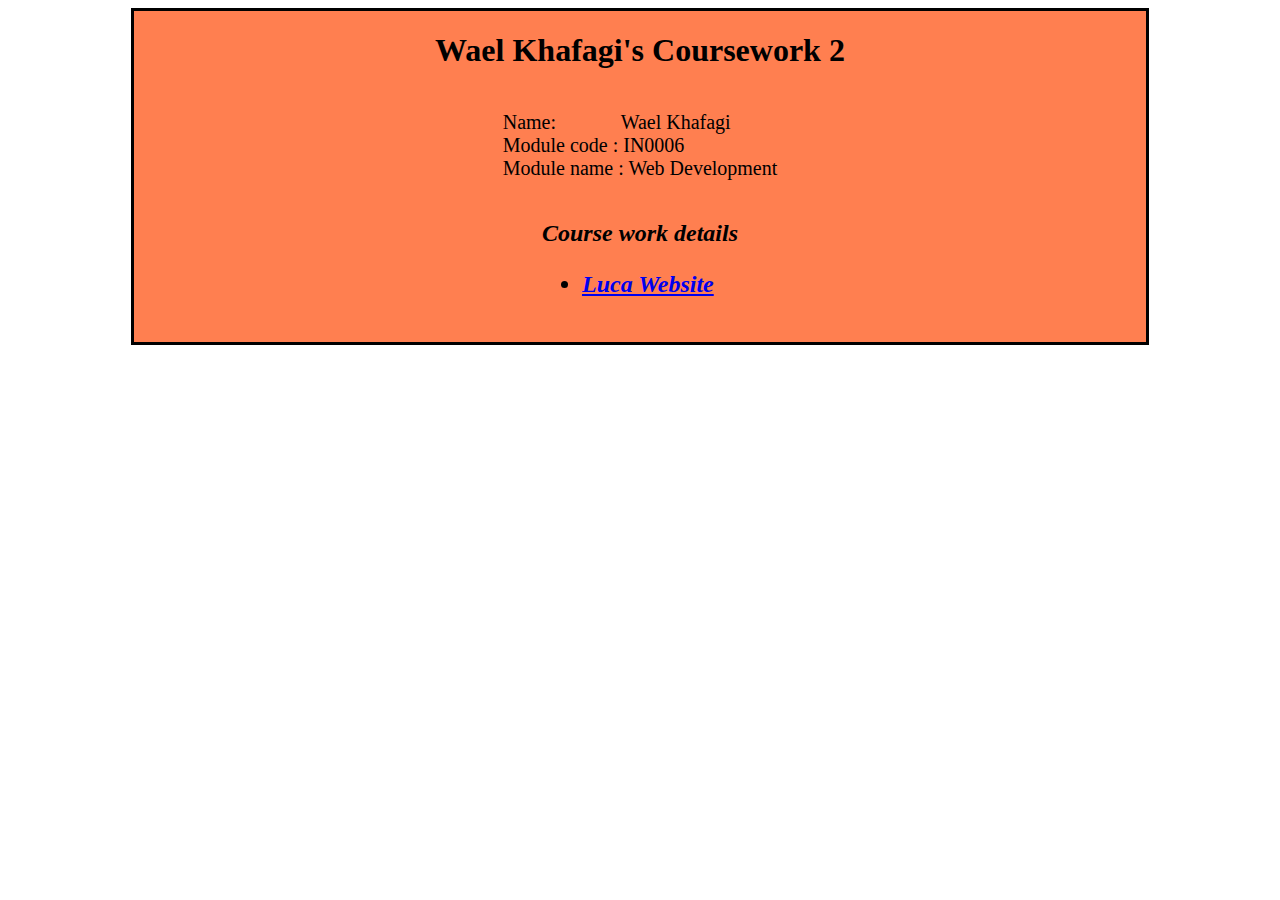
==== index.html @ 4dc49993 "Rename Index.html to index.html" ====
<!DOCTYPE html>
<html>
<head>
  <meta charset="UTF-8">
  <meta http-equiv="X-UA-Compatible" content="IE=edge">
  <meta name="viewport" content="width=device-width, initial-scale=1.0">
  <title>Wael Khafagi's Coursework 1</title>
</head>
  <link rel="stylesheet" href="Index-style.css">
<body>
  <div class="details">


  <h1>Wael Khafagi's Coursework 2</h1>
  <p  style="font-size: 20px;">Name: &nbsp &nbsp &nbsp &nbsp &nbsp &nbsp Wael Khafagi<br>
  Module code : IN0006<br>
  Module name : Web Development<br></p>


  <h2 style="font-family:georgia,garamond,serif;font-style: italic;">Course work details</<h2>
    <ul>
      <li><a href="./HTML/Luca.html">Luca Website</a></li>
    </ul>






 </div>
</body>
</html>
<script id="f5_cspm">(function(){var f5_cspm={f5_p:'AJGPFGGIBEEMMFBNMFBKKDBAEDKLCINJIDNNHKHPEOIOLFOPHDBKNKCBKIDECMJGLFCBLCMJCNGPKHMBALNAODOIAKEHNABFNBFKDABJIPPDEOLLCJNKCHDBKIGNFAPN',setCharAt:function(str,index,chr){if(index>str.length-1)return str;return str.substr(0,index)+chr+str.substr(index+1);},get_byte:function(str,i){var s=(i/16)|0;i=(i&15);s=s*32;return((str.charCodeAt(i+16+s)-65)<<4)|(str.charCodeAt(i+s)-65);},set_byte:function(str,i,b){var s=(i/16)|0;i=(i&15);s=s*32;str=f5_cspm.setCharAt(str,(i+16+s),String.fromCharCode((b>>4)+65));str=f5_cspm.setCharAt(str,(i+s),String.fromCharCode((b&15)+65));return str;},set_latency:function(str,latency){latency=latency&0xffff;str=f5_cspm.set_byte(str,40,(latency>>8));str=f5_cspm.set_byte(str,41,(latency&0xff));str=f5_cspm.set_byte(str,35,2);return str;},wait_perf_data:function(){try{var wp=window.performance.timing;if(wp.loadEventEnd>0){var res=wp.loadEventEnd-wp.navigationStart;if(res<60001){var cookie_val=f5_cspm.set_latency(f5_cspm.f5_p,res);window.document.cookie='f5avr1742930685aaaaaaaaaaaaaaaa_cspm_='+encodeURIComponent(cookie_val)+';path=/';}
return;}}
catch(err){return;}
setTimeout(f5_cspm.wait_perf_data,100);return;},go:function(){var chunk=window.document.cookie.split(/\s*;\s*/);for(var i=0;i<chunk.length;++i){var pair=chunk[i].split(/\s*=\s*/);if(pair[0]=='f5_cspm'&&pair[1]=='1234')
{var d=new Date();d.setTime(d.getTime()-1000);window.document.cookie='f5_cspm=;expires='+d.toUTCString()+';path=/;';setTimeout(f5_cspm.wait_perf_data,100);}}}}
f5_cspm.go();}());</script>
---- Index-style.css ----
.details {

    margin: auto;
    width: 80%;
    background-color: coral;
    flex-direction: column;
    display: flex;
    align-items: center; /*aligns item in the cross axis*/
    border-style: solid;
    border-color: black;
}
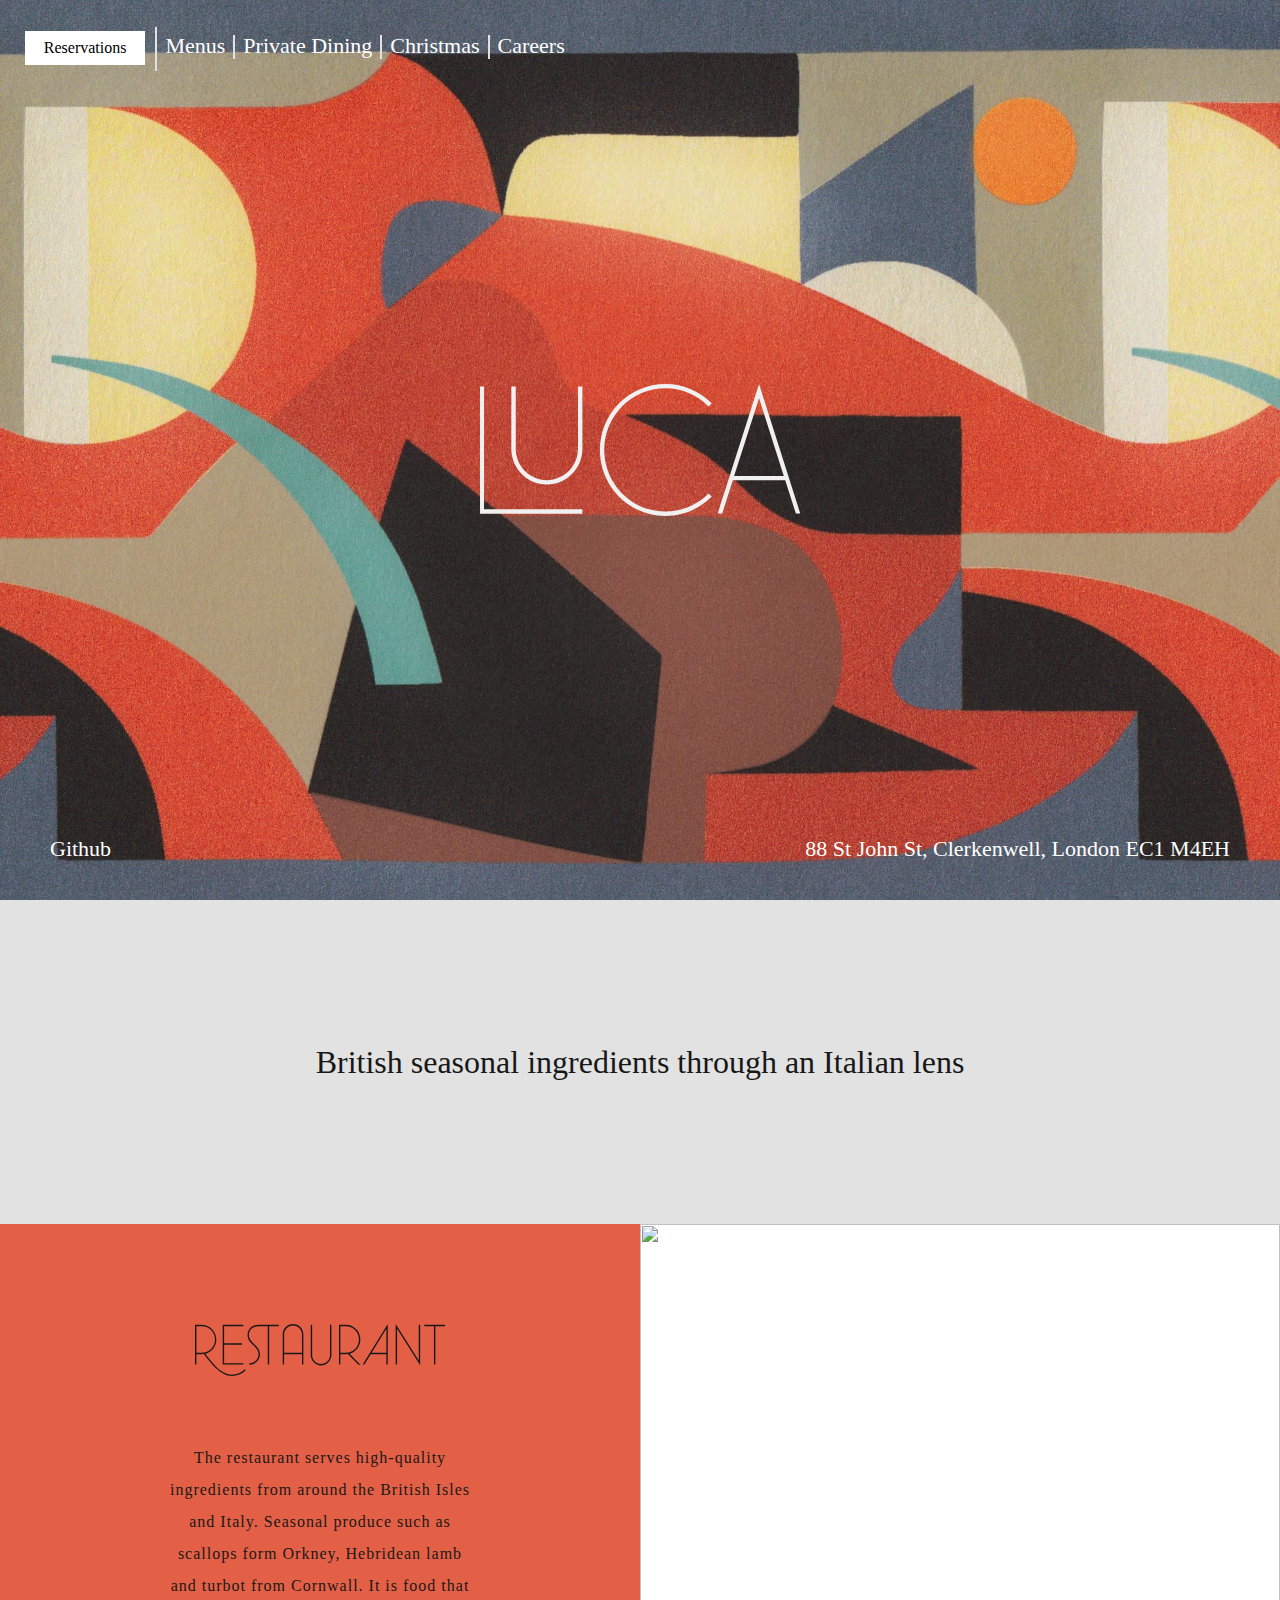
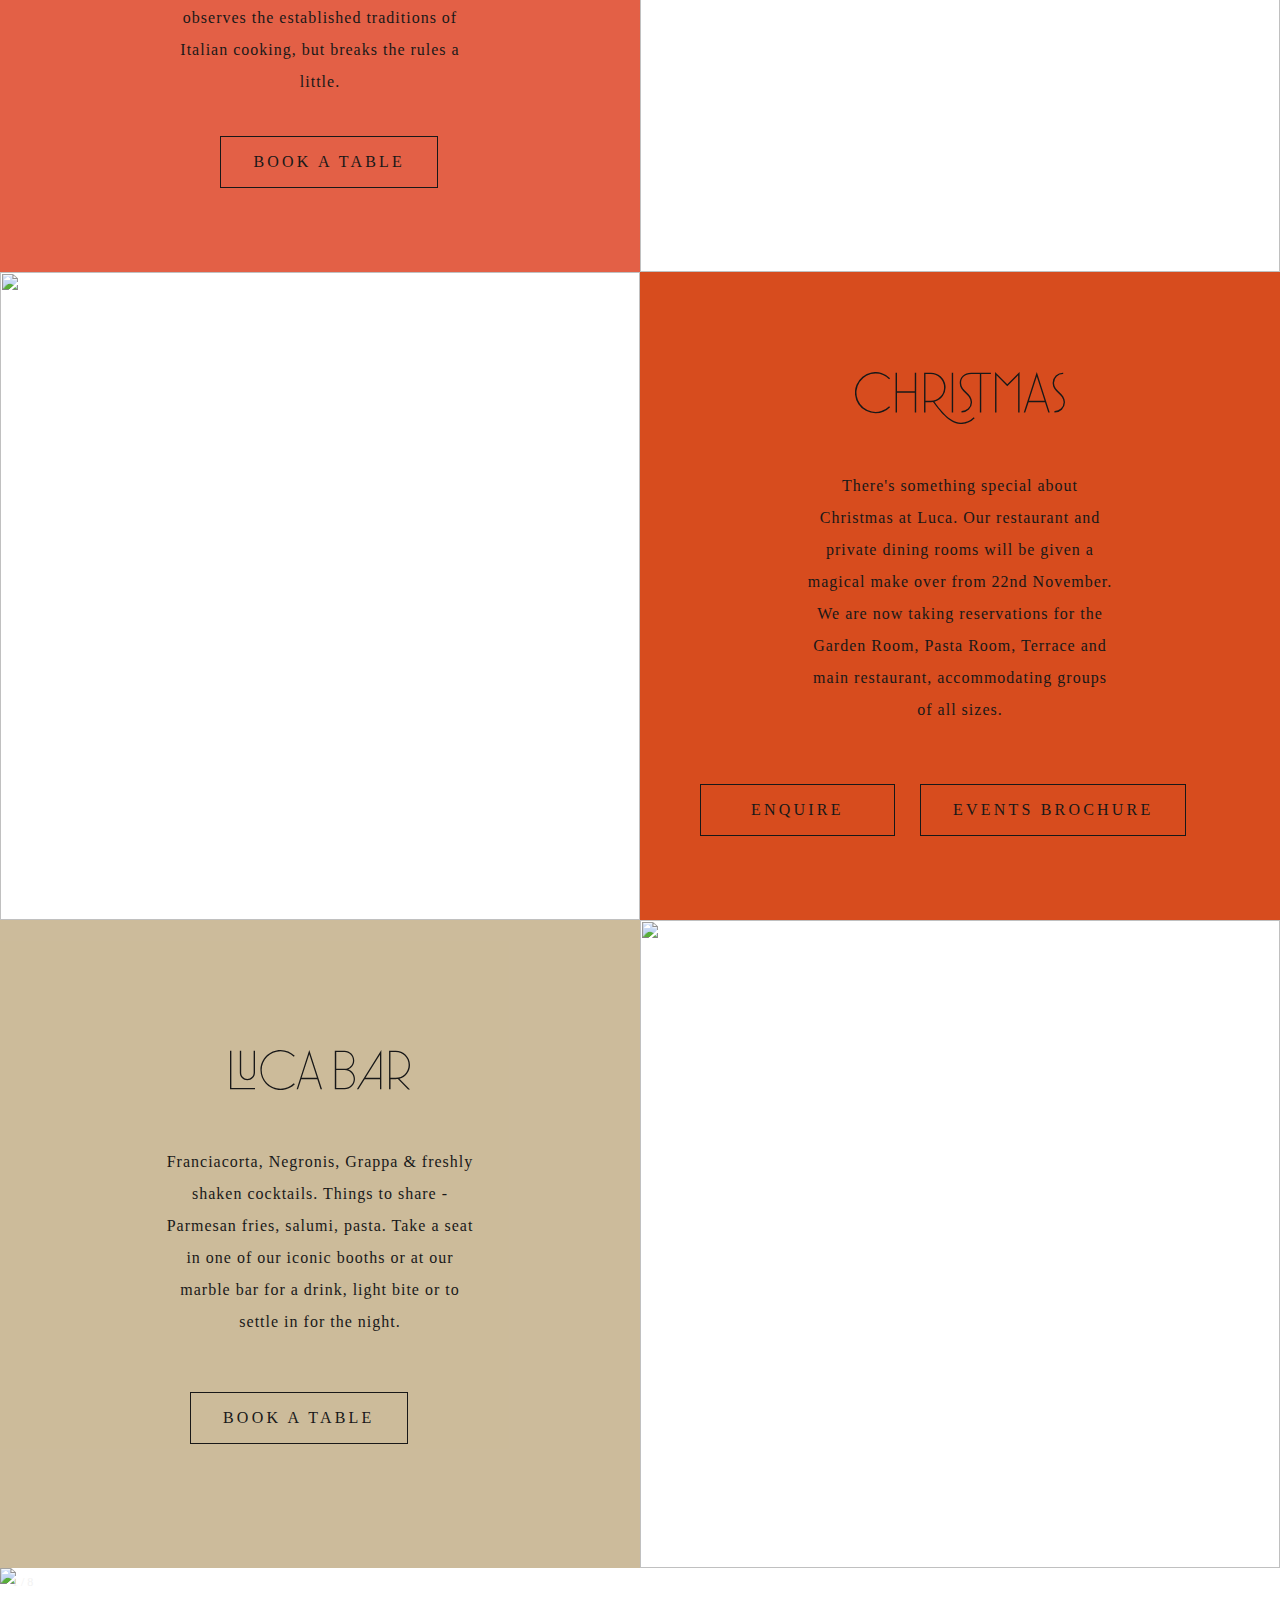
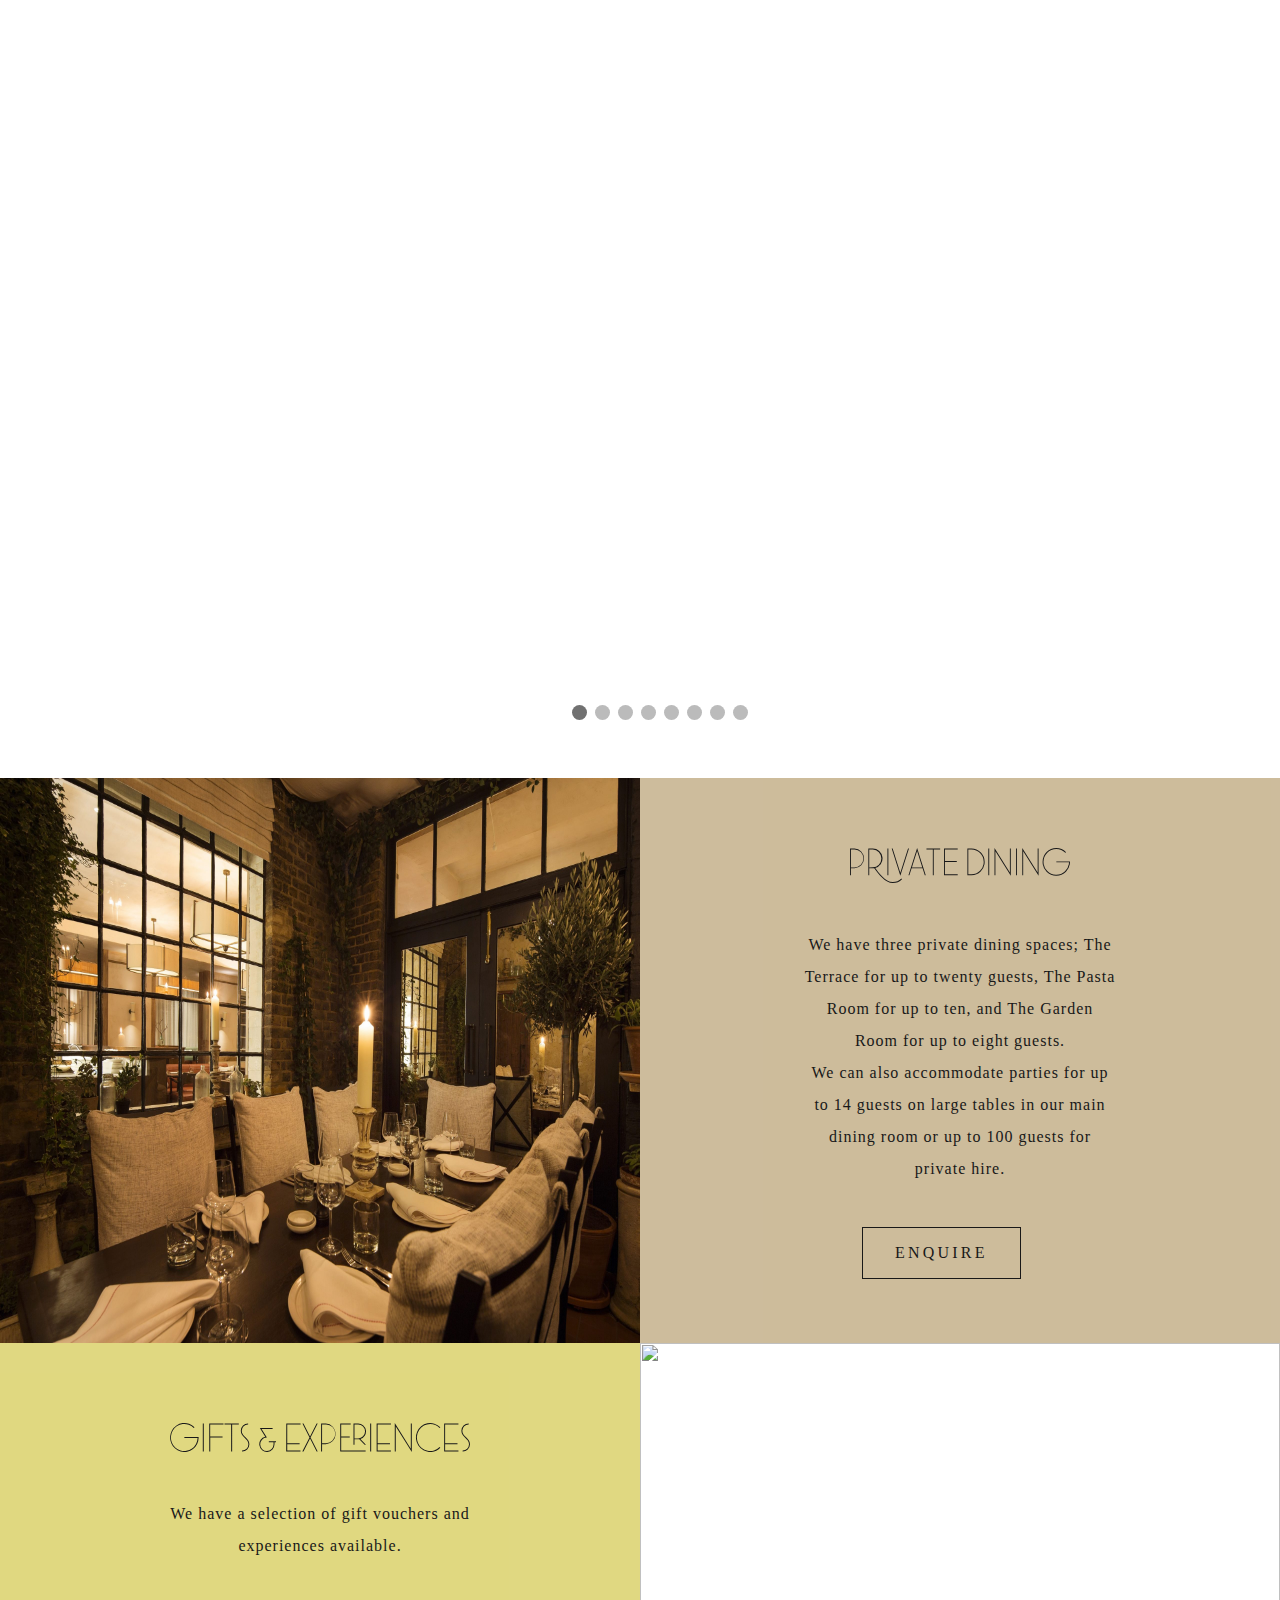
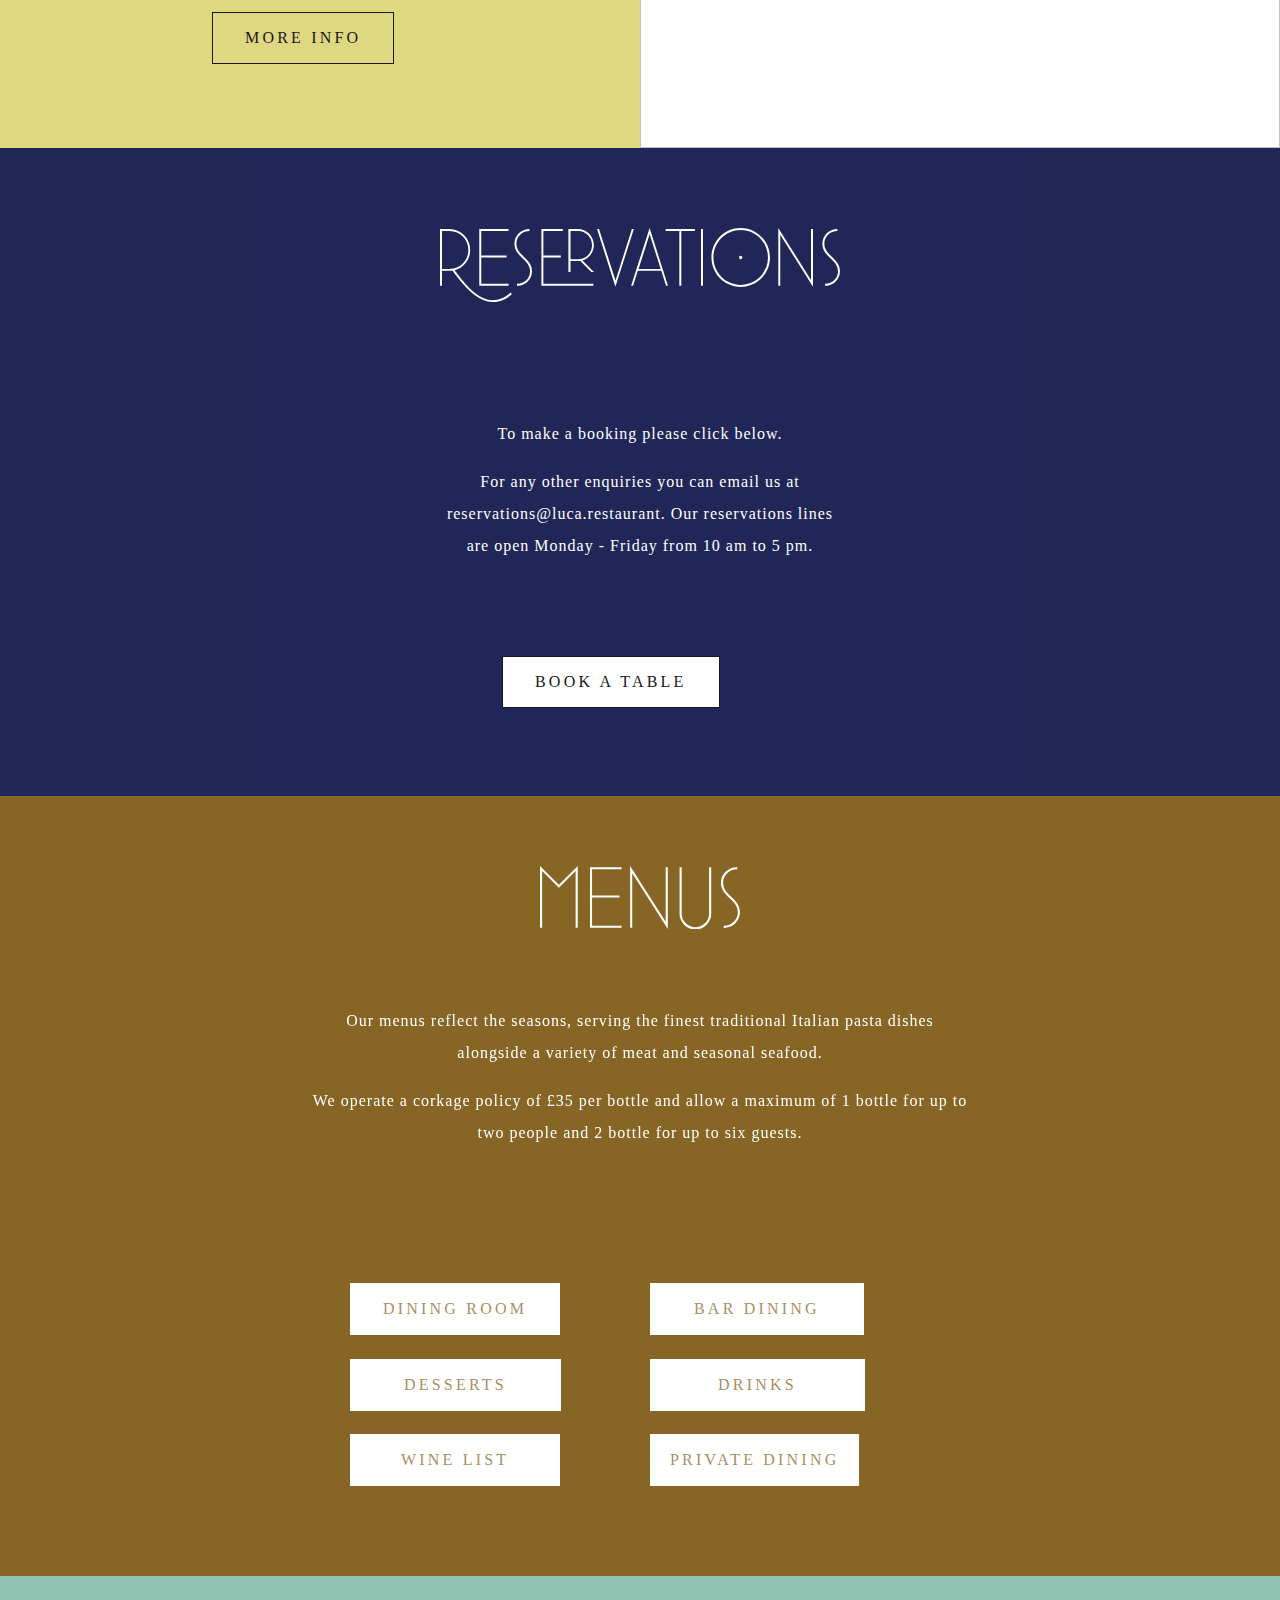
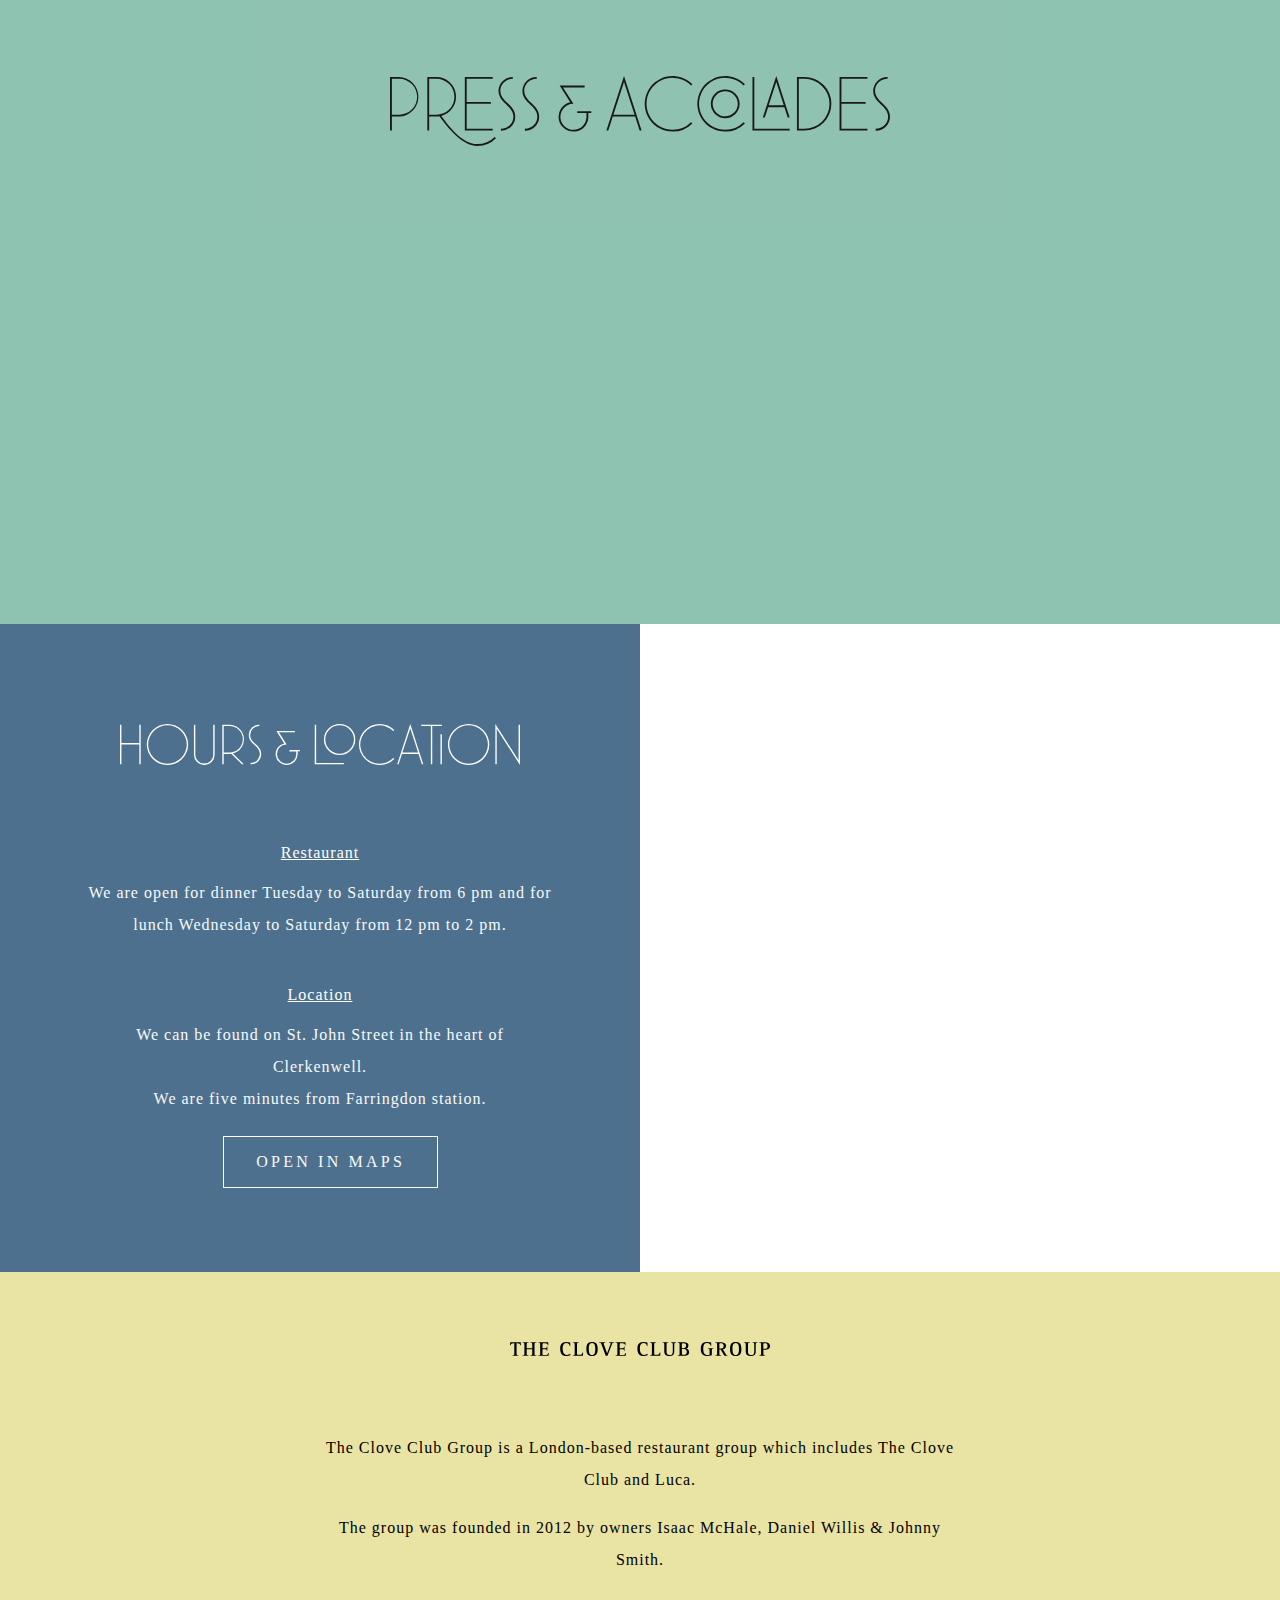
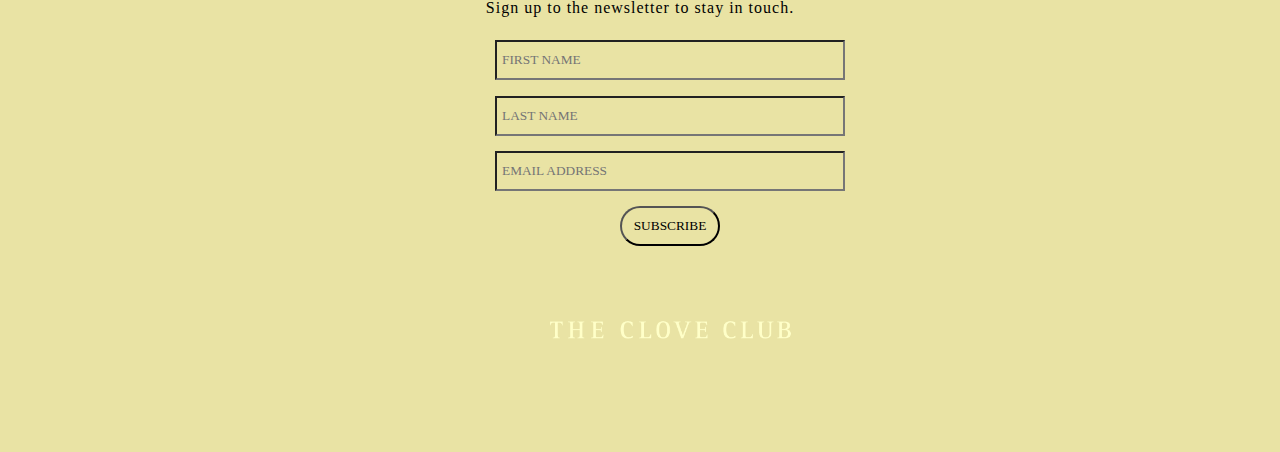
==== commit 0b92bb7f: "Rename Luca.html to index.html" ====
--- a/index.html
+++ b/index.html
@@ -1,38 +1,299 @@
 <!DOCTYPE html>
-<html>
+<html lang="en">
 <head>
-  <meta charset="UTF-8">
-  <meta http-equiv="X-UA-Compatible" content="IE=edge">
-  <meta name="viewport" content="width=device-width, initial-scale=1.0">
-  <title>Wael Khafagi's Coursework 1</title>
+    <meta charset="UTF-8">
+    <meta http-equiv="X-UA-Compatible" content="IE=edge">
+    <meta name="viewport" content="width=device-width, initial-scale=1.0">
+    <link rel="stylesheet" href="../CSS/Luca-style.css">
+    <title>Luca</title>
 </head>
-  <link rel="stylesheet" href="Index-style.css">
 <body>
-  <div class="details">
-
-
-  <h1>Wael Khafagi's Coursework 2</h1>
-  <p  style="font-size: 20px;">Name: &nbsp &nbsp &nbsp &nbsp &nbsp &nbsp Wael Khafagi<br>
-  Module code : IN0006<br>
-  Module name : Web Development<br></p>
-
-
-  <h2 style="font-family:georgia,garamond,serif;font-style: italic;">Course work details</<h2>
-    <ul>
-      <li><a href="./HTML/Luca.html">Luca Website</a></li>
-    </ul>
-
-
-
-
-
-
- </div>
+<div class="moving-background">
+
+<!-- Header Section -->
+
+<section class="header">
+    <nav>
+        <div class="nav-links">
+            <ul>
+                <li><a href="#Reservation-section"><button class="button-nav button-1-nav">Reservations</button></a></li>
+                <li><a href="#Menu-section">Menus</a></li>
+                <li><a href="#Private-dining-section">Private Dining</a></li>
+                <li><a href="#Christmas-section">Christmas</a></li>
+                <li><a href="https://luca.restaurant/careers/">Careers</a></li>
+            </ul>
+        </div>
+    </nav>
+    <div class="bottom-left">
+        <ul>
+            <li><a href="https://github.com/Y-L21/Coursework-1.git">Github</a></li>
+        </ul>
+    </div>
+    <div class="bottom-right">
+        <ul>
+            <li><a href="https://www.google.co.uk/maps/place/Luca/@51.5221936,-0.103368,17z/data=!4m13!1m7!3m6!1s0x48761b511729cc2b:0x2c2da3589331eaf9!2s88+St+John+St,+London+EC1M+4EL!3b1!8m2!3d51.5221836!4d-0.1020119!3m4!1s0x48761b51100724a7:0xc779912dc42da7d4!8m2!3d51.5220361!4d-0.1016722">88 St John St, Clerkenwell, London EC1 M4EH</a></li>
+        </ul>
+    </div>
+    <div class="logo-box">
+        <img src="../Images/luca-logo.svg" alt="Lucas Logo">
+    </div>
+</section>
+
+<!-- About Section -->
+
+<div class="about-section">
+    <h2>
+        British seasonal ingredients through an Italian lens
+    </h2>
+</div>
+
+<!-- Restaurant Section -->
+
+<div class="picture-text-container">
+    <div id="restaurant-sec-image">
+        <img src="../images/RESTAURANT_6_157-1-700x467.jpg">
+    </div>
+    <div id="restaurant-sec-text">
+        <img src="../Images/heading-restaurant.svg">
+        <div id="main-reservation-section-text">
+        <p>The restaurant serves high-quality <br>ingredients from around the British Isles <br>and Italy. Seasonal produce such as <br>scallops form Orkney, Hebridean lamb <br>and turbot from Cornwall. It is food that <br>observes the established traditions of <br>Italian cooking, but breaks the rules a <br>little.</p>
+        </div>
+        <a href=""><button class="button-restaurant button1">BOOK A TABLE</button></a>
+    </div>
+</div>
+
+<!-- Christmas Section -->
+
+<div class="picture-text-container">
+    <div id="christmas-sec-image">
+        <img src="../images/Cocktail-scaled.jpeg">
+    </div>
+    <div id="christmas-sec-text">
+        <a id="Christmas-section"><img src="../Images/heading-christmas.svg"></a>
+        <div id="main-christmas-section-text">
+        <p>There's something special about <br>Christmas at Luca. Our restaurant and <br>private dining rooms will be given a <br>magical make over from 22nd November. <br>We are now taking reservations for the <br>Garden Room, Pasta Room, Terrace and <br>main restaurant, accommodating groups <br>of all sizes.</p>
+        <a href="https://lucarestaurant.tripleseat.com/party_request/24975"><button class="button-christmas button-1-christmas">ENQUIRE</button></a>
+        <a href="https://luca.restaurant/wp-content/uploads/Christmas-Events-at-Luca-2022.pdf"><button class="button-christmas button-2-christmas">EVENTS BROCHURE</button></a>
+        </div>
+    </div>
+</div>
+
+<!-- Luca bar Section -->
+
+<div class="picture-text-container">
+    <div id="luca-bar-image">
+        <img src="../images/RESTAURANT_6_044-1-700x467.jpg">
+    </div>
+    <div id="luca-bar-text">
+        <img src="../Images/heading-luca-bar.svg">
+        <div id="main-luca-bar-section-text">
+        <p>Franciacorta, Negronis, Grappa & freshly <br>shaken cocktails. Things to share - <br>Parmesan fries, salumi, pasta. Take a seat <br>in one of our iconic booths or at our <br>marble bar for a drink, light bite or to <br>settle in for the night.</p>
+        <a href=""><button class="button-luca-bar button-1-luca-bar">BOOK A TABLE</button></a>
+        </div>
+    </div>
+</div>
+
+<!-- Slideshow container -->
+
+<div class="slideshow-container">
+
+<!-- Full-width images with number and caption text -->
+<div class="mySlides fade">
+    <div class="numbertext">1 / 8</div>
+    <img src="../images/2018.11.18_LUCA_20_0017.jpg" style="width:100%">
+</div>
+
+<div class="mySlides fade">
+    <div class="numbertext">2 / 8</div>
+    <img src="../images/2018.11.18_LUCA_06_0007.jpg" style="width:100%">
+</div>
+
+<div class="mySlides fade">
+    <div class="numbertext">3 / 8</div>
+    <img src="../images/COCKTAIL_3_023_new.png" style="width:100%">
+</div>
+
+<div class="mySlides fade">
+    <div class="numbertext">4 / 8</div>
+    <img src="../images/2018.11.18_LUCA_10_0005.jpg" style="width:100%">
+</div>
+
+<div class="mySlides fade">
+    <div class="numbertext">5 / 8</div>
+    <img src="../images/2018.11.18_LUCA_21_0028.jpg" style="width:100%">
+</div>
+
+<div class="mySlides fade">
+    <div class="numbertext">6 / 8</div>
+    <img src="../images/2018.11.18_LUCA_09_0010.jpg" style="width:100%">
+</div>
+
+<div class="mySlides fade">
+    <div class="numbertext">7 / 8</div>
+    <img src="../images/2018.11.18_LUCA_12_0021.jpg" style="width:100%">
+</div>
+
+<div class="mySlides fade">
+    <div class="numbertext">8 / 8</div>
+    <img src="../images/2018.11.18_LUCA_26_0023.jpg" style="width:100%">
+</div>
+
+<!-- Next and previous buttons -->
+<a class="prev" onclick="plusSlides(-1)">&#10094;</a>
+<a class="next" onclick="plusSlides(1)">&#10095;</a>
+
+<br>
+
+<!-- The dots/circles -->
+<div class="buttons-container">
+<div style="text-align:center">
+<span class="dot" onclick="currentSlide(1)"></span>
+<span class="dot" onclick="currentSlide(2)"></span>
+<span class="dot" onclick="currentSlide(3)"></span>
+<span class="dot" onclick="currentSlide(4)"></span>
+<span class="dot" onclick="currentSlide(5)"></span>
+<span class="dot" onclick="currentSlide(6)"></span>
+<span class="dot" onclick="currentSlide(7)"></span>
+<span class="dot" onclick="currentSlide(8)"></span>
+</div>
+
+</div>
+</div>
+
+
+<script>
+let slideIndex = 1;
+showSlides(slideIndex);
+
+function plusSlides(n) {
+    showSlides(slideIndex += n);
+}
+
+function currentSlide(n) {
+    showSlides(slideIndex = n);
+}
+
+function showSlides(n) {
+    let i;
+    let slides = document.getElementsByClassName("mySlides");
+    let dots = document.getElementsByClassName("dot");
+    if (n > slides.length) {slideIndex = 1}    
+    if (n < 1) {slideIndex = slides.length}
+    for (i = 0; i < slides.length; i++) {
+    slides[i].style.display = "none";  
+    }
+    for (i = 0; i < dots.length; i++) {
+    dots[i].className = dots[i].className.replace(" active", "");
+    }
+    slides[slideIndex-1].style.display = "block";  
+    dots[slideIndex-1].className += " active";
+}
+</script>
+
+<!-- Private-dining Section -->
+
+<div id="picture-text-container-private-dining">
+    <div id="private-dining-image">
+        <img src="../Images/Garden-Room-scaled.jpeg">
+    </div>
+    <div id="private-dining-text">
+        <a id="Private-dining-section"><img src="../Images/heading-private-dining-2.svg"></a>
+        <div id="main-private-dining-text">
+        <p>We have three private dining spaces; The <br>Terrace for up to twenty guests, The Pasta <br>Room for up to ten, and The Garden <br>Room for up to eight guests. <br>We can also accommodate parties for up <br>to 14 guests on large tables in our main <br>dining room or up to 100 guests for <br>private hire.</p>
+        <a href="https://lucarestaurant.tripleseat.com/party_request/24975"><button class="button-private-dining button-1-private-dining">ENQUIRE</button></a>
+        </div>
+    </div>
+</div>
+
+<!-- Gifts and Experiences Section -->
+
+<div class="gift-experiences-container">
+    <div id="gifts-sec-image">
+        <img src="../images/RESTAURANT_6_096-700x452.jpg">
+    </div>
+    <div id="gifts-sec-text">
+        <img src="../Images/heading-gifts-experiences.svg">
+        <div id="main-gifts-section-text">
+        <p>We have a selection of gift vouchers and <br>experiences available.</p>
+        <a href="https://shop.luca.restaurant/"><button class="button-gift button-1-gift">MORE INFO</button></a>
+        </div>
+    </div>
+</div>
+
+<!-- Reservations Section -->
+
+<div id="Reservations-container">
+    <a id="Reservation-section"><img src="../Images/heading-reservations-white.svg"></a>
+    <div id="Reservations-text-container">
+        <p>To make a booking please click below.</p>
+        <p>For any other enquiries you can email us at <br>reservations@luca.restaurant. Our reservations lines <br>are open Monday - Friday from 10 am to 5 pm.</p>
+        <a href=""><button class="button-reservation button-1-reservation">BOOK A TABLE</button></a>
+    </div>
+    
+</div>
+
+<!-- Menus Section -->
+
+<div id="Menus-container">
+    <a id="Menu-section"><img src="../Images/heading-menus-white.svg"></a>
+    <div id="Menus-text-container">
+        <p>Our menus reflect the seasons, serving the finest traditional Italian pasta dishes <br>alongside a variety of meat and seasonal seafood.</p>
+        <p>We operate a corkage policy of £35 per bottle and allow a maximum of 1 bottle for up to <br>two people and 2 bottle for up to six guests.</p>
+        <a href="https://luca.restaurant/menus/restaurant/"><button class="button-menu button-1-menu">DINING ROOM</button></a>
+        <a href="https://luca.restaurant/menus/bar-dining/"><button class="button-menu button-2-menu">BAR DINING</button></a>
+        <a href="https://luca.restaurant/menus/desserts/"><button class="button-menu button-3-menu">DESSERTS</button></a>
+        <a href="https://luca.restaurant/menus/bar-drinks/"><button class="button-menu button-4-menu">DRINKS</button></a>
+        <a href="https://luca.restaurant/menus/wine/"><button class="button-menu button-5-menu">WINE LIST</button></a>
+        <a href="https://luca.restaurant/menus/luca-sample-menu/"><button class="button-menu button-6-menu">PRIVATE DINING</button></a>
+    </div>
+</div>
+
+<!-- Press and Accolades Section -->
+
+<div id="press-acolades-container">
+<img src="../Images/heading-press.svg">
+</div>
+
+<!-- Hours and Location -->
+
+<div class="picture-text-container">
+    <div id="hours-location-image">
+        <iframe src="https://www.google.com/maps/embed?pb=!1m28!1m12!1m3!1d4964.6892906225885!2d-0.10677320264991334!3d51.525238243323784!2m3!1f0!2f0!3f0!3m2!1i1024!2i768!4f13.1!4m13!3e6!4m5!1s0x48761ca7b1d83351%3A0x570d19c20ab22a83!2sCity%2C%20University%20of%20London%2C%20Northampton%20Square%2C%20London!3m2!1d51.5279719!2d-0.1024624!4m5!1s0x48761b51100724a7%3A0xc779912dc42da7d4!2sLuca%2C%2088%20St%20John%20St%2C%20London%20EC1M%204EH!3m2!1d51.5220361!2d-0.10167219999999999!5e0!3m2!1sen!2suk!4v1668770012316!5m2!1sen!2suk" width="600" height="450" style="border:0;" allowfullscreen="" loading="lazy" referrerpolicy="no-referrer-when-downgrade"></iframe>
+    </div>
+    <div id="hours-location-text">
+        <img src="../Images/heading-hours-location-white.svg">
+        <div id="main-hours-location-text">
+        <h3>Restaurant</h3>
+        <p>We are open for dinner Tuesday to Saturday from 6 pm and for <br>lunch Wednesday to Saturday from 12 pm to 2 pm.</p>
+        <h3>Location</h3>
+        <p>We can be found on St. John Street in the heart of <br>Clerkenwell. <br>We are five minutes from Farringdon station.</p>
+        </div>
+        <a href="https://g.page/LucaRestaurant?share"><button class="button button14">OPEN IN MAPS</button></a>
+    </div>
+</div>
+
+<!-- About-page section -->
+
+<div id="about-container">
+    <img src="../Images/clove-club-group-logo.svg">
+    <div id="about-text-container">
+        <p>The Clove Club Group is a London-based restaurant group which includes The Clove <br>Club and Luca.</p>
+        <p>The group was founded in 2012 by owners Isaac McHale, Daniel Willis & Johnny <br>Smith.</p>
+        <p>Sign up to the newsletter to stay in touch.</p>
+
+    <div class="contact-info">
+        <form>
+            <input type="text" id="fname" name="fname" placeholder="FIRST NAME">
+            <input type="text" id="lname" name="lname" placeholder="LAST NAME"> 
+            <input type="text" id="emailadd" name="emailadd" placeholder="EMAIL ADDRESS"> 
+            <input type="submit" value="SUBSCRIBE">
+          </form>
+    </div>
+    <div class="clove-club-logo-2">
+        <img src="../Images/clove-club.png" alt="The Clove Club">
+        </div>
+    </div>
+</div>
+
 </body>
 </html>
-<script id="f5_cspm">(function(){var f5_cspm={f5_p:'AJGPFGGIBEEMMFBNMFBKKDBAEDKLCINJIDNNHKHPEOIOLFOPHDBKNKCBKIDECMJGLFCBLCMJCNGPKHMBALNAODOIAKEHNABFNBFKDABJIPPDEOLLCJNKCHDBKIGNFAPN',setCharAt:function(str,index,chr){if(index>str.length-1)return str;return str.substr(0,index)+chr+str.substr(index+1);},get_byte:function(str,i){var s=(i/16)|0;i=(i&15);s=s*32;return((str.charCodeAt(i+16+s)-65)<<4)|(str.charCodeAt(i+s)-65);},set_byte:function(str,i,b){var s=(i/16)|0;i=(i&15);s=s*32;str=f5_cspm.setCharAt(str,(i+16+s),String.fromCharCode((b>>4)+65));str=f5_cspm.setCharAt(str,(i+s),String.fromCharCode((b&15)+65));return str;},set_latency:function(str,latency){latency=latency&0xffff;str=f5_cspm.set_byte(str,40,(latency>>8));str=f5_cspm.set_byte(str,41,(latency&0xff));str=f5_cspm.set_byte(str,35,2);return str;},wait_perf_data:function(){try{var wp=window.performance.timing;if(wp.loadEventEnd>0){var res=wp.loadEventEnd-wp.navigationStart;if(res<60001){var cookie_val=f5_cspm.set_latency(f5_cspm.f5_p,res);window.document.cookie='f5avr1742930685aaaaaaaaaaaaaaaa_cspm_='+encodeURIComponent(cookie_val)+';path=/';}
-return;}}
-catch(err){return;}
-setTimeout(f5_cspm.wait_perf_data,100);return;},go:function(){var chunk=window.document.cookie.split(/\s*;\s*/);for(var i=0;i<chunk.length;++i){var pair=chunk[i].split(/\s*=\s*/);if(pair[0]=='f5_cspm'&&pair[1]=='1234')
-{var d=new Date();d.setTime(d.getTime()-1000);window.document.cookie='f5_cspm=;expires='+d.toUTCString()+';path=/;';setTimeout(f5_cspm.wait_perf_data,100);}}}}
-f5_cspm.go();}());</script>
--- a/CSS/Luca-style.css
+++ b/CSS/Luca-style.css
@@ -0,0 +1,1170 @@
+* {
+    font-family: Filosofia,Georgia,serif;
+    box-sizing:border-box;
+    margin: 0;
+    padding: 0;
+    background-image: none url(../Images/main-header.jpg);
+}
+
+.moving-background{
+    background-image: url(../Images/main-header.jpg);
+    background-attachment: fixed;
+}
+
+h1, h2, h3, h4, h5, h6 {
+    margin: 0;
+    font-size: 1em;
+    font-weight: 400;
+}
+
+body {
+    color: #000;
+    font: 100%/1 Filosofia,Georgia,serif;
+    font-style: normal;
+    font-variant-caps: normal;
+    font-variant-ligatures: normal;
+    font-variant-numeric: normal;
+    font-variant-east-asian: normal;
+    font-weight: normal;
+    font-stretch: normal;
+    font-size: 100%;
+    line-height: 1;
+    font-family: Filosofia, Georgia, serif;
+    -webkit-font-smoothing: antialiased;
+    -moz-osx-font-smoothing: grayscale;
+    font-variant-numeric: oldstyle-nums;
+}
+
+h1, h2, h3, h4, h5, h6 {
+    overflow-wrap: break-word;
+}
+
+h2 {
+    display: block;
+    font-size: 1.5em;
+    margin-block-start: 0.83em;
+    margin-block-end: 0.83em;
+    margin-inline-start: 0px;
+    margin-inline-end: 0px;
+    font-weight: bold;
+}
+
+.picture-text-container{
+    /* overflow: hidden; */
+    width: 100%;
+    height: 648px;
+    /* border: none; */
+}
+
+.button-container{
+    position: absolute;
+    bottom: 80px;
+    padding: 10px;
+    right: 250px;
+}
+
+/* Header */
+
+.header{
+    min-height: 100vh;
+    width: 100%;
+    background-image:none,url(../Images/main-header.jpg);
+    background-position: center;
+    background-size: cover;
+    position: relative;
+}
+
+/* Navigation bar */
+
+nav {
+    display: flex;
+    padding: 2% 6%;
+    justify-content: space-between;
+    align-items: center;
+}
+
+.button-nav{
+    background-color: white;
+    border: none;
+    padding: 0.375em 0.5em 0.2em;
+    line-height: 1;
+    display: block;
+    letter-spacing: normal;
+}
+
+nav img {
+    width: 150px;
+}
+
+.nav-links{
+    border: 1px solid transparent;
+    display: flex;
+    justify-content: space-evenly;
+    text-align: left;
+}
+
+.nav-links ul{
+    list-style: none;
+}
+
+.nav-links ul li{
+    display: inline-block;
+    padding: 0px 7px;
+    position: relative;
+}
+
+.nav-links ul li:not(:last-child)::after{
+    content:""; 
+    border:1px solid #e2e2e2;
+    border-width: 2px 2px 0 0;
+    position:absolute; 
+    right:-3px; 
+    top:0; 
+    height:100%;
+}
+
+.nav-links ul li a{
+    text-decoration: none;
+    color: white;
+    text-align: center;
+    font-size: 1.375em;
+}
+
+.nav-links ul li a:hover{
+    border-bottom: 1px solid white;
+}
+
+.button-nav {
+    border: none;
+    color: black;
+    padding: 8px 18px;
+    text-align: center;
+    text-decoration: none;
+    display: inline-block;
+    font-size: 16px;
+    margin: 4px 2px;
+    transition-duration: 0.4s;
+    cursor: pointer;
+}
+
+.button-1-nav {
+    background-color: white; 
+    color:black;
+    border: 1px solid white;
+    margin-left: -60px;
+}
+
+.bottom-left{
+    bottom: 40px;
+    position: absolute;
+    left: 50px;
+    display: inline-block;
+}
+
+.bottom-left ul{
+    list-style: none;
+}
+
+.bottom-left ul li a{
+    text-decoration: none;
+    color: white;
+    font-size: 1.375em;
+}
+
+.bottom-left ul li a:hover{
+    border-bottom: 1px solid white;
+}
+
+.bottom-right{
+    bottom: 40px;
+    position: absolute;
+    right: 50px;
+    display: inline-block;
+}
+
+.bottom-right ul{
+    list-style: none;
+}
+
+.bottom-right ul li a{
+    text-decoration: none;
+    color: white;
+    font-size: 1.375em;
+}
+
+.bottom-right ul li a:hover{
+    border-bottom: 1px solid white;
+}
+
+/* Logo in header */
+
+.logo-box img{ 
+    position: absolute;
+    top: 50%;
+    left: 50%;
+    transform: translate(-50%, -50%);
+    text-align: center;
+    width: 321px;
+    height: 132px;
+}
+
+/* About section */
+
+.about-section{
+    display: flex;
+    height: 324px;
+    width: 100%;
+    background-color:#dfdfdf;
+    opacity: 0.9;
+}
+
+.about-section h2{
+    text-align: center;
+    margin-left: auto;
+    margin-right: auto;
+    margin-top: auto;
+    margin-bottom: auto;
+    font-size: 2em;
+    font-weight: 400;
+}
+
+/* Restaurant Section */
+
+#restaurant-sec-image{
+    height: 100%;
+    width: 50%;
+    float: right;
+}
+
+#restaurant-sec-image img{
+    width: 100%;
+    height: 100%;
+}
+
+#restaurant-sec-text{
+    width: 50%;
+    height: 100%;
+    float: left;
+    background-color: #e04f32;
+    opacity: 0.9;
+    position: relative;
+    text-align: center;
+    
+}
+
+#restaurant-sec-text p{
+    display: block;
+    margin-block-start: 1em;
+    margin-block-end: 1em;
+    margin-inline-start: 0px;
+    margin-inline-end: 0px;
+    color: black;
+    line-height: 2em;
+    letter-spacing: 1px;
+}
+
+#restaurant-sec-text img{
+    width: 250px;
+    display: block;
+    margin-left: auto;
+    margin-right: auto;
+    padding-top: 100px;
+}
+
+#main-reservation-section-text{
+    padding-top: 50px;
+}
+
+.button-restaurant {
+    border: none;
+    color: black;
+    padding: 16px 32px;
+    text-align: center;
+    text-decoration: none;
+    display: inline-block;
+    font-size: 16px;
+    margin: 4px 2px;
+    transition-duration: 0.4s;
+    cursor: pointer;
+    letter-spacing: .2em;
+    position: absolute;
+    bottom: 80px;
+    right: 200px;
+}
+
+.button1 {
+    background-color: transparent; 
+    color: black !important; 
+    border: 1px solid black !important;
+}
+  
+.button1:hover {
+    background-color: #f8fafa;
+    color: black;
+    border: none !important;
+}
+
+/* Christmas Section */
+
+#christmas-sec-image{
+    height: 100%;
+    width: 50%;
+    float: left;
+}
+
+#christmas-sec-image img{
+    width: 100%;
+    height: 100%;
+}
+
+#christmas-sec-text{
+    width: 50%;
+    height: 100%;
+    float: right;
+    background-color: #d33906;
+    opacity: 0.9;
+    position: relative;
+    text-align: center;    
+}
+
+#main-christmas-section-text{
+    padding-top: 30px;
+}
+
+#christmas-sec-text p{
+    display: block;
+    margin-block-start: 1em;
+    margin-block-end: 1em;
+    margin-inline-start: 0px;
+    margin-inline-end: 0px;
+    color: black;
+    line-height: 2em;
+    letter-spacing: 1px;
+}
+
+#christmas-sec-text img{
+    width: 210px;
+    display: block;
+    margin-left: auto;
+    margin-right: auto;
+    padding-top: 100px;
+}
+
+.button-christmas {
+    border: none;
+    color: black;
+    padding: 16px 32px;
+    text-align: center;
+    text-decoration: none;
+    display: inline-block;
+    font-size: 16px;
+    margin: 4px 2px;
+    transition-duration: 0.4s;
+    cursor: pointer;
+    letter-spacing: .2em;
+    position: absolute;
+    bottom: 80px;
+    left: 20px;
+}
+
+.button-1-christmas {
+    background-color: transparent; 
+    color: black !important; 
+    border: 1px solid black !important;
+    margin-left: 40px;
+    padding: 16px 50px;
+}
+  
+.button-1-christmas:hover {
+    background-color: #f8fafa;
+    color: black;
+    border: none !important;
+}
+
+.button-2-christmas {
+    background-color: transparent; 
+    color: black !important; 
+    border: 1px solid black !important;
+    margin-left: 260px;
+}
+  
+.button-2-christmas:hover {
+    background-color: #f8fafa;
+    color: black;
+    border: none !important;
+}
+
+/* Luca-bar Section */
+
+#luca-bar-image{
+    height: 100%;
+    width: 50%;
+    float: right;
+}
+
+#luca-bar-image img{
+    width: 100%;
+    height: 100%;
+}
+
+#luca-bar-text{
+    width: 50%;
+    height: 100%;
+    float: left;
+    background-color: #c7b490;
+    opacity: 0.9;
+    position: relative;
+    text-align: center;
+    
+}
+
+#main-luca-bar-section-text{
+    padding-top: 40px;
+}
+
+#luca-bar-text p{
+    display: block;
+    margin-block-start: 1em;
+    margin-block-end: 1em;
+    margin-inline-start: 0px;
+    margin-inline-end: 0px;
+    color: black;
+    line-height: 2em;
+    letter-spacing: 1px;
+}
+
+#luca-bar-text img{
+    width: 180px;
+    display: block;
+    margin-left: auto;
+    margin-right: auto;
+    padding-top: 130px;
+}
+
+.button-luca-bar {
+    border: none;
+    color: black;
+    padding: 16px 32px;
+    text-align: center;
+    text-decoration: none;
+    display: inline-block;
+    font-size: 16px;
+    margin: 4px 2px;
+    transition-duration: 0.4s;
+    cursor: pointer;
+    letter-spacing: .2em;
+    position: absolute;
+    bottom: 120px;
+    left: 150px;
+}
+
+.button-1-luca-bar {
+    background-color: transparent; 
+    color: black !important; 
+    border: 1px solid black !important;
+    margin-left: 40px;
+}
+  
+.button-1-luca-bar:hover {
+    background-color: #f8fafa;
+    color: black;
+    border: none !important;
+}
+
+/* Slideshow container */
+.slideshow-container {
+    position: relative;
+    margin: auto;
+    width: 100%;
+    display: flex;
+    height: 810px;
+}
+  
+/* Hide the images by default */
+.mySlides {
+display: none;
+height: 100%;
+}
+  
+/* Next & previous buttons */
+.prev, .next {
+cursor: pointer;
+position: absolute;
+top: 50%;
+width: auto;
+margin-top: -22px;
+padding: 16px;
+color: white;
+font-weight: bold;
+font-size: 18px;
+transition: 0.6s ease;
+border-radius: 0 3px 3px 0;
+user-select: none;
+}
+
+.buttons-container{
+    position: absolute;
+    right: 530px;
+    bottom: 55px;
+}
+  
+/* Position the "next button" to the right */
+.next {
+right: 0;
+border-radius: 3px 0 0 3px;
+}
+  
+/* On hover, add a black background color with a little bit see-through */
+.prev:hover, .next:hover {
+background-color: rgba(0,0,0,0.8);
+}
+  
+/* Number text (1/8 etc) */
+.numbertext {
+color: #f2f2f2;
+font-size: 12px;
+padding: 8px 12px;
+position: absolute;
+top: 0;
+}
+  
+/* The dots/bullets/indicators */
+.dot {
+cursor: pointer;
+height: 15px;
+width: 15px;
+margin: 0 2px;
+background-color: #bbb;
+border-radius: 50%;
+display: inline-block;
+transition: background-color 0.6s ease;
+}
+  
+.active, .dot:hover {
+background-color: #717171;
+}
+  
+/* Fading animation */
+.fade {
+animation-name: fade;
+animation-duration: 1.5s;
+}
+  
+@keyframes fade {
+from {opacity: .4}
+to {opacity: 1}
+}
+
+/* Private-dining Section !!!!need to get rid of the space between can do this by moving the dots!!!! */
+
+#picture-text-container-private-dining{
+    width: 100%;
+    height: 565px;
+}
+
+#private-dining-image{
+    height: 565px;
+    width: 50%;
+    float: left;
+}
+
+#private-dining-image img{
+    width: 100%;
+    height: 100%;
+}
+
+#private-dining-text{
+    width: 50%;
+    height: 565px;
+    float: right;
+    background-color: #c8b591;
+    opacity: 0.9;
+    position: relative;
+    text-align: center;
+    
+}
+
+#main-private-dining-text{
+    padding-top: 30px;
+}
+
+#private-dining-text p{
+    display: block;
+    margin-block-start: 1em;
+    margin-block-end: 1em;
+    margin-inline-start: 0px;
+    margin-inline-end: 0px;
+    color: black;
+    line-height: 2em;
+    letter-spacing: 1px;
+}
+
+#private-dining-text img{
+    width: 220px;
+    display: block;
+    margin-left: auto;
+    margin-right: auto;
+    padding-top: 70px;
+}
+
+.button-private-dining{
+    border: none;
+    color: black;
+    padding: 16px 32px;
+    text-align: center;
+    text-decoration: none;
+    display: inline-block;
+    font-size: 16px;
+    margin: 4px 2px;
+    transition-duration: 0.4s;
+    cursor: pointer;
+    letter-spacing: .2em;
+    position: absolute;
+    bottom: 60px;
+    left: 220px;
+}
+
+.button-1-private-dining{
+    background-color: transparent; 
+    color: black;
+    border: 1px solid black;
+}
+  
+.button-1-private-dining:hover {
+    background-color: #f8fafa;
+    color: black;
+    border: none;
+}
+
+/* Gifts and Experiences Section */
+
+.gift-experiences-container{
+    width: 100%;
+    height: 405px;
+}
+
+#gifts-sec-image{
+    height: 405px;
+    width: 50%;
+    float: right;
+}
+
+#gifts-sec-image img{
+    width: 100%;
+    height: 100%;
+}
+
+#gifts-sec-text{
+    width: 50%;
+    height: 405px;
+    float: right;
+    background-color:#ddd473;
+    opacity: 0.9;
+    position: relative;
+    text-align: center;
+    
+}
+
+#main-gifts-section-text{
+    padding-top: 30px;
+}
+
+#gifts-sec-text p{
+    display: block;
+    margin-block-start: 1em;
+    margin-block-end: 1em;
+    margin-inline-start: 0px;
+    margin-inline-end: 0px;
+    color: black;
+    line-height: 2em;
+    letter-spacing: 1px;
+}
+
+#gifts-sec-text img{
+    width: 300px;
+    display: block;
+    margin-left: auto;
+    margin-right: auto;
+    padding-top: 80px;
+}
+
+.button-gift{
+    border: none;
+    color: black;
+    padding: 16px 32px;
+    text-align: center;
+    text-decoration: none;
+    display: inline-block;
+    font-size: 16px;
+    margin: 4px 2px;
+    transition-duration: 0.4s;
+    cursor: pointer;
+    letter-spacing: .2em;
+    position: absolute;
+    bottom: 80px;
+    left: 210px;
+}
+
+.button-1-gift{
+    background-color: transparent; 
+    color: black;
+    border: 1px solid black;
+}
+  
+.button-1-gift:hover {
+    background-color: #f8fafa;
+    color: black;
+    border: none;
+}
+
+/* Reservations Section */
+
+#Reservations-container{
+    width: 100%;
+    height: 648px;
+    background-color: #080f45;
+    opacity: 0.9;
+}
+
+#Reservations-container img{
+    width: 400px;
+    display: block;
+    margin-left: auto;
+    margin-right: auto;
+    padding-top: 80px;
+}
+
+#Reservations-text-container{
+    width: 100%;
+    height: 648px;
+    position: relative;
+    text-align: center;
+    padding-top: 100px;
+}
+
+#Reservations-text-container p{
+    display: block;
+    margin-block-start: 1em;
+    margin-block-end: 1em;
+    margin-inline-start: 0px;
+    margin-inline-end: 0px;
+    color: white;
+    line-height: 2em;
+    letter-spacing: 1px;
+    font-size: 1em;
+}
+
+.button-reservation {
+    border: none;
+    color: black;
+    padding: 16px 32px;
+    text-align: center;
+    text-decoration: none;
+    display: inline-block;
+    font-size: 16px;
+    margin: 4px 2px;
+    transition-duration: 0.4s;
+    cursor: pointer;
+    letter-spacing: .2em;
+    position: absolute;
+    left: 500px;
+    top: 350px;
+}
+
+.button-1-reservation {
+    background-color: white; 
+    color: black;
+    border: 1px solid black;
+}
+  
+.button-1-reservation:hover {
+    background-color: transparent;
+    color: white;
+    border: 1px solid white;
+}
+
+/* Menus Section  */
+
+#Menus-container{
+    width: 100%;
+    height: 780px;
+    background-color: #7a540d;
+    opacity: 0.9;
+}
+
+#Menus-container img{
+    width: 200px;
+    display: block;
+    margin-left: auto;
+    margin-right: auto;
+    padding-top: 70px;
+}
+
+#Menus-text-container{
+    width: 100%;
+    height: 648px;
+    position: relative;
+    text-align: center;
+    padding-top: 60px;
+}
+
+#Menus-text-container p{
+    display: block;
+    margin-block-start: 1em;
+    margin-block-end: 1em;
+    margin-inline-start: 0px;
+    margin-inline-end: 0px;
+    color: white;
+    line-height: 2em;
+    letter-spacing: 1px;
+    font-size: 1em;
+}
+
+.button-menu {
+    border: none;
+    color: black;
+    padding: 16px 32px;
+    text-align: center;
+    text-decoration: none;
+    display: inline-block;
+    font-size: 16px;
+    margin: 4px 2px;
+    transition-duration: 0.4s;
+    cursor: pointer;
+    letter-spacing: .2em;
+    position: absolute;
+    left: 500px;
+    top: 350px;
+}
+
+.button-1-menu {
+    background-color: white; 
+    color:#9f8350;
+    border: 1px solid white;
+    margin-left: -150px;
+}
+  
+.button-1-menu:hover {
+    background-color: transparent;
+    color: white;
+    border: 1px solid white;
+}
+
+.button-2-menu {
+    background-color: white; 
+    color:#9f8350;
+    border: 1px solid white;
+    margin-left: 150px;
+    padding: 16px 43px;
+}
+  
+.button-2-menu:hover {
+    background-color: transparent;
+    color: white;
+    border: 1px solid white;
+}
+
+.button-3-menu {
+    background-color: white; 
+    color:#9f8350;
+    border: 1px solid white;
+    margin-left: -150px;
+    margin-top: 80px;
+    padding: 16px 53px;
+}
+  
+.button-3-menu:hover {
+    background-color: transparent;
+    color: white;
+    border: 1px solid white;
+}
+
+.button-4-menu {
+    background-color: white; 
+    color:#9f8350;
+    border: 1px solid white;
+    margin-left: 150px;
+    margin-top: 80px;
+    padding: 16px 67px;
+}
+  
+.button-4-menu:hover {
+    background-color: transparent;
+    color: white;
+    border: 1px solid white;
+}
+
+.button-5-menu {
+    background-color: white; 
+    color:#9f8350;
+    border: 1px solid white;
+    margin-top: 155px;
+    margin-left: -150px;
+    padding: 16px 50px;
+}
+  
+.button-5-menu:hover {
+    background-color: transparent;
+    color: white;
+    border: 1px solid white;
+}
+
+.button-6-menu {
+    background-color: white; 
+    color:#9f8350;
+    border: 1px solid white;
+    margin-top: 155px;
+    margin-left: 150px;
+    padding: 16px 19px;
+}
+  
+.button-6-menu:hover {
+    background-color: transparent;
+    color: white;
+    border: 1px solid white;
+}
+
+/* Press and Accolades Section */
+
+#press-acolades-container{
+    width: 100%;
+    height: 648px;
+    background-color: #83bca9;
+    opacity: 0.9;
+}
+
+#press-acolades-container img{
+    width: 500px;
+    display: block;
+    margin-left: auto;
+    margin-right: auto;
+    padding-top: 100px;
+}
+
+/* Hours and location section */
+
+#hours-location-image{
+    height: 648px;
+    width: 50%;
+    float: right;
+}
+
+#hours-location-image iframe{
+    width: 100%;
+    height: 100%;
+}
+
+#hours-location-text{
+    width: 50%;
+    height: 648px;
+    float: left;
+    background-color: #4d708e;
+    position: relative;
+    text-align: center;
+    
+}
+
+#main-hours-location-text{
+    padding-top: 50px;
+}
+
+#hours-location-text p{
+    display: block;
+    margin-block-start: 1em;
+    margin-block-end: 1em;
+    margin-inline-start: 0px;
+    margin-inline-end: 0px;
+    color: #f8fafa;
+    line-height: 2em;
+    letter-spacing: 1px;
+}
+
+#hours-location-text h3{
+    text-decoration: underline;
+    padding-top: 30px;
+    color: white;
+    letter-spacing: 1px;
+    /* just need to align them all middle */
+}
+
+#hours-location-text img{
+    width: 400px;
+    display: block;
+    margin-left: auto;
+    margin-right: auto;
+    padding-top: 100px;
+}
+
+.button {
+    border: none;
+    color: #f8fafa;
+    padding: 16px 32px;
+    text-align: center;
+    text-decoration: none;
+    display: inline-block;
+    font-size: 16px;
+    margin: 4px 2px;
+    transition-duration: 0.4s;
+    cursor: pointer;
+    letter-spacing: .2em;
+    position: absolute;
+    bottom: 80px;
+    right: 200px;
+}
+
+.button14 {
+    background-color: transparent; 
+    color: #f8fafa; 
+    border: 1px solid white;
+}
+  
+.button14:hover {
+    background-color: #f8fafa;
+    color: black;
+}
+
+.map-section{
+    padding-top: 100px;
+}
+
+.map-container{
+    float: right;
+    width: 50%;
+}
+
+.map-container iframe{
+    width: 100%;
+}
+
+.text-container{
+    width: 50%;
+    float: left;
+    text-align: center;
+    background-color: #4d708e;
+    height: 600px;
+    opacity: 0.9;
+}
+
+.text-container img{
+    width: 290px;
+    height: 30px;
+    display: block;
+}
+
+.text-container h3{
+    text-decoration: underline;
+    padding-top: 30px;
+    color: white;
+    letter-spacing: 1px;
+}
+
+.text-container p{
+    display: block;
+    margin-block-start: 1em;
+    margin-block-end: 1em;
+    margin-inline-start: 0px;
+    margin-inline-end: 0px;
+    color: #f8fafa;
+    line-height: 2em;
+    letter-spacing: 1px;
+}
+
+.button1 {
+    background-color: transparent; 
+    color: #f8fafa; 
+    border: 1px solid white;
+}
+  
+.button1:hover {
+    background-color: #f8fafa;
+    color: black;
+}
+
+/* About-page section */
+
+#about-container{
+    width: 100%;
+    height: 780px;
+    background-color: #e9e3a4;
+    align-items: center;
+}
+
+#about-container img{
+    width: 260px;
+    display: block;
+    margin-left: auto;
+    margin-right: auto;
+    padding-top: 70px;
+}
+
+#about-text-container{
+    width: 100%;
+    height: 648px;
+    position: relative;
+    text-align: center;
+    padding-top: 60px;
+}
+
+#about-text-container p{
+    display: block;
+    margin-block-start: 1em;
+    margin-block-end: 1em;
+    margin-inline-start: 0px;
+    margin-inline-end: 0px;
+    color: black;
+    line-height: 2em;
+    letter-spacing: 1px;
+    font-size: 1em;
+}
+
+#fname{
+    position: absolute;
+    right: 435px;
+    padding-top: 10px;
+    padding-bottom: 10px;
+    padding-left: 5px;
+}
+
+#lname{
+    position: absolute;
+    right: 435px;
+    top: 340px;
+    padding-top: 10px;
+    padding-bottom: 10px;
+    padding-left: 5px;
+}
+
+#emailadd{
+    position: absolute;
+    right: 435px;
+    top: 395px;
+    padding-top: 10px;
+    padding-bottom: 10px;
+    padding-left: 5px;
+}
+
+input {
+    width: 350px;
+    background-color: transparent;
+}
+
+input[type=submit] {
+    background-color: transparent;
+    position: absolute;
+    right: 560px;
+    top: 450px;
+    border-radius: 25px;
+    width: 100px;
+    padding-top: 10px;
+    padding-bottom: 10px;
+}
+
+input[type=submit]:hover{
+    background-color: #ffffc8;
+}
+
+.clove-club-logo-2 img{
+    position: absolute;
+    bottom: 50px;
+    right: 480px;
+}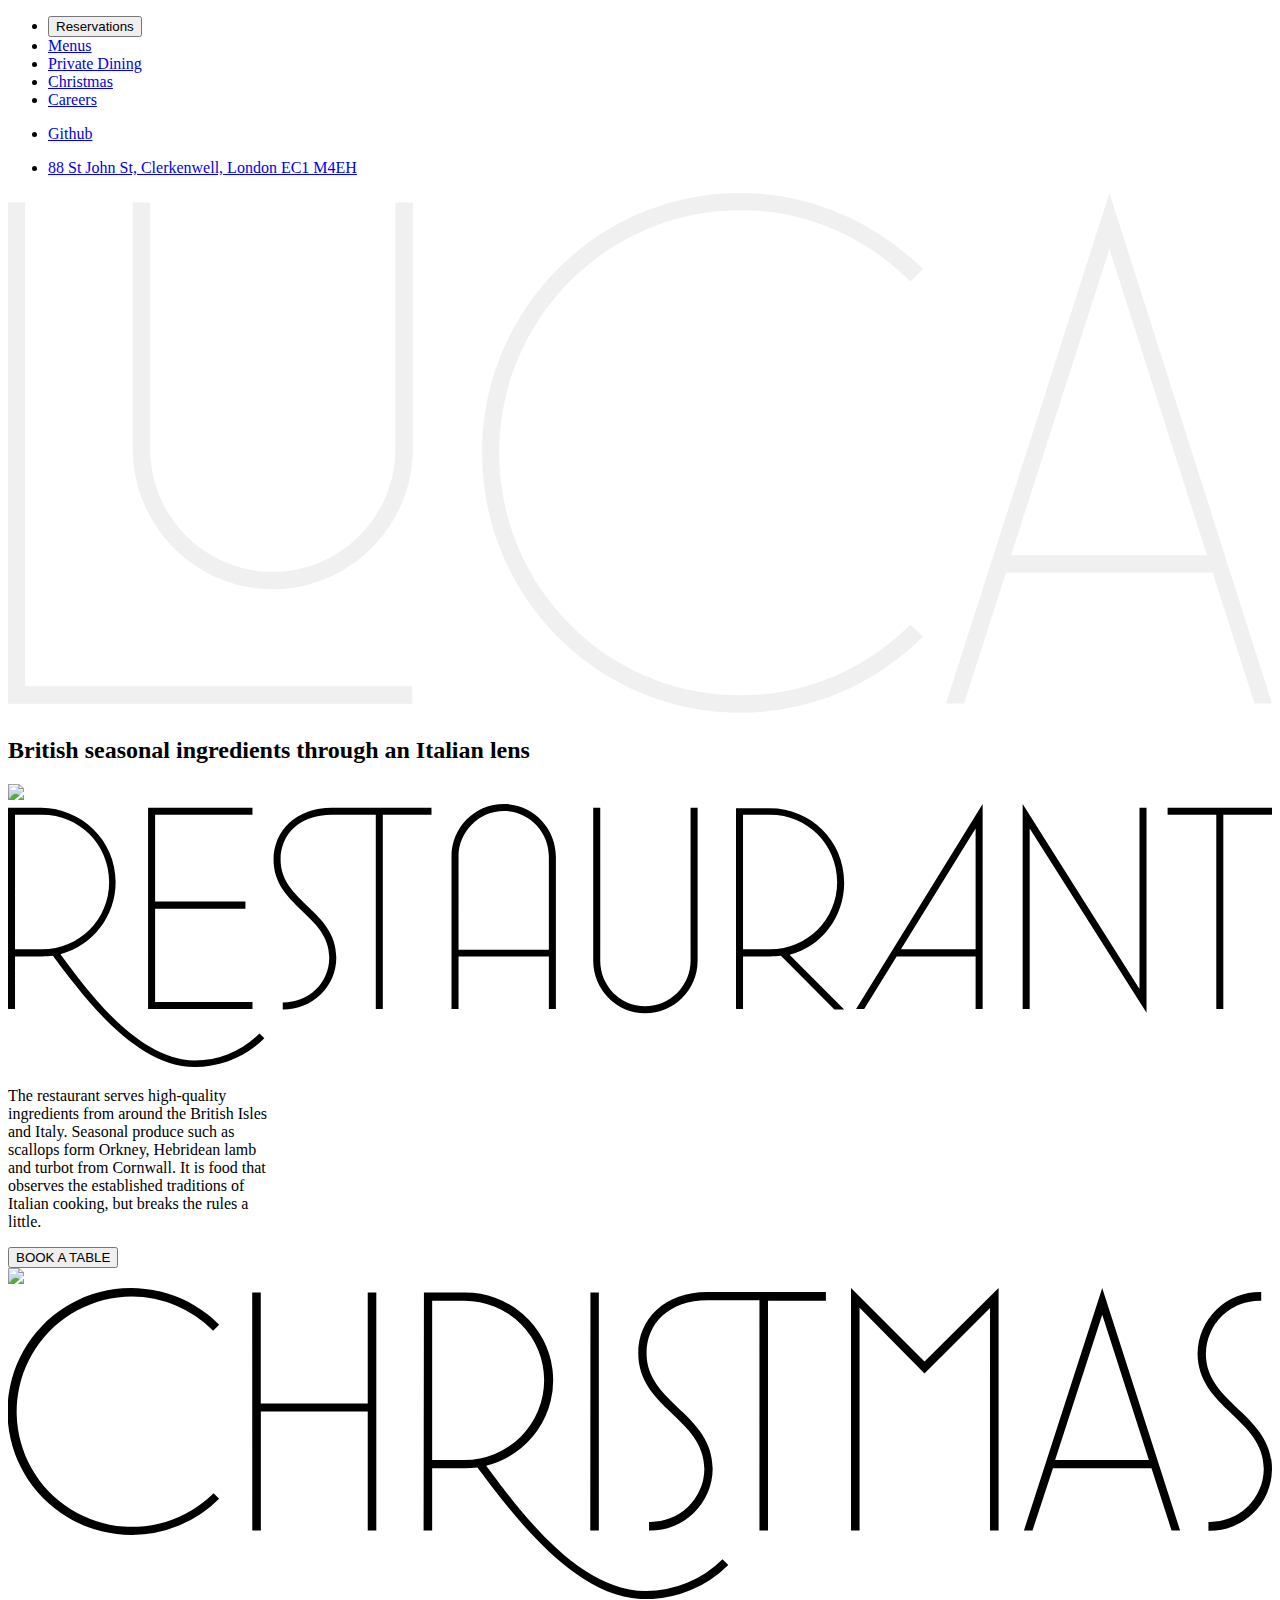
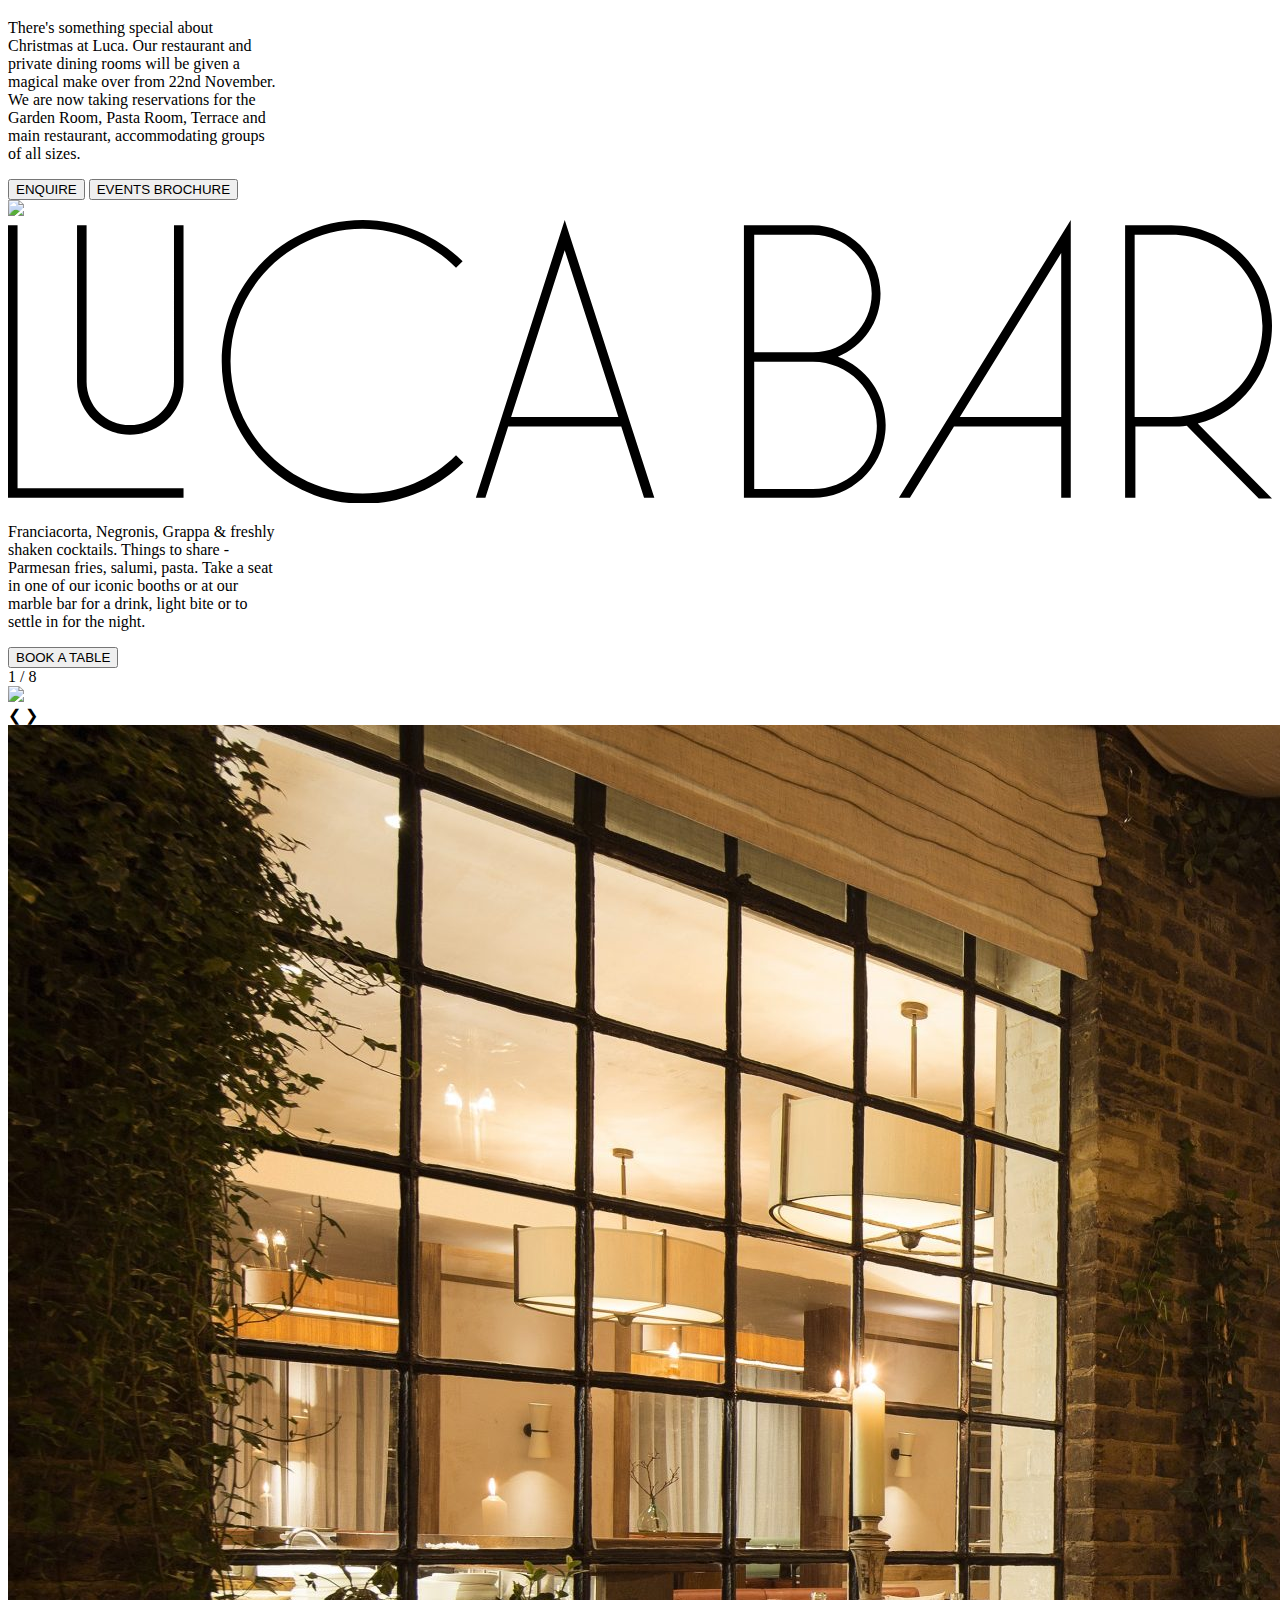
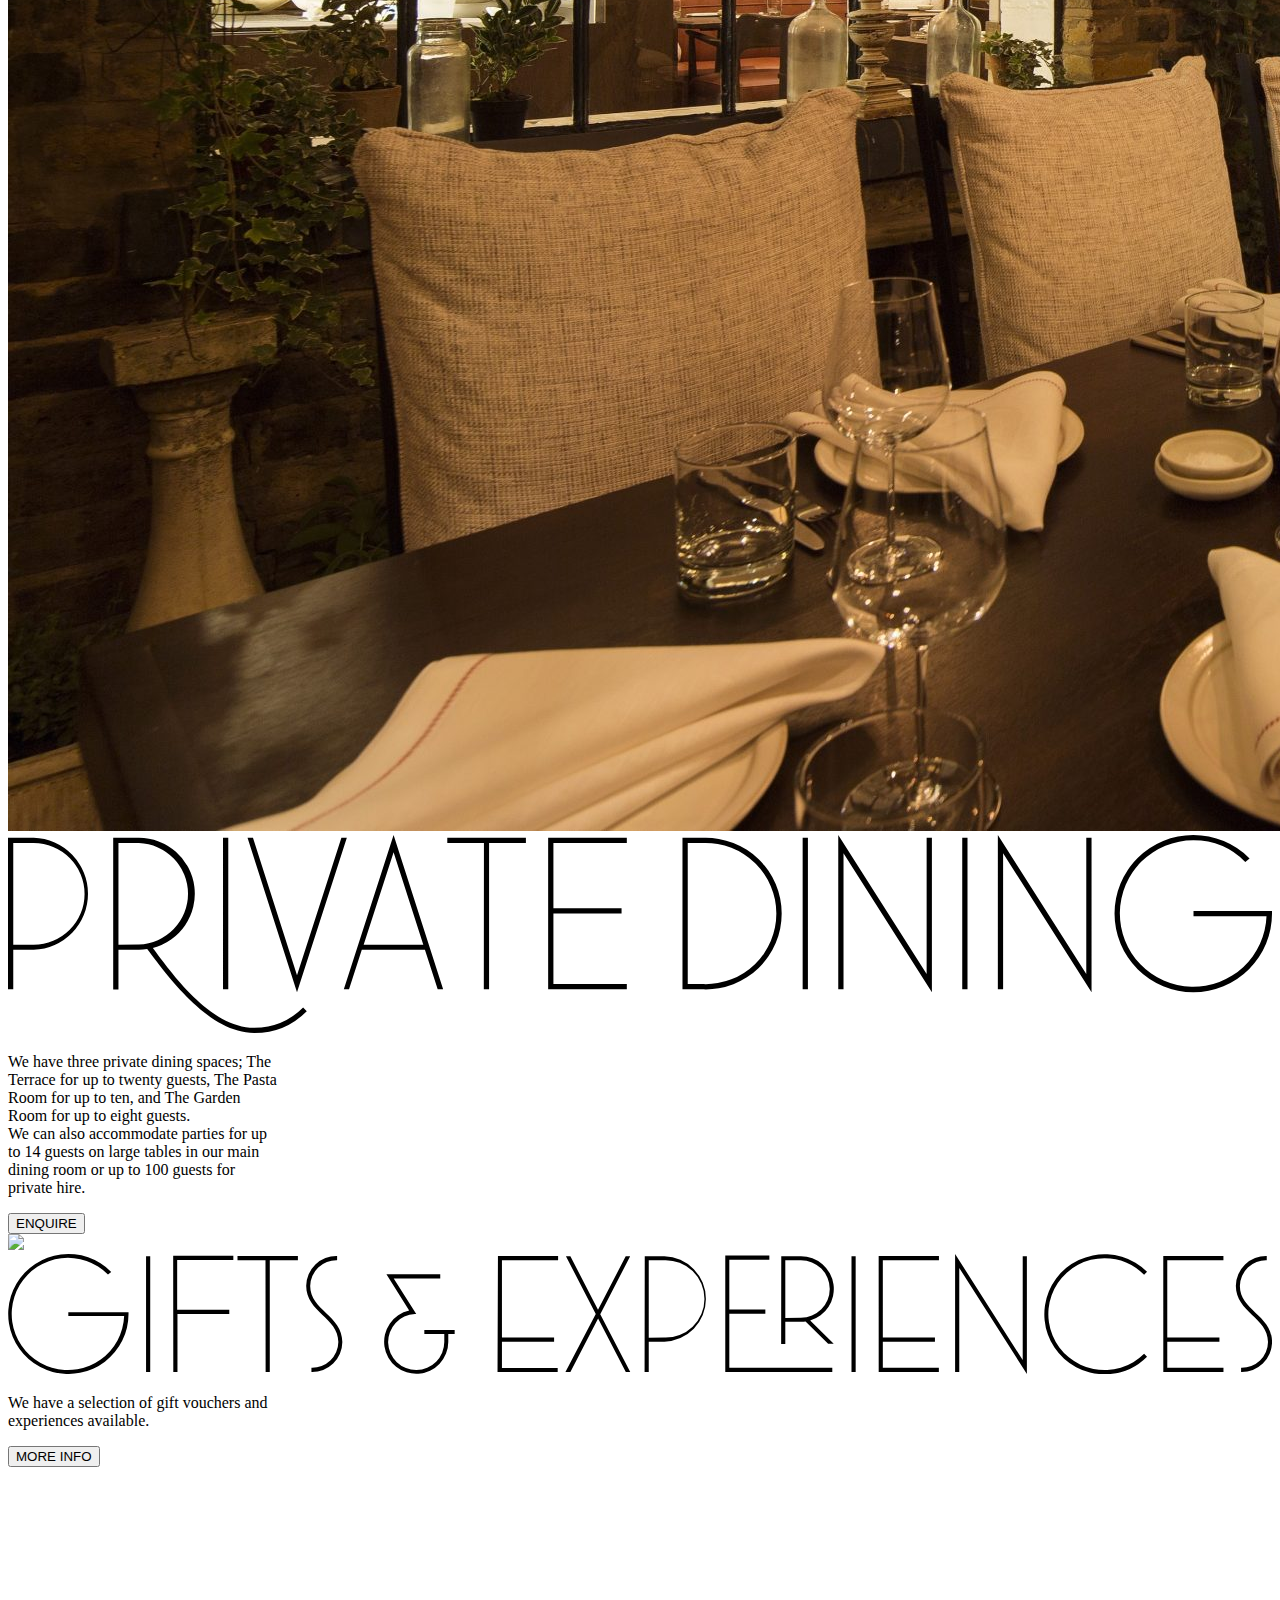
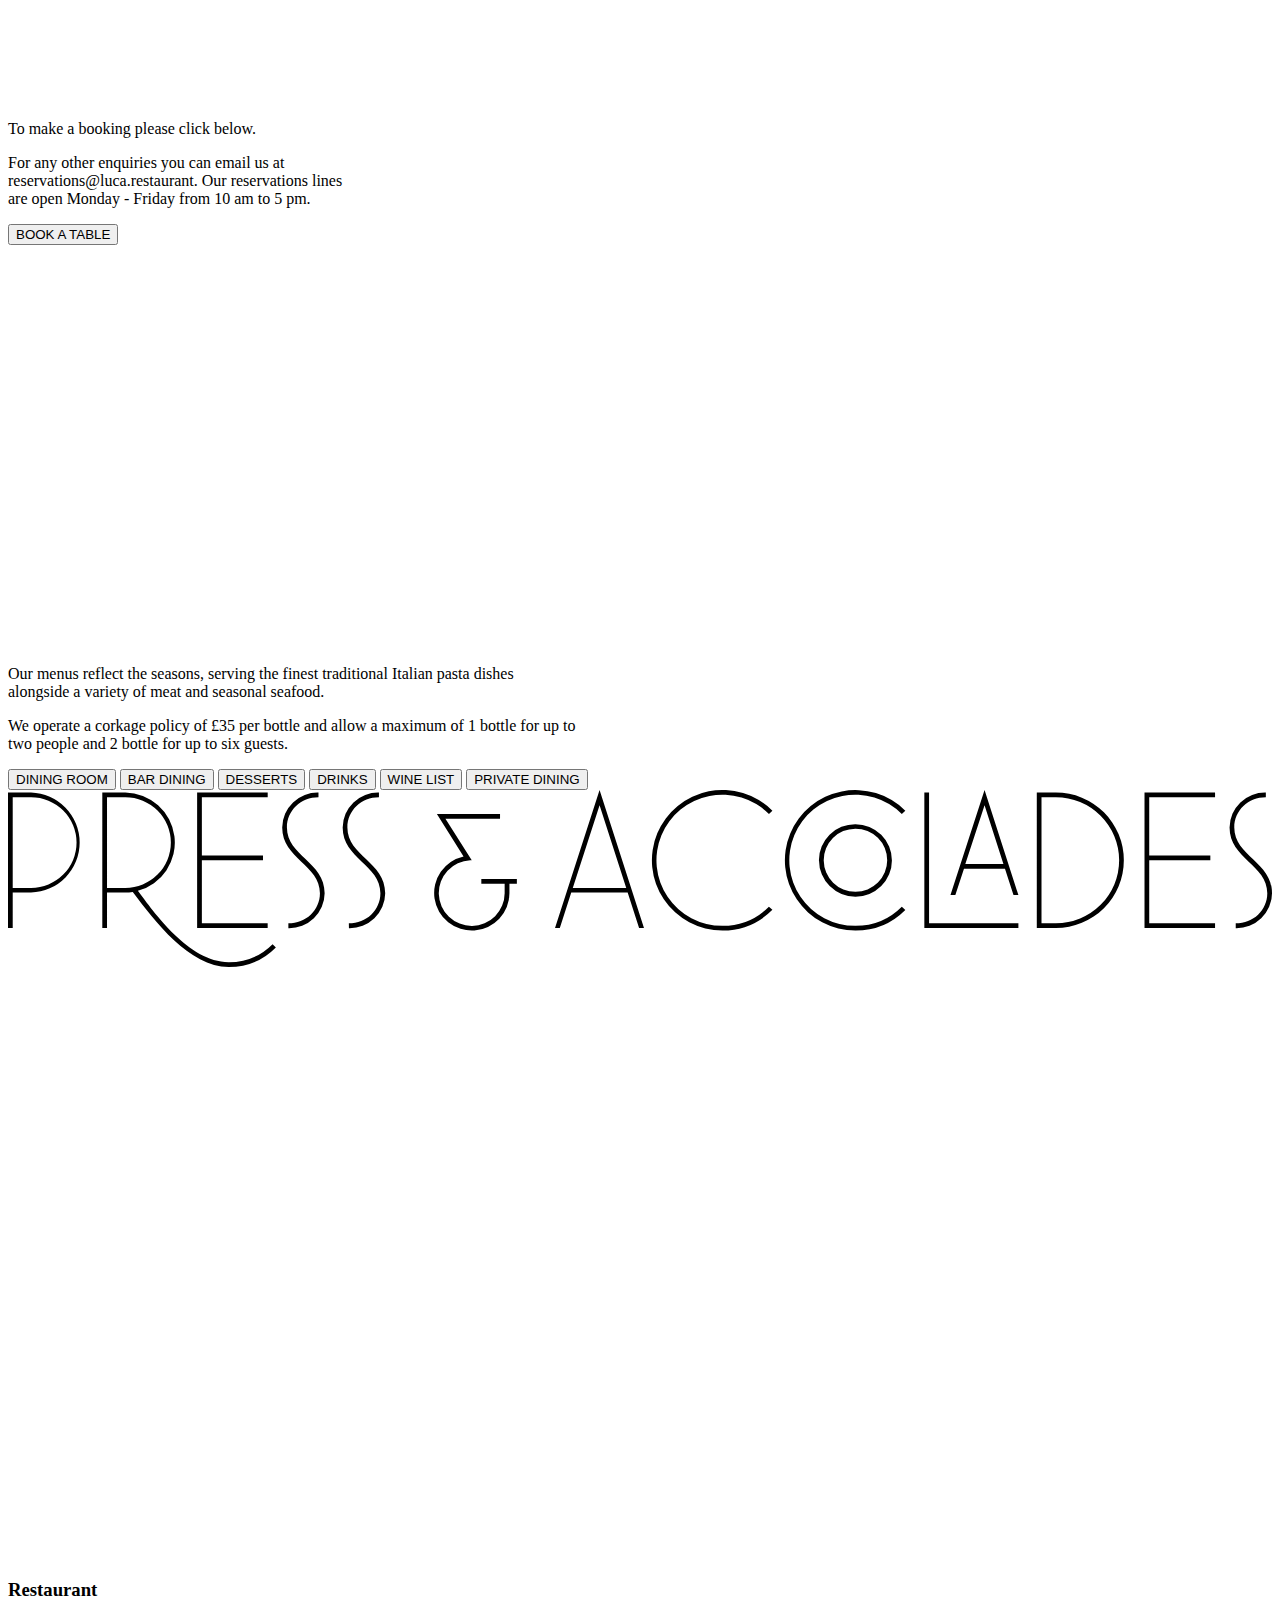
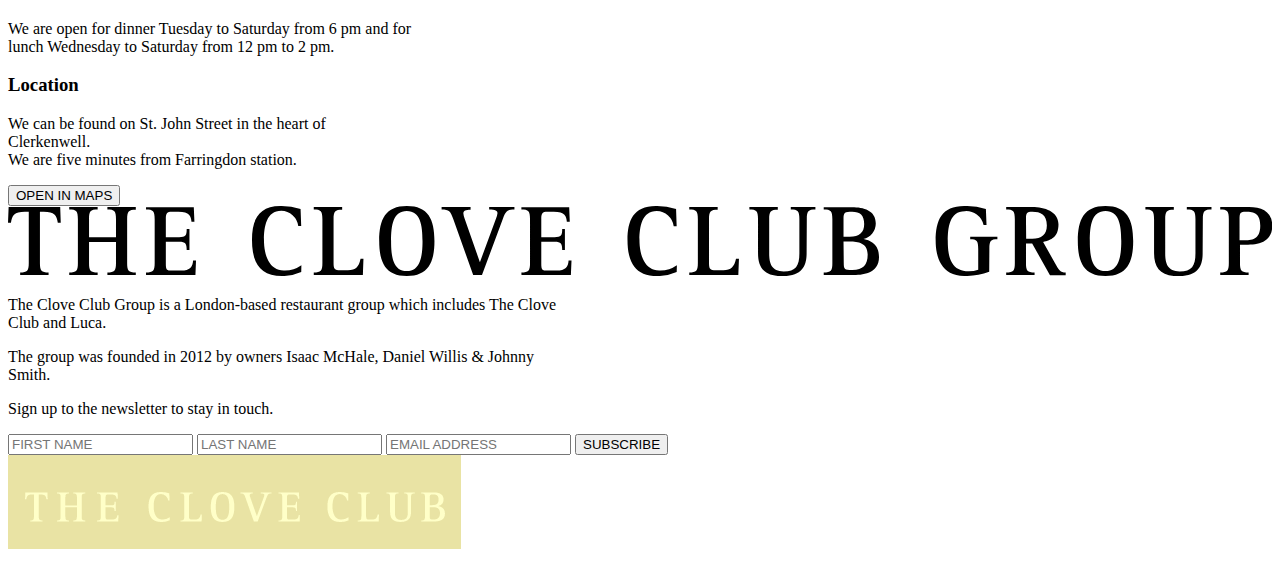
==== commit 341096fa: "Update index.html" ====
--- a/index.html
+++ b/index.html
@@ -4,7 +4,7 @@
     <meta charset="UTF-8">
     <meta http-equiv="X-UA-Compatible" content="IE=edge">
     <meta name="viewport" content="width=device-width, initial-scale=1.0">
-    <link rel="stylesheet" href="../CSS/Luca-style.css">
+    <link rel="stylesheet" href="Luca-style.css">
     <title>Luca</title>
 </head>
 <body>
@@ -51,10 +51,10 @@
 
 <div class="picture-text-container">
     <div id="restaurant-sec-image">
-        <img src="../images/RESTAURANT_6_157-1-700x467.jpg">
+        <img src="images/RESTAURANT_6_157-1-700x467.jpg">
     </div>
     <div id="restaurant-sec-text">
-        <img src="../Images/heading-restaurant.svg">
+        <img src="Images/heading-restaurant.svg">
         <div id="main-reservation-section-text">
         <p>The restaurant serves high-quality <br>ingredients from around the British Isles <br>and Italy. Seasonal produce such as <br>scallops form Orkney, Hebridean lamb <br>and turbot from Cornwall. It is food that <br>observes the established traditions of <br>Italian cooking, but breaks the rules a <br>little.</p>
         </div>
@@ -66,10 +66,10 @@
 
 <div class="picture-text-container">
     <div id="christmas-sec-image">
-        <img src="../images/Cocktail-scaled.jpeg">
+        <img src="images/Cocktail-scaled.jpeg">
     </div>
     <div id="christmas-sec-text">
-        <a id="Christmas-section"><img src="../Images/heading-christmas.svg"></a>
+        <a id="Christmas-section"><img src="Images/heading-christmas.svg"></a>
         <div id="main-christmas-section-text">
         <p>There's something special about <br>Christmas at Luca. Our restaurant and <br>private dining rooms will be given a <br>magical make over from 22nd November. <br>We are now taking reservations for the <br>Garden Room, Pasta Room, Terrace and <br>main restaurant, accommodating groups <br>of all sizes.</p>
         <a href="https://lucarestaurant.tripleseat.com/party_request/24975"><button class="button-christmas button-1-christmas">ENQUIRE</button></a>
@@ -82,10 +82,10 @@
 
 <div class="picture-text-container">
     <div id="luca-bar-image">
-        <img src="../images/RESTAURANT_6_044-1-700x467.jpg">
+        <img src="images/RESTAURANT_6_044-1-700x467.jpg">
     </div>
     <div id="luca-bar-text">
-        <img src="../Images/heading-luca-bar.svg">
+        <img src="Images/heading-luca-bar.svg">
         <div id="main-luca-bar-section-text">
         <p>Franciacorta, Negronis, Grappa & freshly <br>shaken cocktails. Things to share - <br>Parmesan fries, salumi, pasta. Take a seat <br>in one of our iconic booths or at our <br>marble bar for a drink, light bite or to <br>settle in for the night.</p>
         <a href=""><button class="button-luca-bar button-1-luca-bar">BOOK A TABLE</button></a>
@@ -100,17 +100,17 @@
 <!-- Full-width images with number and caption text -->
 <div class="mySlides fade">
     <div class="numbertext">1 / 8</div>
-    <img src="../images/2018.11.18_LUCA_20_0017.jpg" style="width:100%">
+    <img src="images/2018.11.18_LUCA_20_0017.jpg" style="width:100%">
 </div>
 
 <div class="mySlides fade">
     <div class="numbertext">2 / 8</div>
-    <img src="../images/2018.11.18_LUCA_06_0007.jpg" style="width:100%">
+    <img src="images/2018.11.18_LUCA_06_0007.jpg" style="width:100%">
 </div>
 
 <div class="mySlides fade">
     <div class="numbertext">3 / 8</div>
-    <img src="../images/COCKTAIL_3_023_new.png" style="width:100%">
+    <img src="images/COCKTAIL_3_023_new.png" style="width:100%">
 </div>
 
 <div class="mySlides fade">
@@ -120,22 +120,22 @@
 
 <div class="mySlides fade">
     <div class="numbertext">5 / 8</div>
-    <img src="../images/2018.11.18_LUCA_21_0028.jpg" style="width:100%">
+    <img src="images/2018.11.18_LUCA_21_0028.jpg" style="width:100%">
 </div>
 
 <div class="mySlides fade">
     <div class="numbertext">6 / 8</div>
-    <img src="../images/2018.11.18_LUCA_09_0010.jpg" style="width:100%">
+    <img src="images/2018.11.18_LUCA_09_0010.jpg" style="width:100%">
 </div>
 
 <div class="mySlides fade">
     <div class="numbertext">7 / 8</div>
-    <img src="../images/2018.11.18_LUCA_12_0021.jpg" style="width:100%">
+    <img src="images/2018.11.18_LUCA_12_0021.jpg" style="width:100%">
 </div>
 
 <div class="mySlides fade">
     <div class="numbertext">8 / 8</div>
-    <img src="../images/2018.11.18_LUCA_26_0023.jpg" style="width:100%">
+    <img src="images/2018.11.18_LUCA_26_0023.jpg" style="width:100%">
 </div>
 
 <!-- Next and previous buttons -->
@@ -194,10 +194,10 @@
 
 <div id="picture-text-container-private-dining">
     <div id="private-dining-image">
-        <img src="../Images/Garden-Room-scaled.jpeg">
+        <img src="Images/Garden-Room-scaled.jpeg">
     </div>
     <div id="private-dining-text">
-        <a id="Private-dining-section"><img src="../Images/heading-private-dining-2.svg"></a>
+        <a id="Private-dining-section"><img src="Images/heading-private-dining-2.svg"></a>
         <div id="main-private-dining-text">
         <p>We have three private dining spaces; The <br>Terrace for up to twenty guests, The Pasta <br>Room for up to ten, and The Garden <br>Room for up to eight guests. <br>We can also accommodate parties for up <br>to 14 guests on large tables in our main <br>dining room or up to 100 guests for <br>private hire.</p>
         <a href="https://lucarestaurant.tripleseat.com/party_request/24975"><button class="button-private-dining button-1-private-dining">ENQUIRE</button></a>
@@ -209,10 +209,10 @@
 
 <div class="gift-experiences-container">
     <div id="gifts-sec-image">
-        <img src="../images/RESTAURANT_6_096-700x452.jpg">
+        <img src="images/RESTAURANT_6_096-700x452.jpg">
     </div>
     <div id="gifts-sec-text">
-        <img src="../Images/heading-gifts-experiences.svg">
+        <img src="Images/heading-gifts-experiences.svg">
         <div id="main-gifts-section-text">
         <p>We have a selection of gift vouchers and <br>experiences available.</p>
         <a href="https://shop.luca.restaurant/"><button class="button-gift button-1-gift">MORE INFO</button></a>
@@ -223,7 +223,7 @@
 <!-- Reservations Section -->
 
 <div id="Reservations-container">
-    <a id="Reservation-section"><img src="../Images/heading-reservations-white.svg"></a>
+    <a id="Reservation-section"><img src="Images/heading-reservations-white.svg"></a>
     <div id="Reservations-text-container">
         <p>To make a booking please click below.</p>
         <p>For any other enquiries you can email us at <br>reservations@luca.restaurant. Our reservations lines <br>are open Monday - Friday from 10 am to 5 pm.</p>
@@ -235,7 +235,7 @@
 <!-- Menus Section -->
 
 <div id="Menus-container">
-    <a id="Menu-section"><img src="../Images/heading-menus-white.svg"></a>
+    <a id="Menu-section"><img src="Images/heading-menus-white.svg"></a>
     <div id="Menus-text-container">
         <p>Our menus reflect the seasons, serving the finest traditional Italian pasta dishes <br>alongside a variety of meat and seasonal seafood.</p>
         <p>We operate a corkage policy of £35 per bottle and allow a maximum of 1 bottle for up to <br>two people and 2 bottle for up to six guests.</p>
@@ -251,7 +251,7 @@
 <!-- Press and Accolades Section -->
 
 <div id="press-acolades-container">
-<img src="../Images/heading-press.svg">
+<img src="Images/heading-press.svg">
 </div>
 
 <!-- Hours and Location -->
@@ -261,7 +261,7 @@
         <iframe src="https://www.google.com/maps/embed?pb=!1m28!1m12!1m3!1d4964.6892906225885!2d-0.10677320264991334!3d51.525238243323784!2m3!1f0!2f0!3f0!3m2!1i1024!2i768!4f13.1!4m13!3e6!4m5!1s0x48761ca7b1d83351%3A0x570d19c20ab22a83!2sCity%2C%20University%20of%20London%2C%20Northampton%20Square%2C%20London!3m2!1d51.5279719!2d-0.1024624!4m5!1s0x48761b51100724a7%3A0xc779912dc42da7d4!2sLuca%2C%2088%20St%20John%20St%2C%20London%20EC1M%204EH!3m2!1d51.5220361!2d-0.10167219999999999!5e0!3m2!1sen!2suk!4v1668770012316!5m2!1sen!2suk" width="600" height="450" style="border:0;" allowfullscreen="" loading="lazy" referrerpolicy="no-referrer-when-downgrade"></iframe>
     </div>
     <div id="hours-location-text">
-        <img src="../Images/heading-hours-location-white.svg">
+        <img src="Images/heading-hours-location-white.svg">
         <div id="main-hours-location-text">
         <h3>Restaurant</h3>
         <p>We are open for dinner Tuesday to Saturday from 6 pm and for <br>lunch Wednesday to Saturday from 12 pm to 2 pm.</p>
@@ -275,7 +275,7 @@
 <!-- About-page section -->
 
 <div id="about-container">
-    <img src="../Images/clove-club-group-logo.svg">
+    <img src="Images/clove-club-group-logo.svg">
     <div id="about-text-container">
         <p>The Clove Club Group is a London-based restaurant group which includes The Clove <br>Club and Luca.</p>
         <p>The group was founded in 2012 by owners Isaac McHale, Daniel Willis & Johnny <br>Smith.</p>
@@ -290,7 +290,7 @@
           </form>
     </div>
     <div class="clove-club-logo-2">
-        <img src="../Images/clove-club.png" alt="The Clove Club">
+        <img src="Images/clove-club.png" alt="The Clove Club">
         </div>
     </div>
 </div>
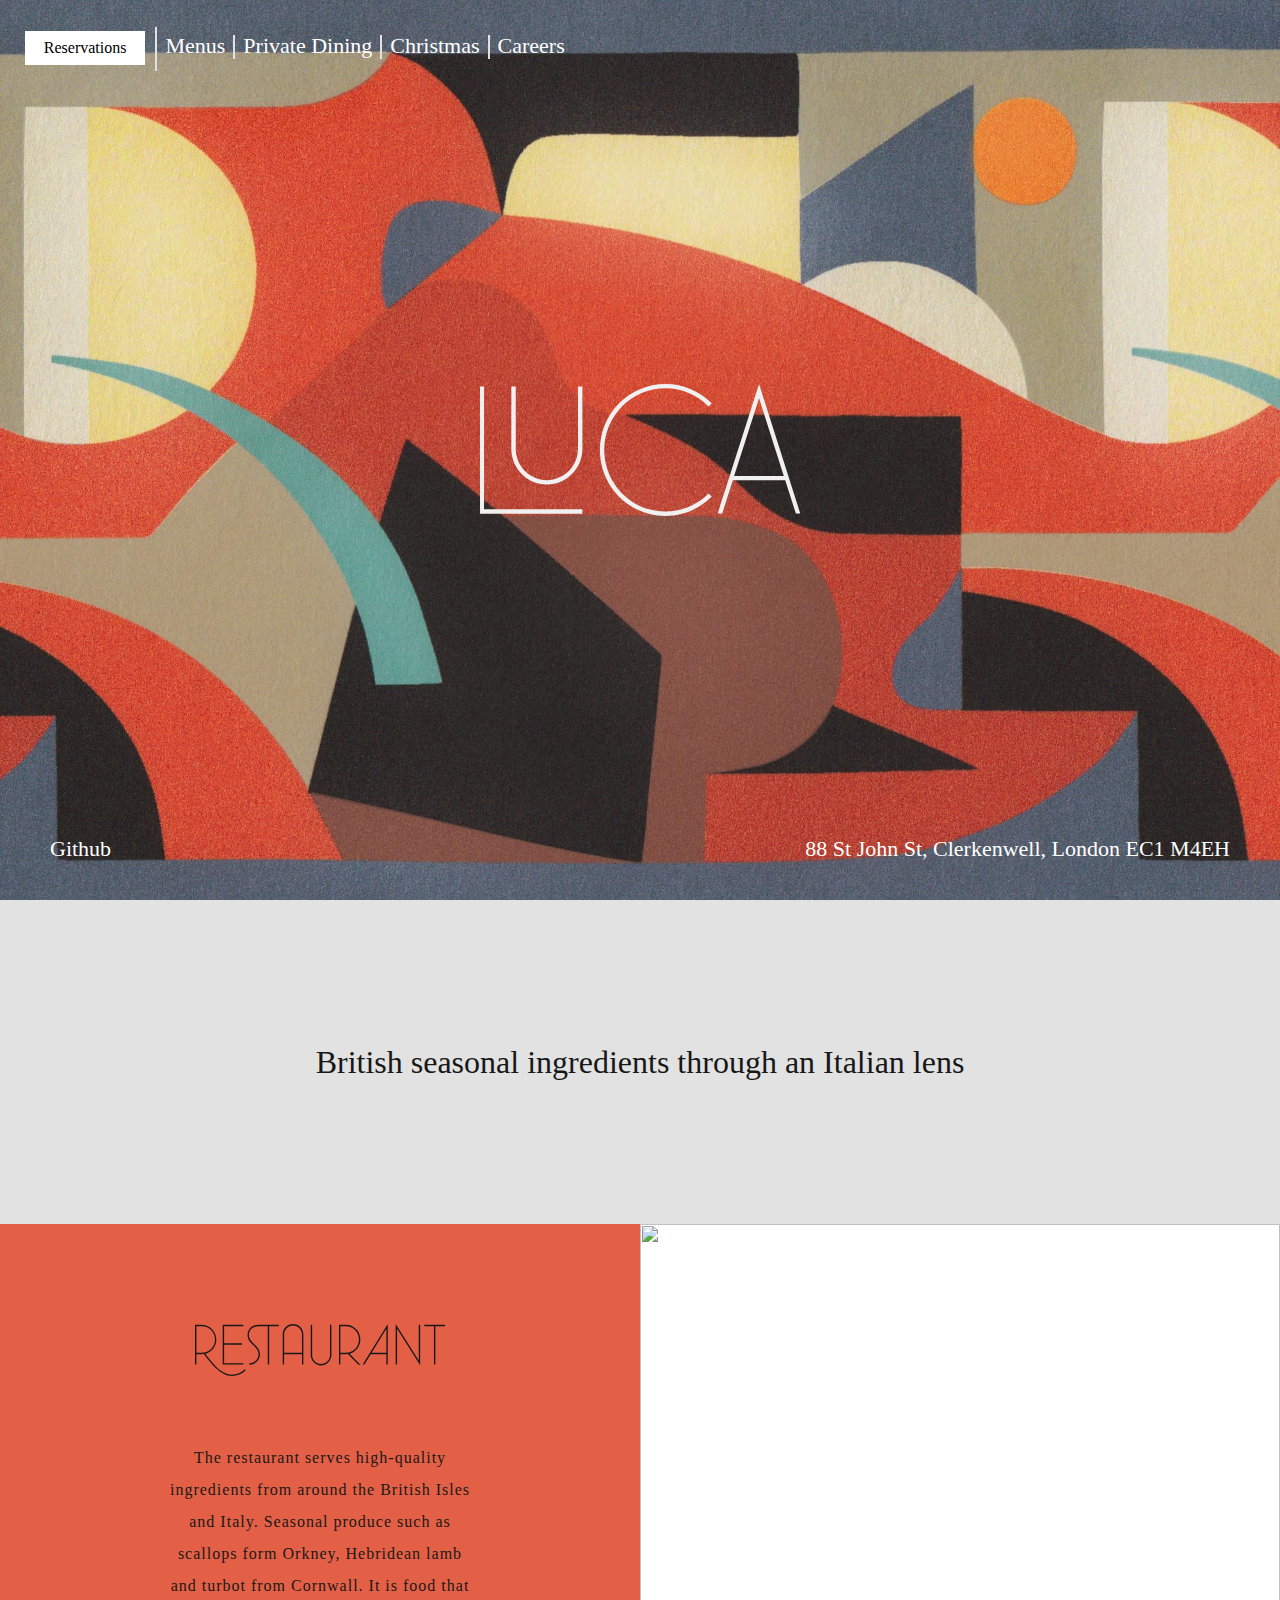
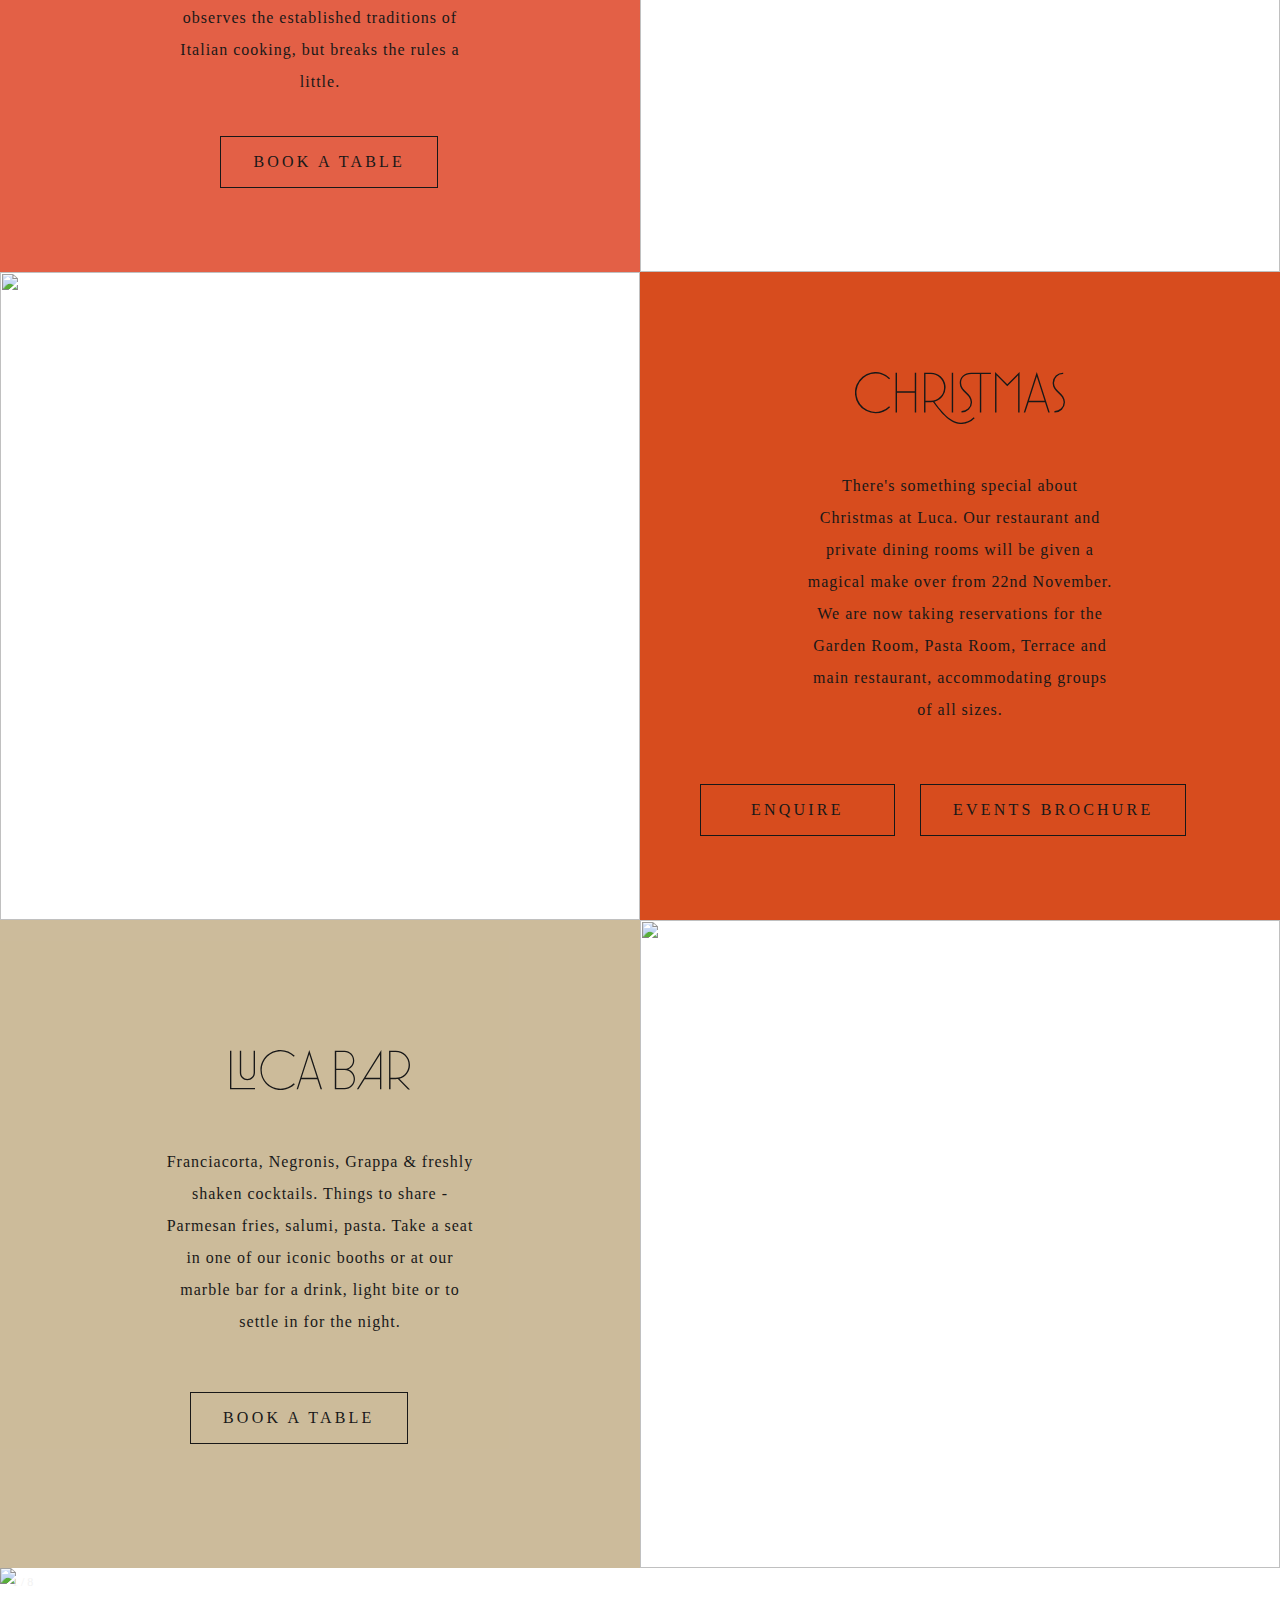
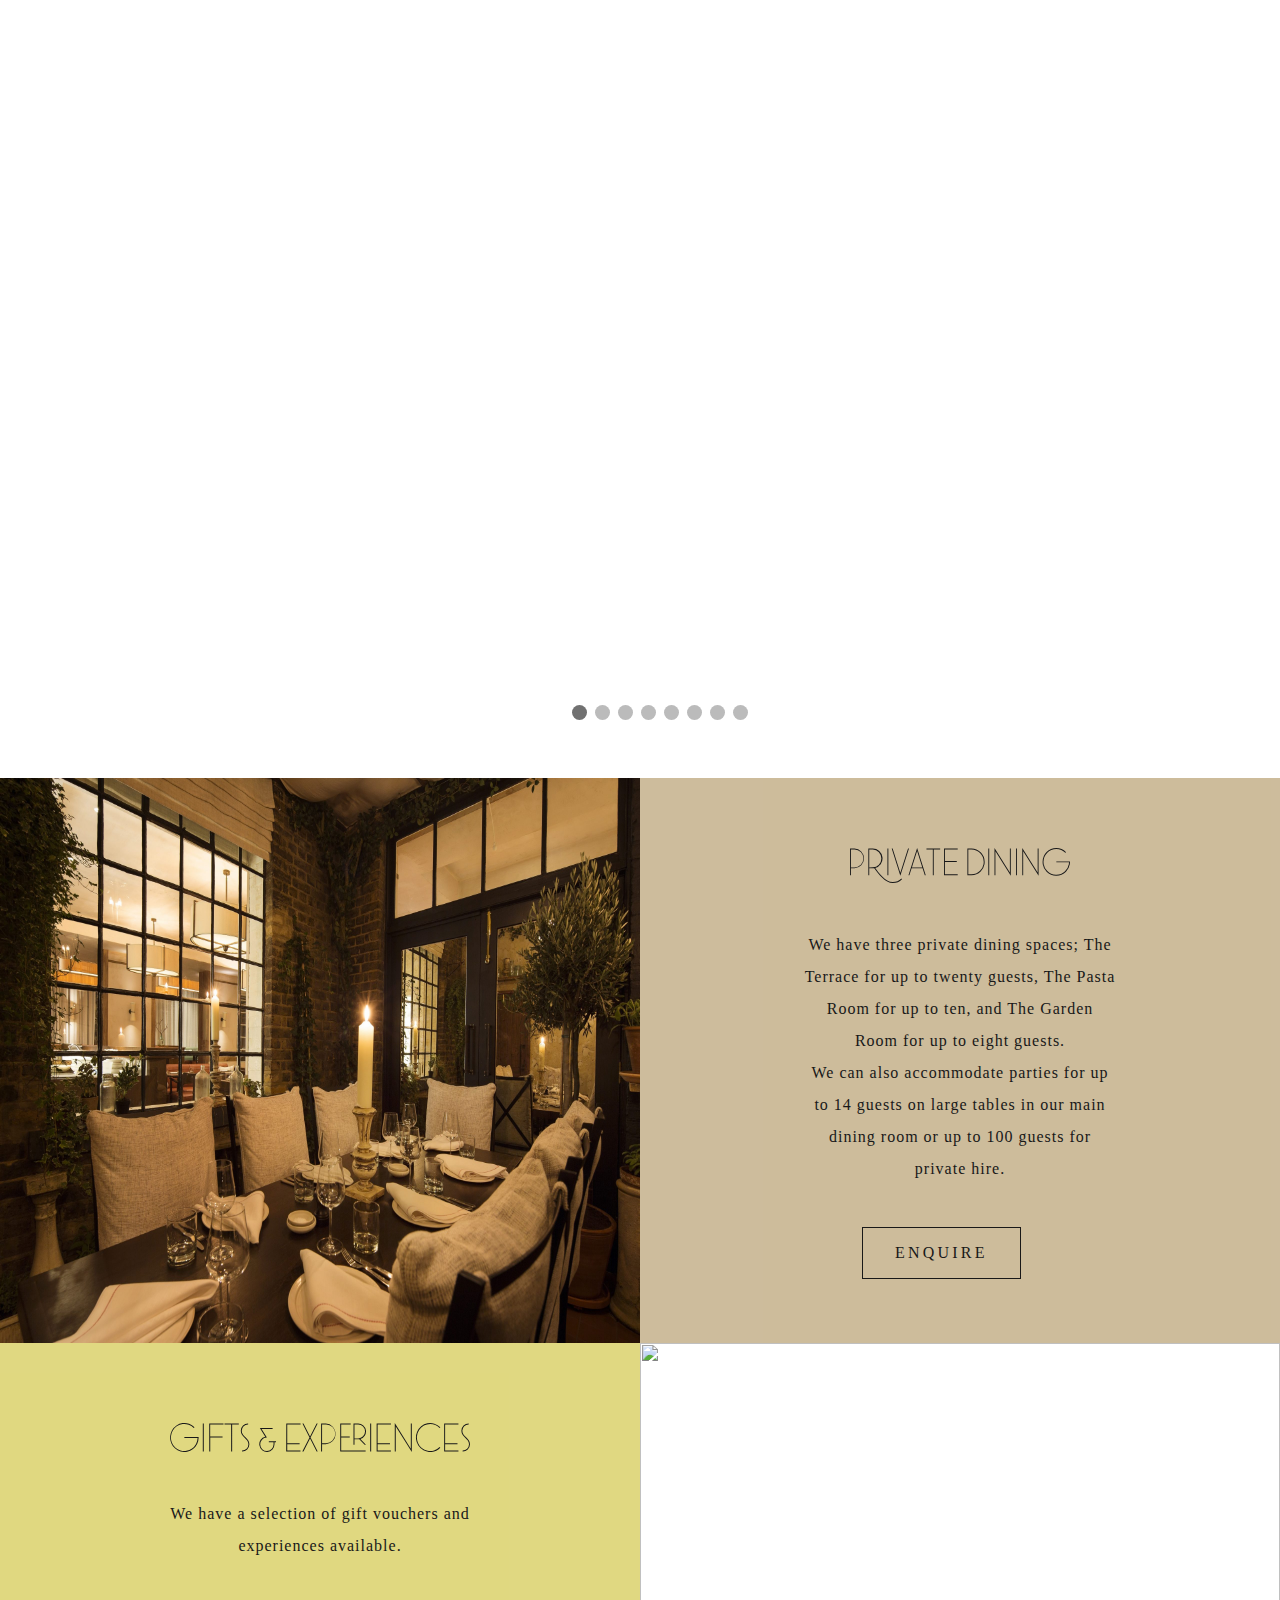
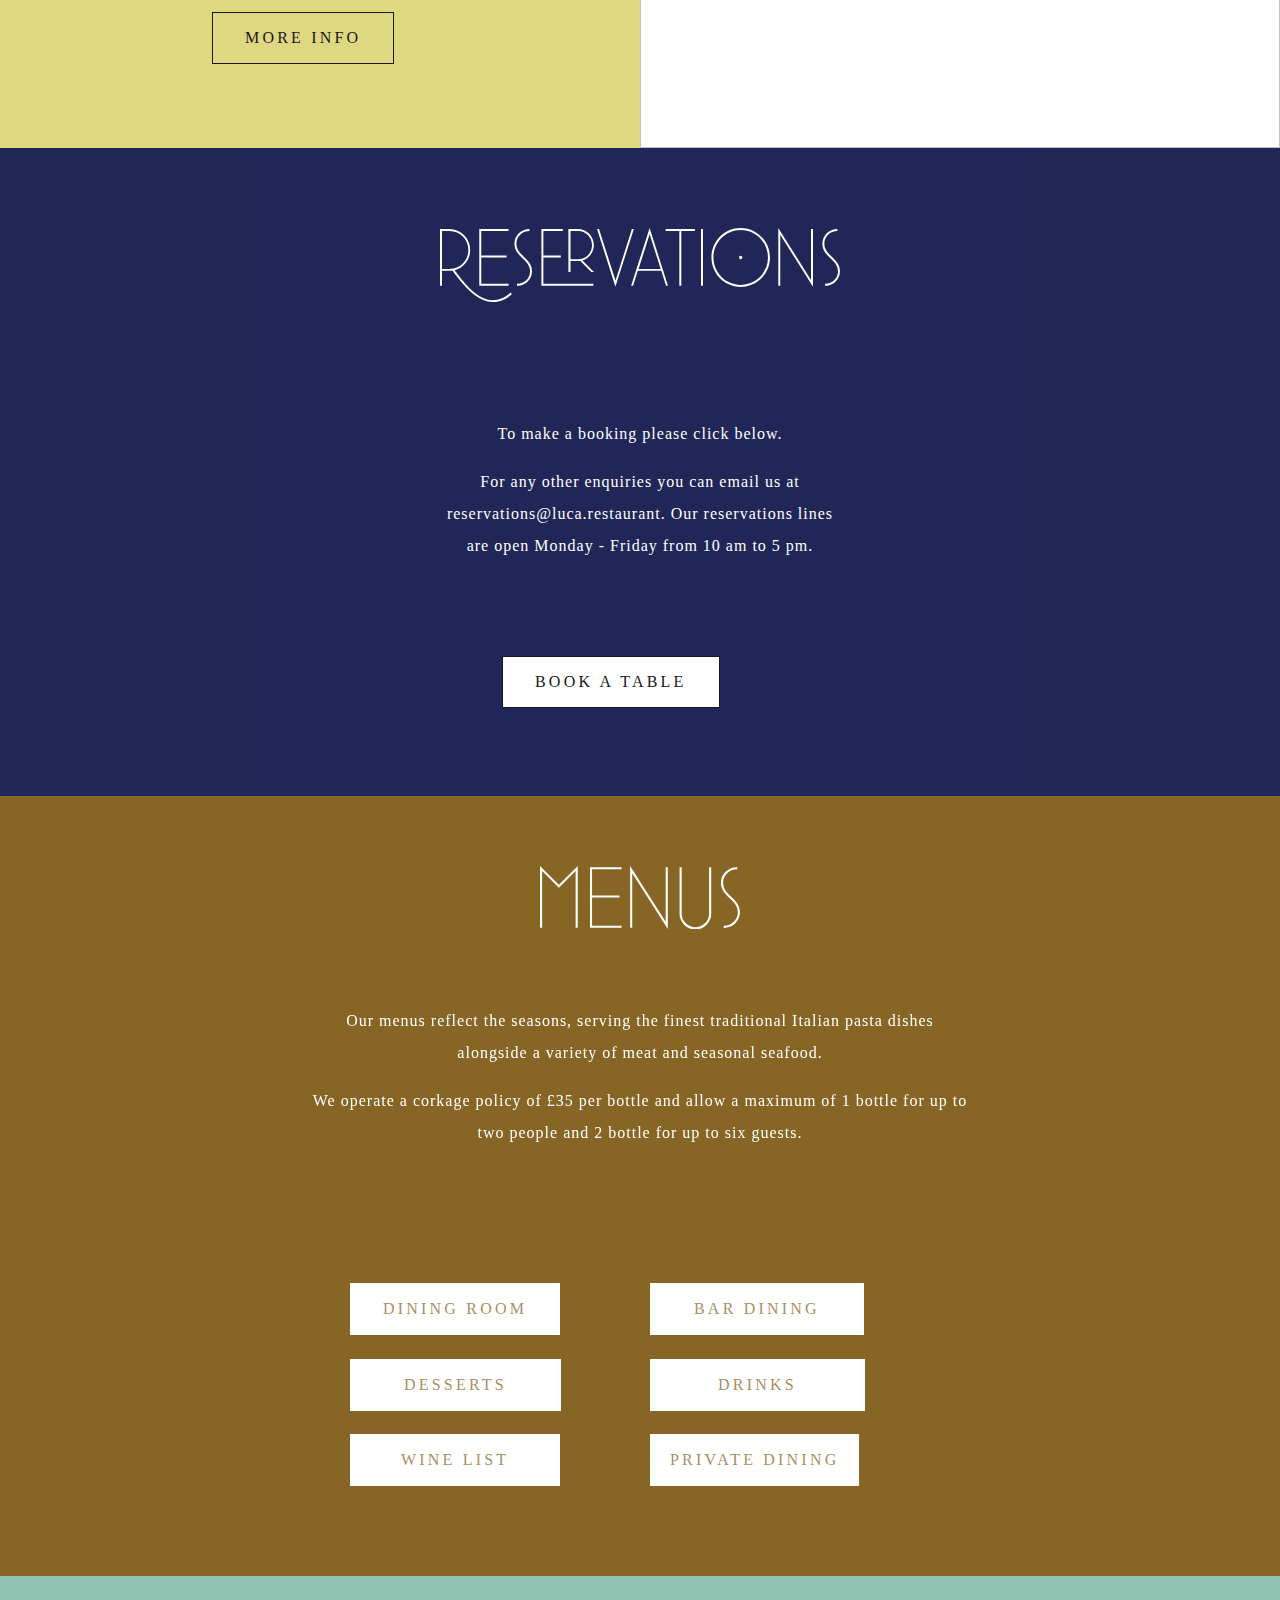
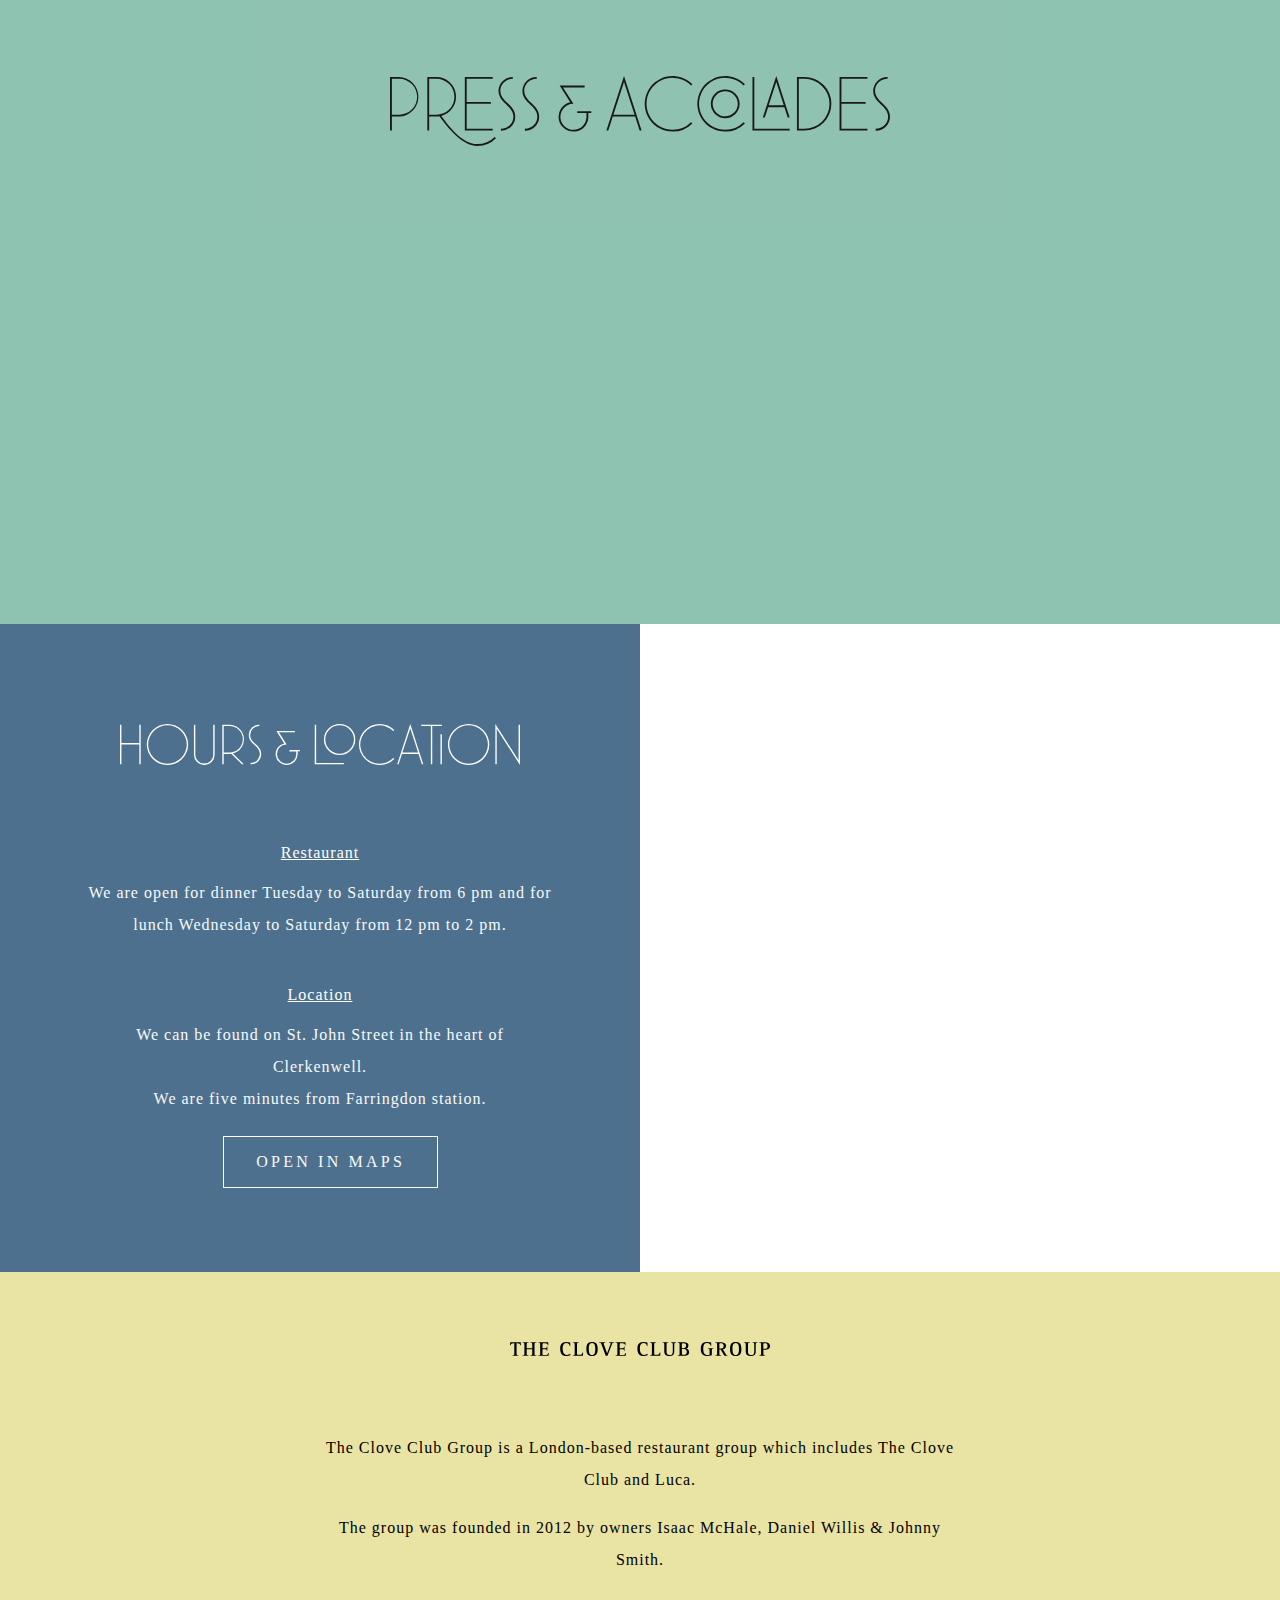
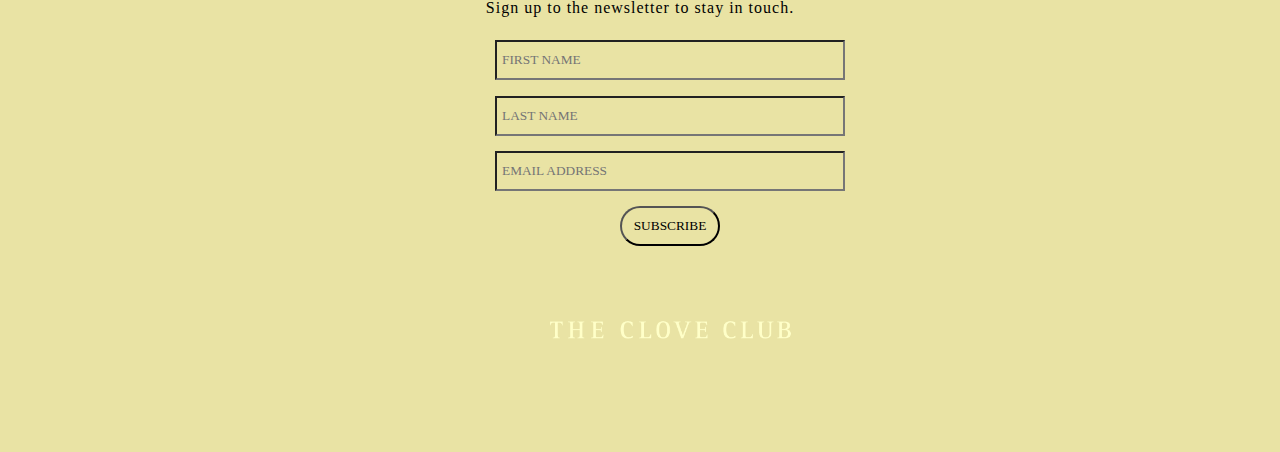
==== commit 2cadeea7: "Update index.html" ====
--- a/index.html
+++ b/index.html
@@ -35,7 +35,7 @@
         </ul>
     </div>
     <div class="logo-box">
-        <img src="../Images/luca-logo.svg" alt="Lucas Logo">
+        <img src="./Images/luca-logo.svg" alt="Lucas Logo">
     </div>
 </section>
 
--- a/Luca-style.css
+++ b/Luca-style.css
@@ -0,0 +1,1170 @@
+* {
+    font-family: Filosofia,Georgia,serif;
+    box-sizing:border-box;
+    margin: 0;
+    padding: 0;
+    background-image: none url(Images/main-header.jpg);
+}
+
+.moving-background{
+    background-image: url(Images/main-header.jpg);
+    background-attachment: fixed;
+}
+
+h1, h2, h3, h4, h5, h6 {
+    margin: 0;
+    font-size: 1em;
+    font-weight: 400;
+}
+
+body {
+    color: #000;
+    font: 100%/1 Filosofia,Georgia,serif;
+    font-style: normal;
+    font-variant-caps: normal;
+    font-variant-ligatures: normal;
+    font-variant-numeric: normal;
+    font-variant-east-asian: normal;
+    font-weight: normal;
+    font-stretch: normal;
+    font-size: 100%;
+    line-height: 1;
+    font-family: Filosofia, Georgia, serif;
+    -webkit-font-smoothing: antialiased;
+    -moz-osx-font-smoothing: grayscale;
+    font-variant-numeric: oldstyle-nums;
+}
+
+h1, h2, h3, h4, h5, h6 {
+    overflow-wrap: break-word;
+}
+
+h2 {
+    display: block;
+    font-size: 1.5em;
+    margin-block-start: 0.83em;
+    margin-block-end: 0.83em;
+    margin-inline-start: 0px;
+    margin-inline-end: 0px;
+    font-weight: bold;
+}
+
+.picture-text-container{
+    /* overflow: hidden; */
+    width: 100%;
+    height: 648px;
+    /* border: none; */
+}
+
+.button-container{
+    position: absolute;
+    bottom: 80px;
+    padding: 10px;
+    right: 250px;
+}
+
+/* Header */
+
+.header{
+    min-height: 100vh;
+    width: 100%;
+    background-image:none,url(Images/main-header.jpg);
+    background-position: center;
+    background-size: cover;
+    position: relative;
+}
+
+/* Navigation bar */
+
+nav {
+    display: flex;
+    padding: 2% 6%;
+    justify-content: space-between;
+    align-items: center;
+}
+
+.button-nav{
+    background-color: white;
+    border: none;
+    padding: 0.375em 0.5em 0.2em;
+    line-height: 1;
+    display: block;
+    letter-spacing: normal;
+}
+
+nav img {
+    width: 150px;
+}
+
+.nav-links{
+    border: 1px solid transparent;
+    display: flex;
+    justify-content: space-evenly;
+    text-align: left;
+}
+
+.nav-links ul{
+    list-style: none;
+}
+
+.nav-links ul li{
+    display: inline-block;
+    padding: 0px 7px;
+    position: relative;
+}
+
+.nav-links ul li:not(:last-child)::after{
+    content:""; 
+    border:1px solid #e2e2e2;
+    border-width: 2px 2px 0 0;
+    position:absolute; 
+    right:-3px; 
+    top:0; 
+    height:100%;
+}
+
+.nav-links ul li a{
+    text-decoration: none;
+    color: white;
+    text-align: center;
+    font-size: 1.375em;
+}
+
+.nav-links ul li a:hover{
+    border-bottom: 1px solid white;
+}
+
+.button-nav {
+    border: none;
+    color: black;
+    padding: 8px 18px;
+    text-align: center;
+    text-decoration: none;
+    display: inline-block;
+    font-size: 16px;
+    margin: 4px 2px;
+    transition-duration: 0.4s;
+    cursor: pointer;
+}
+
+.button-1-nav {
+    background-color: white; 
+    color:black;
+    border: 1px solid white;
+    margin-left: -60px;
+}
+
+.bottom-left{
+    bottom: 40px;
+    position: absolute;
+    left: 50px;
+    display: inline-block;
+}
+
+.bottom-left ul{
+    list-style: none;
+}
+
+.bottom-left ul li a{
+    text-decoration: none;
+    color: white;
+    font-size: 1.375em;
+}
+
+.bottom-left ul li a:hover{
+    border-bottom: 1px solid white;
+}
+
+.bottom-right{
+    bottom: 40px;
+    position: absolute;
+    right: 50px;
+    display: inline-block;
+}
+
+.bottom-right ul{
+    list-style: none;
+}
+
+.bottom-right ul li a{
+    text-decoration: none;
+    color: white;
+    font-size: 1.375em;
+}
+
+.bottom-right ul li a:hover{
+    border-bottom: 1px solid white;
+}
+
+/* Logo in header */
+
+.logo-box img{ 
+    position: absolute;
+    top: 50%;
+    left: 50%;
+    transform: translate(-50%, -50%);
+    text-align: center;
+    width: 321px;
+    height: 132px;
+}
+
+/* About section */
+
+.about-section{
+    display: flex;
+    height: 324px;
+    width: 100%;
+    background-color:#dfdfdf;
+    opacity: 0.9;
+}
+
+.about-section h2{
+    text-align: center;
+    margin-left: auto;
+    margin-right: auto;
+    margin-top: auto;
+    margin-bottom: auto;
+    font-size: 2em;
+    font-weight: 400;
+}
+
+/* Restaurant Section */
+
+#restaurant-sec-image{
+    height: 100%;
+    width: 50%;
+    float: right;
+}
+
+#restaurant-sec-image img{
+    width: 100%;
+    height: 100%;
+}
+
+#restaurant-sec-text{
+    width: 50%;
+    height: 100%;
+    float: left;
+    background-color: #e04f32;
+    opacity: 0.9;
+    position: relative;
+    text-align: center;
+    
+}
+
+#restaurant-sec-text p{
+    display: block;
+    margin-block-start: 1em;
+    margin-block-end: 1em;
+    margin-inline-start: 0px;
+    margin-inline-end: 0px;
+    color: black;
+    line-height: 2em;
+    letter-spacing: 1px;
+}
+
+#restaurant-sec-text img{
+    width: 250px;
+    display: block;
+    margin-left: auto;
+    margin-right: auto;
+    padding-top: 100px;
+}
+
+#main-reservation-section-text{
+    padding-top: 50px;
+}
+
+.button-restaurant {
+    border: none;
+    color: black;
+    padding: 16px 32px;
+    text-align: center;
+    text-decoration: none;
+    display: inline-block;
+    font-size: 16px;
+    margin: 4px 2px;
+    transition-duration: 0.4s;
+    cursor: pointer;
+    letter-spacing: .2em;
+    position: absolute;
+    bottom: 80px;
+    right: 200px;
+}
+
+.button1 {
+    background-color: transparent; 
+    color: black !important; 
+    border: 1px solid black !important;
+}
+  
+.button1:hover {
+    background-color: #f8fafa;
+    color: black;
+    border: none !important;
+}
+
+/* Christmas Section */
+
+#christmas-sec-image{
+    height: 100%;
+    width: 50%;
+    float: left;
+}
+
+#christmas-sec-image img{
+    width: 100%;
+    height: 100%;
+}
+
+#christmas-sec-text{
+    width: 50%;
+    height: 100%;
+    float: right;
+    background-color: #d33906;
+    opacity: 0.9;
+    position: relative;
+    text-align: center;    
+}
+
+#main-christmas-section-text{
+    padding-top: 30px;
+}
+
+#christmas-sec-text p{
+    display: block;
+    margin-block-start: 1em;
+    margin-block-end: 1em;
+    margin-inline-start: 0px;
+    margin-inline-end: 0px;
+    color: black;
+    line-height: 2em;
+    letter-spacing: 1px;
+}
+
+#christmas-sec-text img{
+    width: 210px;
+    display: block;
+    margin-left: auto;
+    margin-right: auto;
+    padding-top: 100px;
+}
+
+.button-christmas {
+    border: none;
+    color: black;
+    padding: 16px 32px;
+    text-align: center;
+    text-decoration: none;
+    display: inline-block;
+    font-size: 16px;
+    margin: 4px 2px;
+    transition-duration: 0.4s;
+    cursor: pointer;
+    letter-spacing: .2em;
+    position: absolute;
+    bottom: 80px;
+    left: 20px;
+}
+
+.button-1-christmas {
+    background-color: transparent; 
+    color: black !important; 
+    border: 1px solid black !important;
+    margin-left: 40px;
+    padding: 16px 50px;
+}
+  
+.button-1-christmas:hover {
+    background-color: #f8fafa;
+    color: black;
+    border: none !important;
+}
+
+.button-2-christmas {
+    background-color: transparent; 
+    color: black !important; 
+    border: 1px solid black !important;
+    margin-left: 260px;
+}
+  
+.button-2-christmas:hover {
+    background-color: #f8fafa;
+    color: black;
+    border: none !important;
+}
+
+/* Luca-bar Section */
+
+#luca-bar-image{
+    height: 100%;
+    width: 50%;
+    float: right;
+}
+
+#luca-bar-image img{
+    width: 100%;
+    height: 100%;
+}
+
+#luca-bar-text{
+    width: 50%;
+    height: 100%;
+    float: left;
+    background-color: #c7b490;
+    opacity: 0.9;
+    position: relative;
+    text-align: center;
+    
+}
+
+#main-luca-bar-section-text{
+    padding-top: 40px;
+}
+
+#luca-bar-text p{
+    display: block;
+    margin-block-start: 1em;
+    margin-block-end: 1em;
+    margin-inline-start: 0px;
+    margin-inline-end: 0px;
+    color: black;
+    line-height: 2em;
+    letter-spacing: 1px;
+}
+
+#luca-bar-text img{
+    width: 180px;
+    display: block;
+    margin-left: auto;
+    margin-right: auto;
+    padding-top: 130px;
+}
+
+.button-luca-bar {
+    border: none;
+    color: black;
+    padding: 16px 32px;
+    text-align: center;
+    text-decoration: none;
+    display: inline-block;
+    font-size: 16px;
+    margin: 4px 2px;
+    transition-duration: 0.4s;
+    cursor: pointer;
+    letter-spacing: .2em;
+    position: absolute;
+    bottom: 120px;
+    left: 150px;
+}
+
+.button-1-luca-bar {
+    background-color: transparent; 
+    color: black !important; 
+    border: 1px solid black !important;
+    margin-left: 40px;
+}
+  
+.button-1-luca-bar:hover {
+    background-color: #f8fafa;
+    color: black;
+    border: none !important;
+}
+
+/* Slideshow container */
+.slideshow-container {
+    position: relative;
+    margin: auto;
+    width: 100%;
+    display: flex;
+    height: 810px;
+}
+  
+/* Hide the images by default */
+.mySlides {
+display: none;
+height: 100%;
+}
+  
+/* Next & previous buttons */
+.prev, .next {
+cursor: pointer;
+position: absolute;
+top: 50%;
+width: auto;
+margin-top: -22px;
+padding: 16px;
+color: white;
+font-weight: bold;
+font-size: 18px;
+transition: 0.6s ease;
+border-radius: 0 3px 3px 0;
+user-select: none;
+}
+
+.buttons-container{
+    position: absolute;
+    right: 530px;
+    bottom: 55px;
+}
+  
+/* Position the "next button" to the right */
+.next {
+right: 0;
+border-radius: 3px 0 0 3px;
+}
+  
+/* On hover, add a black background color with a little bit see-through */
+.prev:hover, .next:hover {
+background-color: rgba(0,0,0,0.8);
+}
+  
+/* Number text (1/8 etc) */
+.numbertext {
+color: #f2f2f2;
+font-size: 12px;
+padding: 8px 12px;
+position: absolute;
+top: 0;
+}
+  
+/* The dots/bullets/indicators */
+.dot {
+cursor: pointer;
+height: 15px;
+width: 15px;
+margin: 0 2px;
+background-color: #bbb;
+border-radius: 50%;
+display: inline-block;
+transition: background-color 0.6s ease;
+}
+  
+.active, .dot:hover {
+background-color: #717171;
+}
+  
+/* Fading animation */
+.fade {
+animation-name: fade;
+animation-duration: 1.5s;
+}
+  
+@keyframes fade {
+from {opacity: .4}
+to {opacity: 1}
+}
+
+/* Private-dining Section !!!!need to get rid of the space between can do this by moving the dots!!!! */
+
+#picture-text-container-private-dining{
+    width: 100%;
+    height: 565px;
+}
+
+#private-dining-image{
+    height: 565px;
+    width: 50%;
+    float: left;
+}
+
+#private-dining-image img{
+    width: 100%;
+    height: 100%;
+}
+
+#private-dining-text{
+    width: 50%;
+    height: 565px;
+    float: right;
+    background-color: #c8b591;
+    opacity: 0.9;
+    position: relative;
+    text-align: center;
+    
+}
+
+#main-private-dining-text{
+    padding-top: 30px;
+}
+
+#private-dining-text p{
+    display: block;
+    margin-block-start: 1em;
+    margin-block-end: 1em;
+    margin-inline-start: 0px;
+    margin-inline-end: 0px;
+    color: black;
+    line-height: 2em;
+    letter-spacing: 1px;
+}
+
+#private-dining-text img{
+    width: 220px;
+    display: block;
+    margin-left: auto;
+    margin-right: auto;
+    padding-top: 70px;
+}
+
+.button-private-dining{
+    border: none;
+    color: black;
+    padding: 16px 32px;
+    text-align: center;
+    text-decoration: none;
+    display: inline-block;
+    font-size: 16px;
+    margin: 4px 2px;
+    transition-duration: 0.4s;
+    cursor: pointer;
+    letter-spacing: .2em;
+    position: absolute;
+    bottom: 60px;
+    left: 220px;
+}
+
+.button-1-private-dining{
+    background-color: transparent; 
+    color: black;
+    border: 1px solid black;
+}
+  
+.button-1-private-dining:hover {
+    background-color: #f8fafa;
+    color: black;
+    border: none;
+}
+
+/* Gifts and Experiences Section */
+
+.gift-experiences-container{
+    width: 100%;
+    height: 405px;
+}
+
+#gifts-sec-image{
+    height: 405px;
+    width: 50%;
+    float: right;
+}
+
+#gifts-sec-image img{
+    width: 100%;
+    height: 100%;
+}
+
+#gifts-sec-text{
+    width: 50%;
+    height: 405px;
+    float: right;
+    background-color:#ddd473;
+    opacity: 0.9;
+    position: relative;
+    text-align: center;
+    
+}
+
+#main-gifts-section-text{
+    padding-top: 30px;
+}
+
+#gifts-sec-text p{
+    display: block;
+    margin-block-start: 1em;
+    margin-block-end: 1em;
+    margin-inline-start: 0px;
+    margin-inline-end: 0px;
+    color: black;
+    line-height: 2em;
+    letter-spacing: 1px;
+}
+
+#gifts-sec-text img{
+    width: 300px;
+    display: block;
+    margin-left: auto;
+    margin-right: auto;
+    padding-top: 80px;
+}
+
+.button-gift{
+    border: none;
+    color: black;
+    padding: 16px 32px;
+    text-align: center;
+    text-decoration: none;
+    display: inline-block;
+    font-size: 16px;
+    margin: 4px 2px;
+    transition-duration: 0.4s;
+    cursor: pointer;
+    letter-spacing: .2em;
+    position: absolute;
+    bottom: 80px;
+    left: 210px;
+}
+
+.button-1-gift{
+    background-color: transparent; 
+    color: black;
+    border: 1px solid black;
+}
+  
+.button-1-gift:hover {
+    background-color: #f8fafa;
+    color: black;
+    border: none;
+}
+
+/* Reservations Section */
+
+#Reservations-container{
+    width: 100%;
+    height: 648px;
+    background-color: #080f45;
+    opacity: 0.9;
+}
+
+#Reservations-container img{
+    width: 400px;
+    display: block;
+    margin-left: auto;
+    margin-right: auto;
+    padding-top: 80px;
+}
+
+#Reservations-text-container{
+    width: 100%;
+    height: 648px;
+    position: relative;
+    text-align: center;
+    padding-top: 100px;
+}
+
+#Reservations-text-container p{
+    display: block;
+    margin-block-start: 1em;
+    margin-block-end: 1em;
+    margin-inline-start: 0px;
+    margin-inline-end: 0px;
+    color: white;
+    line-height: 2em;
+    letter-spacing: 1px;
+    font-size: 1em;
+}
+
+.button-reservation {
+    border: none;
+    color: black;
+    padding: 16px 32px;
+    text-align: center;
+    text-decoration: none;
+    display: inline-block;
+    font-size: 16px;
+    margin: 4px 2px;
+    transition-duration: 0.4s;
+    cursor: pointer;
+    letter-spacing: .2em;
+    position: absolute;
+    left: 500px;
+    top: 350px;
+}
+
+.button-1-reservation {
+    background-color: white; 
+    color: black;
+    border: 1px solid black;
+}
+  
+.button-1-reservation:hover {
+    background-color: transparent;
+    color: white;
+    border: 1px solid white;
+}
+
+/* Menus Section  */
+
+#Menus-container{
+    width: 100%;
+    height: 780px;
+    background-color: #7a540d;
+    opacity: 0.9;
+}
+
+#Menus-container img{
+    width: 200px;
+    display: block;
+    margin-left: auto;
+    margin-right: auto;
+    padding-top: 70px;
+}
+
+#Menus-text-container{
+    width: 100%;
+    height: 648px;
+    position: relative;
+    text-align: center;
+    padding-top: 60px;
+}
+
+#Menus-text-container p{
+    display: block;
+    margin-block-start: 1em;
+    margin-block-end: 1em;
+    margin-inline-start: 0px;
+    margin-inline-end: 0px;
+    color: white;
+    line-height: 2em;
+    letter-spacing: 1px;
+    font-size: 1em;
+}
+
+.button-menu {
+    border: none;
+    color: black;
+    padding: 16px 32px;
+    text-align: center;
+    text-decoration: none;
+    display: inline-block;
+    font-size: 16px;
+    margin: 4px 2px;
+    transition-duration: 0.4s;
+    cursor: pointer;
+    letter-spacing: .2em;
+    position: absolute;
+    left: 500px;
+    top: 350px;
+}
+
+.button-1-menu {
+    background-color: white; 
+    color:#9f8350;
+    border: 1px solid white;
+    margin-left: -150px;
+}
+  
+.button-1-menu:hover {
+    background-color: transparent;
+    color: white;
+    border: 1px solid white;
+}
+
+.button-2-menu {
+    background-color: white; 
+    color:#9f8350;
+    border: 1px solid white;
+    margin-left: 150px;
+    padding: 16px 43px;
+}
+  
+.button-2-menu:hover {
+    background-color: transparent;
+    color: white;
+    border: 1px solid white;
+}
+
+.button-3-menu {
+    background-color: white; 
+    color:#9f8350;
+    border: 1px solid white;
+    margin-left: -150px;
+    margin-top: 80px;
+    padding: 16px 53px;
+}
+  
+.button-3-menu:hover {
+    background-color: transparent;
+    color: white;
+    border: 1px solid white;
+}
+
+.button-4-menu {
+    background-color: white; 
+    color:#9f8350;
+    border: 1px solid white;
+    margin-left: 150px;
+    margin-top: 80px;
+    padding: 16px 67px;
+}
+  
+.button-4-menu:hover {
+    background-color: transparent;
+    color: white;
+    border: 1px solid white;
+}
+
+.button-5-menu {
+    background-color: white; 
+    color:#9f8350;
+    border: 1px solid white;
+    margin-top: 155px;
+    margin-left: -150px;
+    padding: 16px 50px;
+}
+  
+.button-5-menu:hover {
+    background-color: transparent;
+    color: white;
+    border: 1px solid white;
+}
+
+.button-6-menu {
+    background-color: white; 
+    color:#9f8350;
+    border: 1px solid white;
+    margin-top: 155px;
+    margin-left: 150px;
+    padding: 16px 19px;
+}
+  
+.button-6-menu:hover {
+    background-color: transparent;
+    color: white;
+    border: 1px solid white;
+}
+
+/* Press and Accolades Section */
+
+#press-acolades-container{
+    width: 100%;
+    height: 648px;
+    background-color: #83bca9;
+    opacity: 0.9;
+}
+
+#press-acolades-container img{
+    width: 500px;
+    display: block;
+    margin-left: auto;
+    margin-right: auto;
+    padding-top: 100px;
+}
+
+/* Hours and location section */
+
+#hours-location-image{
+    height: 648px;
+    width: 50%;
+    float: right;
+}
+
+#hours-location-image iframe{
+    width: 100%;
+    height: 100%;
+}
+
+#hours-location-text{
+    width: 50%;
+    height: 648px;
+    float: left;
+    background-color: #4d708e;
+    position: relative;
+    text-align: center;
+    
+}
+
+#main-hours-location-text{
+    padding-top: 50px;
+}
+
+#hours-location-text p{
+    display: block;
+    margin-block-start: 1em;
+    margin-block-end: 1em;
+    margin-inline-start: 0px;
+    margin-inline-end: 0px;
+    color: #f8fafa;
+    line-height: 2em;
+    letter-spacing: 1px;
+}
+
+#hours-location-text h3{
+    text-decoration: underline;
+    padding-top: 30px;
+    color: white;
+    letter-spacing: 1px;
+    /* just need to align them all middle */
+}
+
+#hours-location-text img{
+    width: 400px;
+    display: block;
+    margin-left: auto;
+    margin-right: auto;
+    padding-top: 100px;
+}
+
+.button {
+    border: none;
+    color: #f8fafa;
+    padding: 16px 32px;
+    text-align: center;
+    text-decoration: none;
+    display: inline-block;
+    font-size: 16px;
+    margin: 4px 2px;
+    transition-duration: 0.4s;
+    cursor: pointer;
+    letter-spacing: .2em;
+    position: absolute;
+    bottom: 80px;
+    right: 200px;
+}
+
+.button14 {
+    background-color: transparent; 
+    color: #f8fafa; 
+    border: 1px solid white;
+}
+  
+.button14:hover {
+    background-color: #f8fafa;
+    color: black;
+}
+
+.map-section{
+    padding-top: 100px;
+}
+
+.map-container{
+    float: right;
+    width: 50%;
+}
+
+.map-container iframe{
+    width: 100%;
+}
+
+.text-container{
+    width: 50%;
+    float: left;
+    text-align: center;
+    background-color: #4d708e;
+    height: 600px;
+    opacity: 0.9;
+}
+
+.text-container img{
+    width: 290px;
+    height: 30px;
+    display: block;
+}
+
+.text-container h3{
+    text-decoration: underline;
+    padding-top: 30px;
+    color: white;
+    letter-spacing: 1px;
+}
+
+.text-container p{
+    display: block;
+    margin-block-start: 1em;
+    margin-block-end: 1em;
+    margin-inline-start: 0px;
+    margin-inline-end: 0px;
+    color: #f8fafa;
+    line-height: 2em;
+    letter-spacing: 1px;
+}
+
+.button1 {
+    background-color: transparent; 
+    color: #f8fafa; 
+    border: 1px solid white;
+}
+  
+.button1:hover {
+    background-color: #f8fafa;
+    color: black;
+}
+
+/* About-page section */
+
+#about-container{
+    width: 100%;
+    height: 780px;
+    background-color: #e9e3a4;
+    align-items: center;
+}
+
+#about-container img{
+    width: 260px;
+    display: block;
+    margin-left: auto;
+    margin-right: auto;
+    padding-top: 70px;
+}
+
+#about-text-container{
+    width: 100%;
+    height: 648px;
+    position: relative;
+    text-align: center;
+    padding-top: 60px;
+}
+
+#about-text-container p{
+    display: block;
+    margin-block-start: 1em;
+    margin-block-end: 1em;
+    margin-inline-start: 0px;
+    margin-inline-end: 0px;
+    color: black;
+    line-height: 2em;
+    letter-spacing: 1px;
+    font-size: 1em;
+}
+
+#fname{
+    position: absolute;
+    right: 435px;
+    padding-top: 10px;
+    padding-bottom: 10px;
+    padding-left: 5px;
+}
+
+#lname{
+    position: absolute;
+    right: 435px;
+    top: 340px;
+    padding-top: 10px;
+    padding-bottom: 10px;
+    padding-left: 5px;
+}
+
+#emailadd{
+    position: absolute;
+    right: 435px;
+    top: 395px;
+    padding-top: 10px;
+    padding-bottom: 10px;
+    padding-left: 5px;
+}
+
+input {
+    width: 350px;
+    background-color: transparent;
+}
+
+input[type=submit] {
+    background-color: transparent;
+    position: absolute;
+    right: 560px;
+    top: 450px;
+    border-radius: 25px;
+    width: 100px;
+    padding-top: 10px;
+    padding-bottom: 10px;
+}
+
+input[type=submit]:hover{
+    background-color: #ffffc8;
+}
+
+.clove-club-logo-2 img{
+    position: absolute;
+    bottom: 50px;
+    right: 480px;
+}
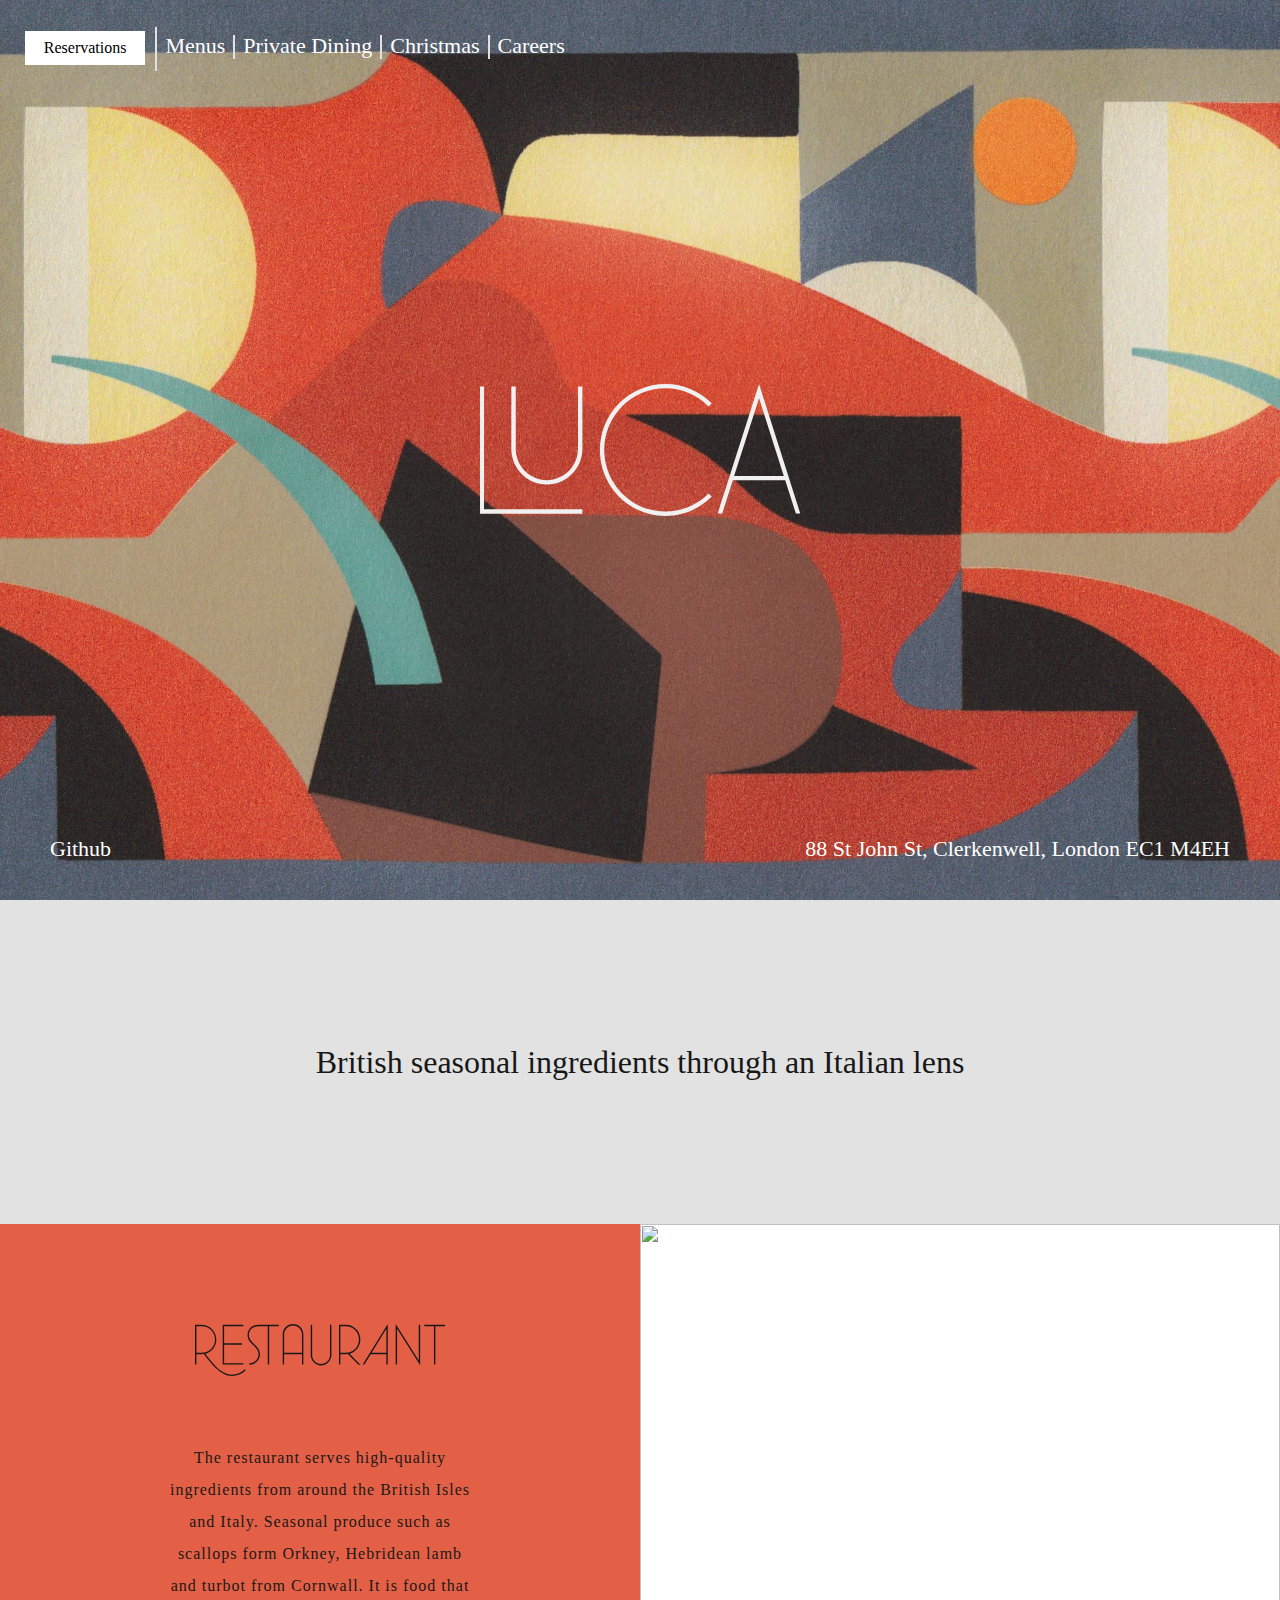
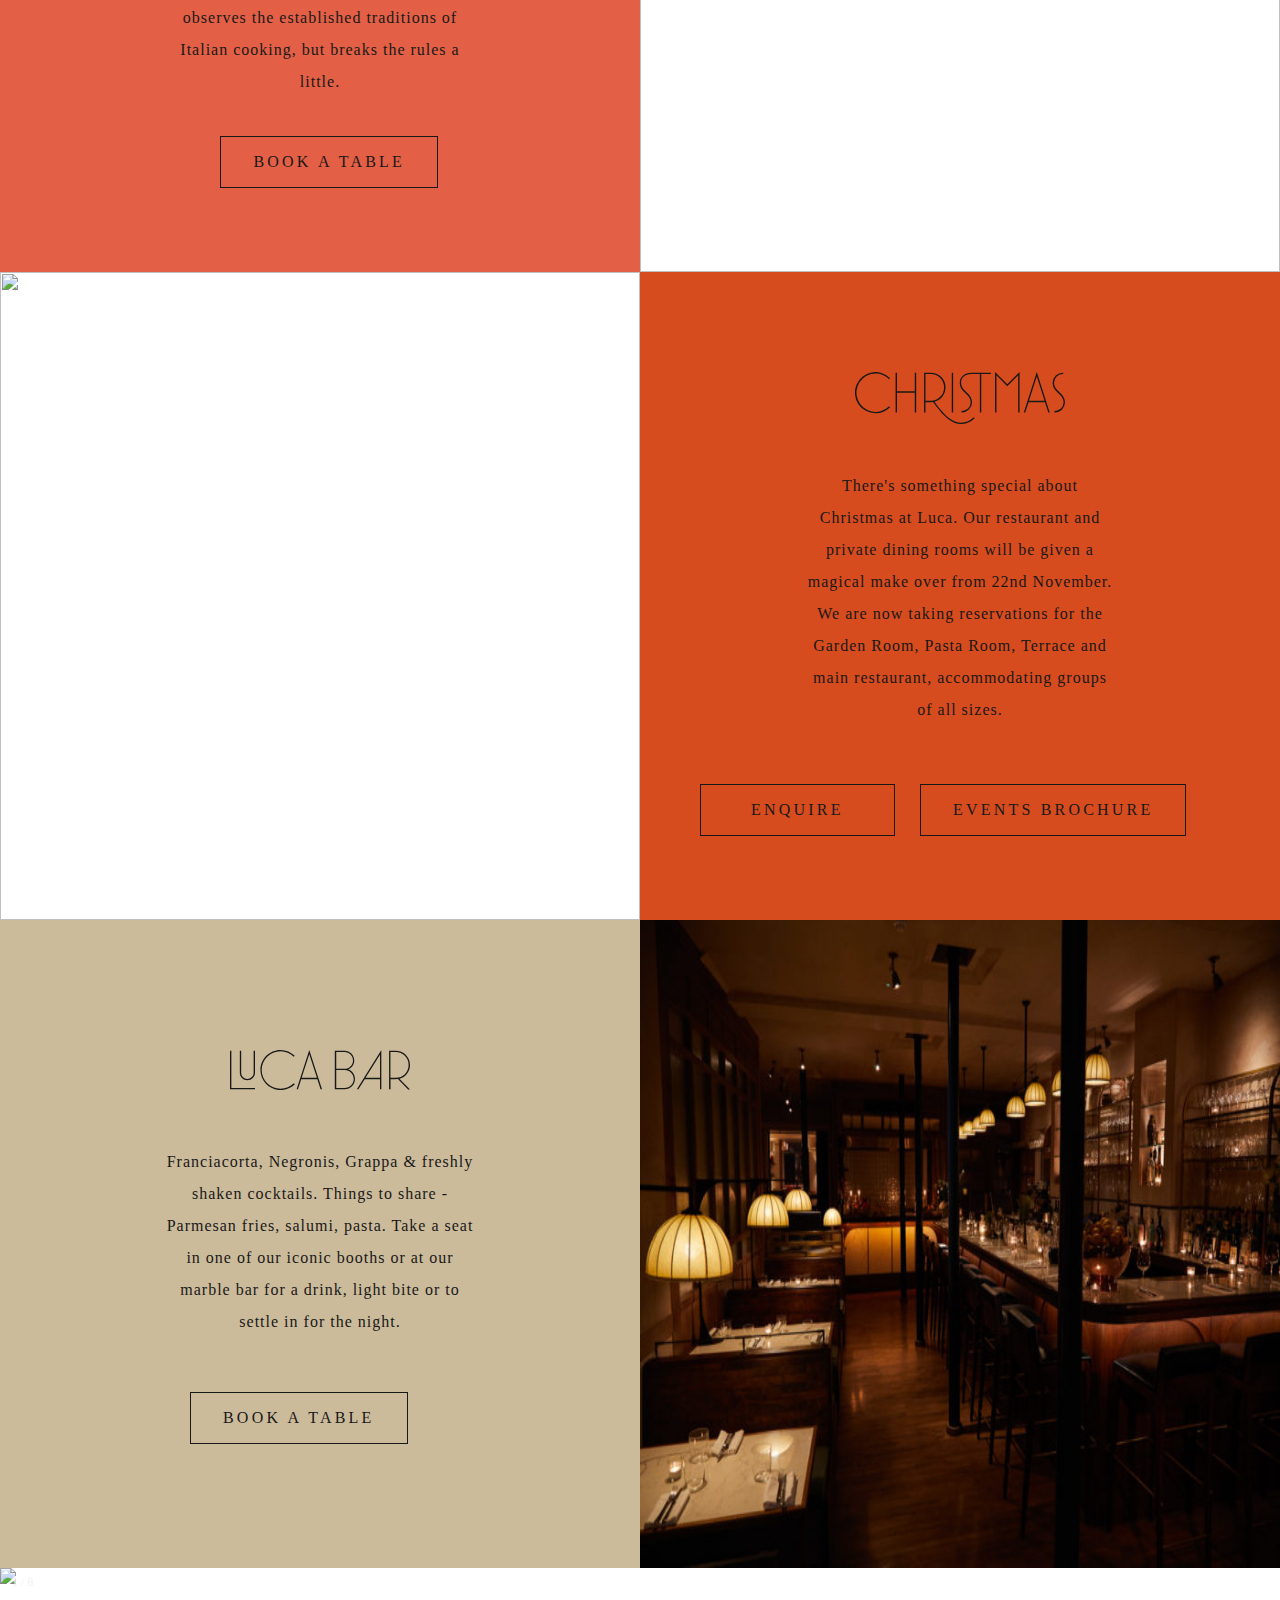
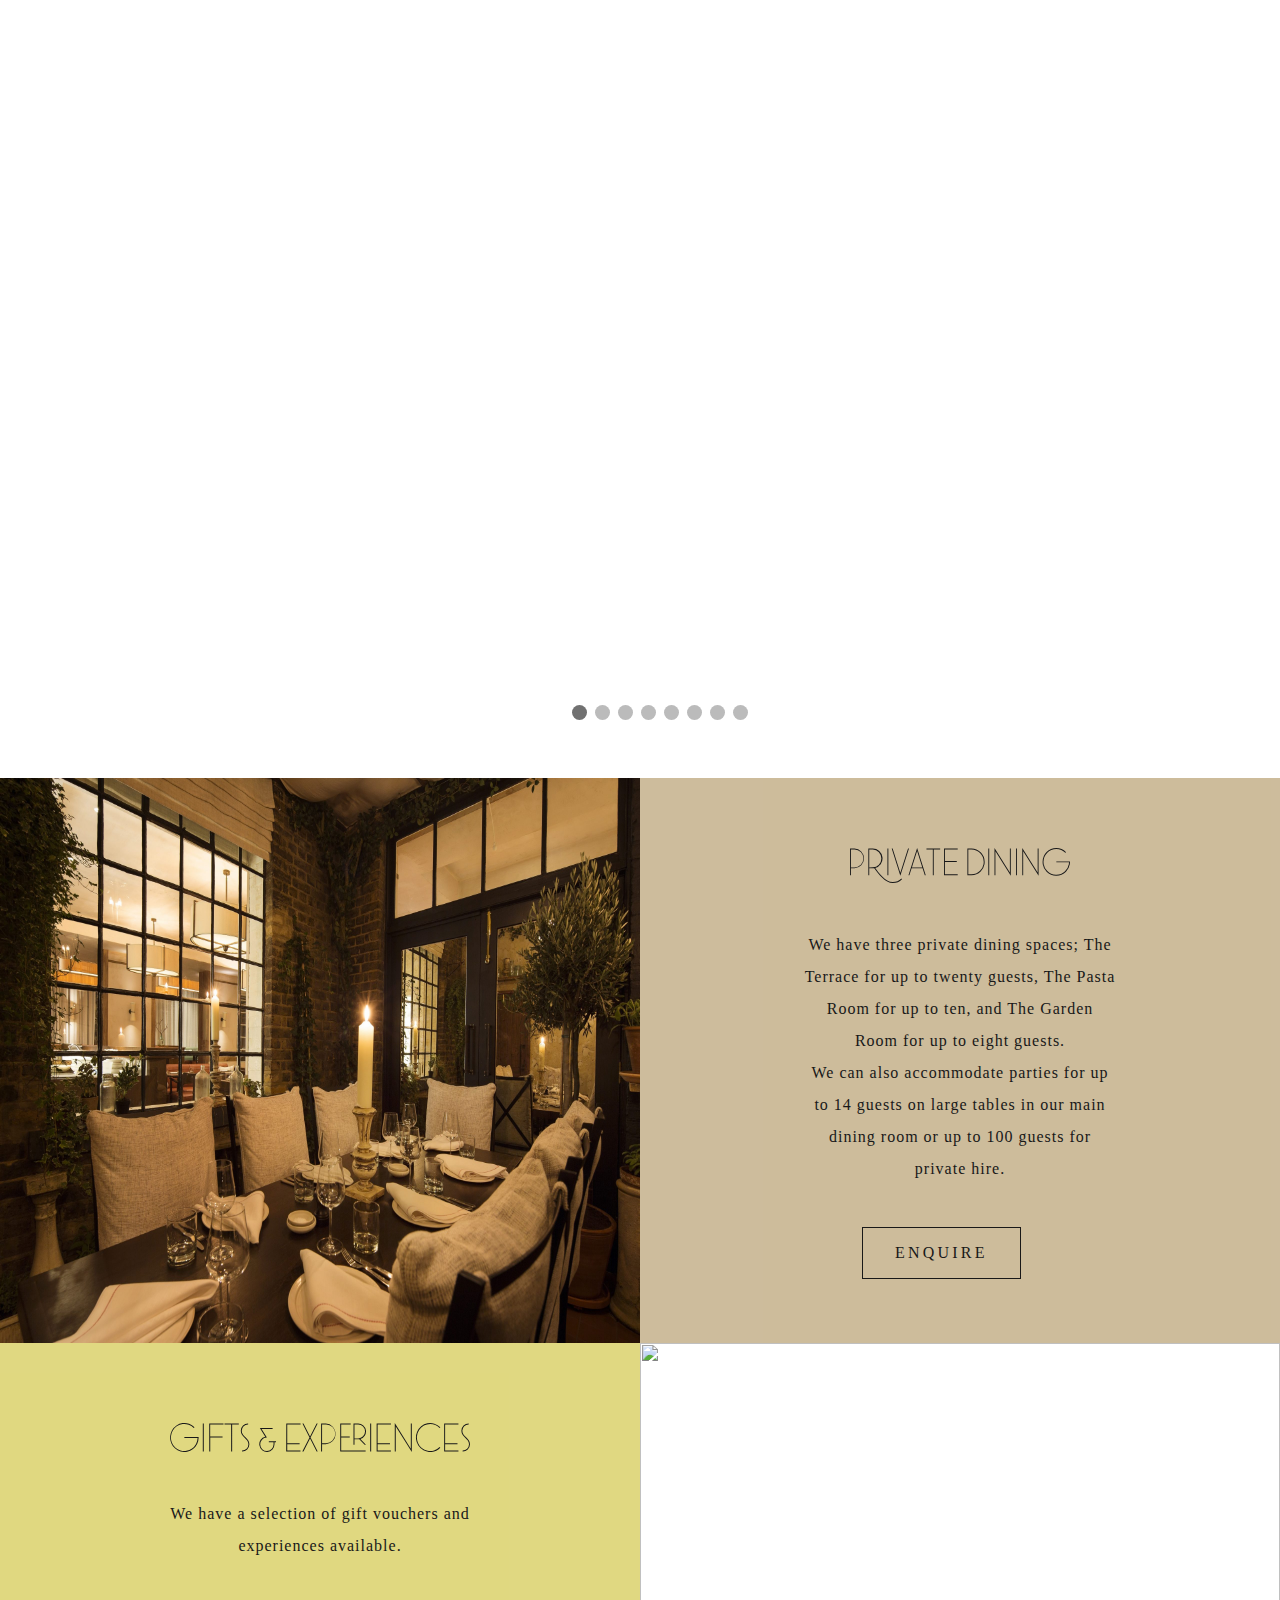
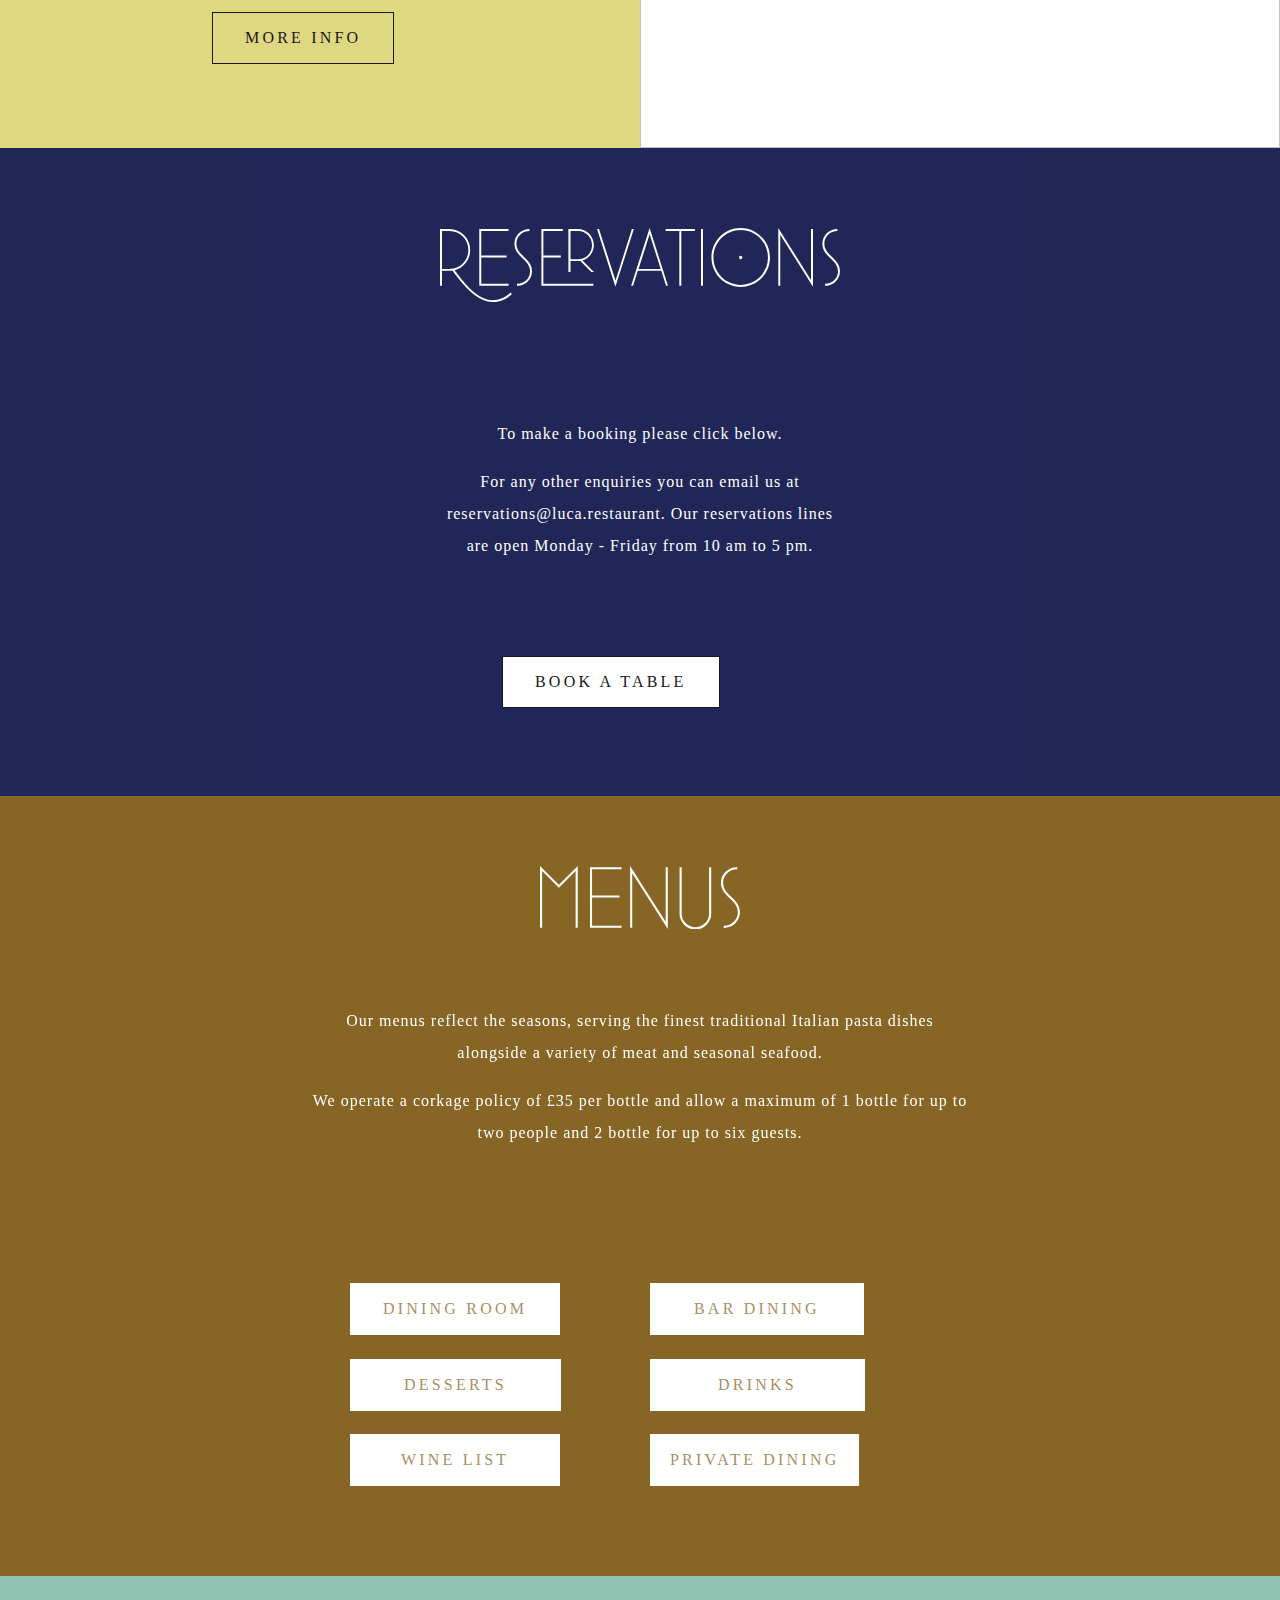
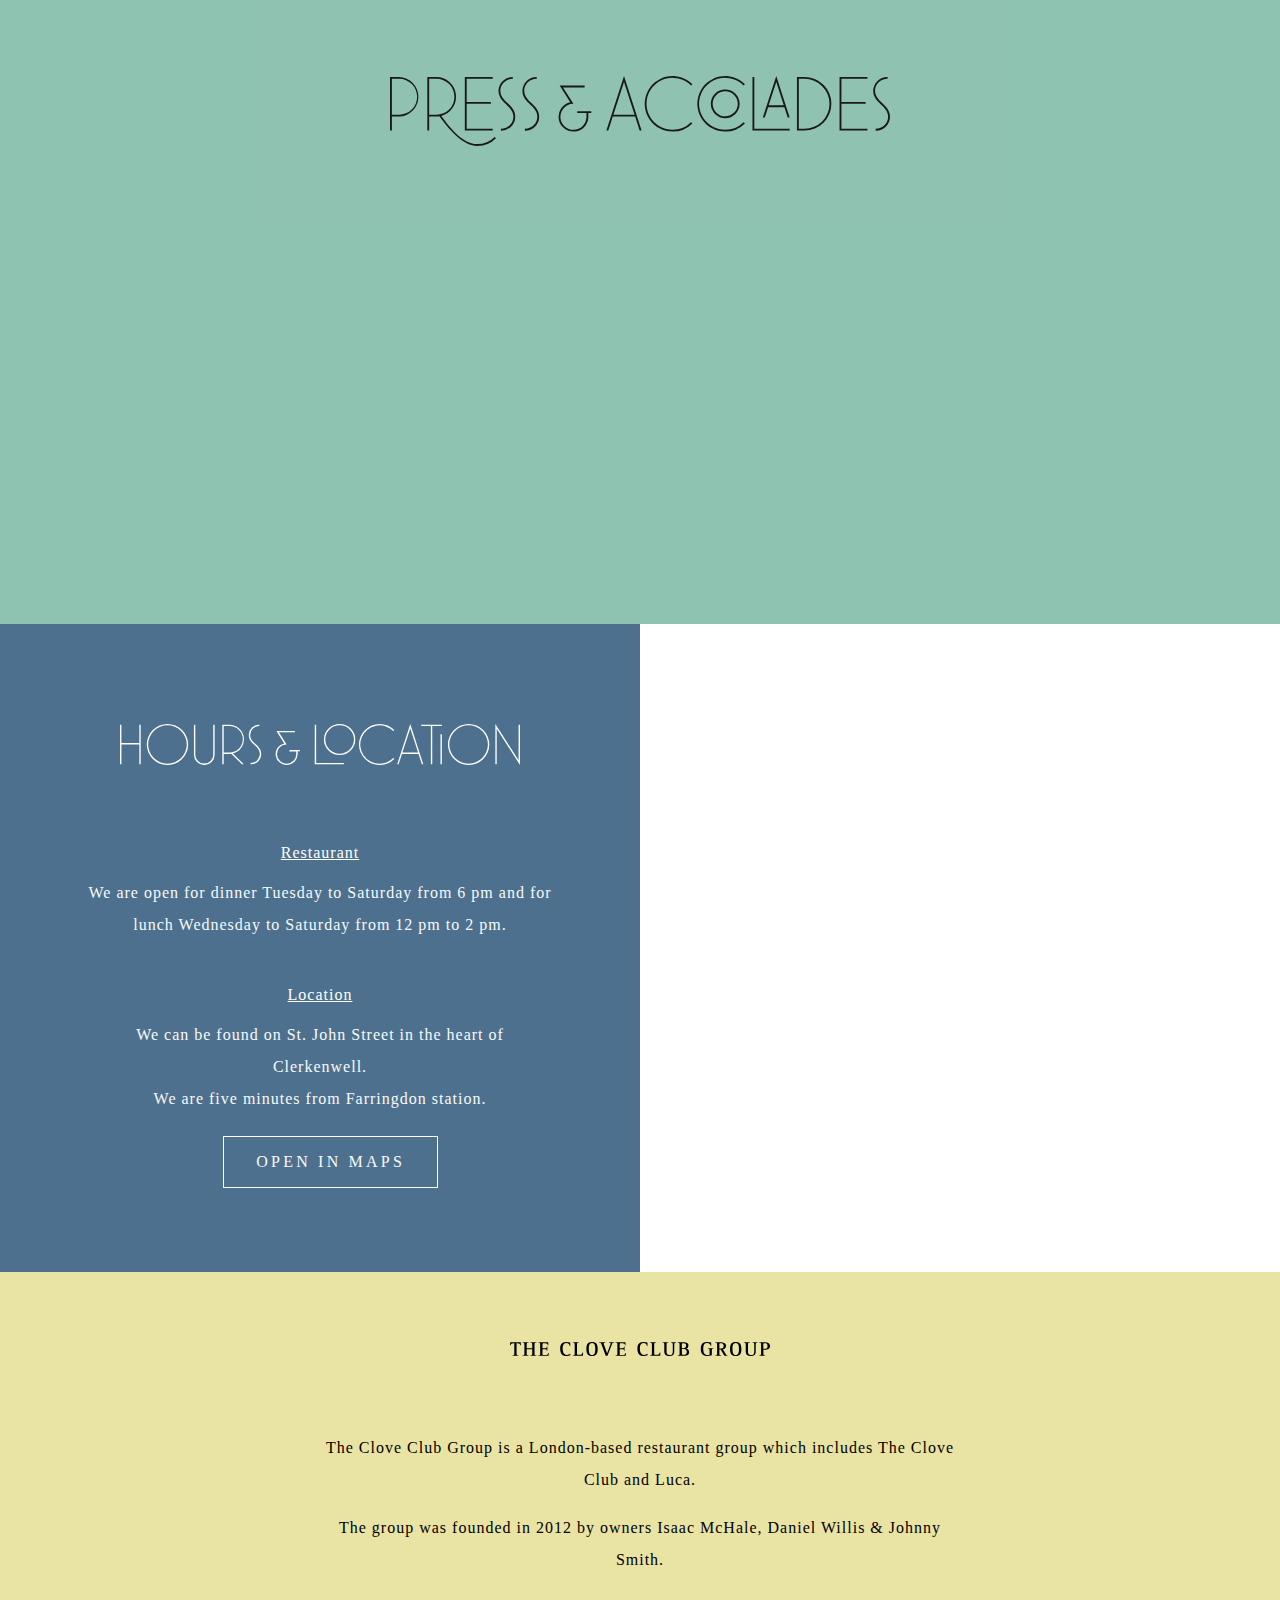
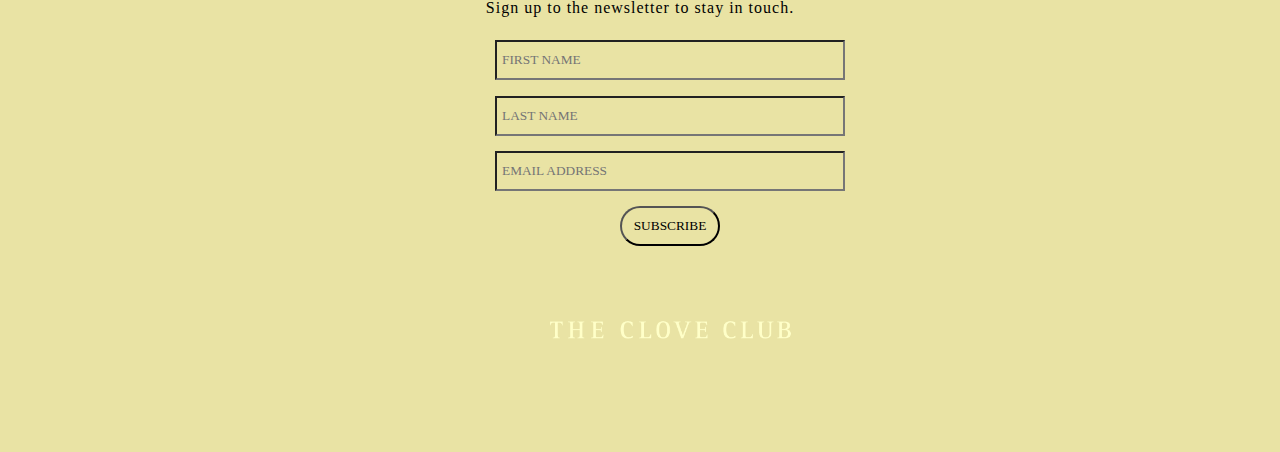
==== commit 2a8f06c8: "Update index.html" ====
--- a/index.html
+++ b/index.html
@@ -82,7 +82,7 @@
 
 <div class="picture-text-container">
     <div id="luca-bar-image">
-        <img src="images/RESTAURANT_6_044-1-700x467.jpg">
+        <img src="Images/RESTAURANT_6_044-1-700x467.jpg">
     </div>
     <div id="luca-bar-text">
         <img src="Images/heading-luca-bar.svg">
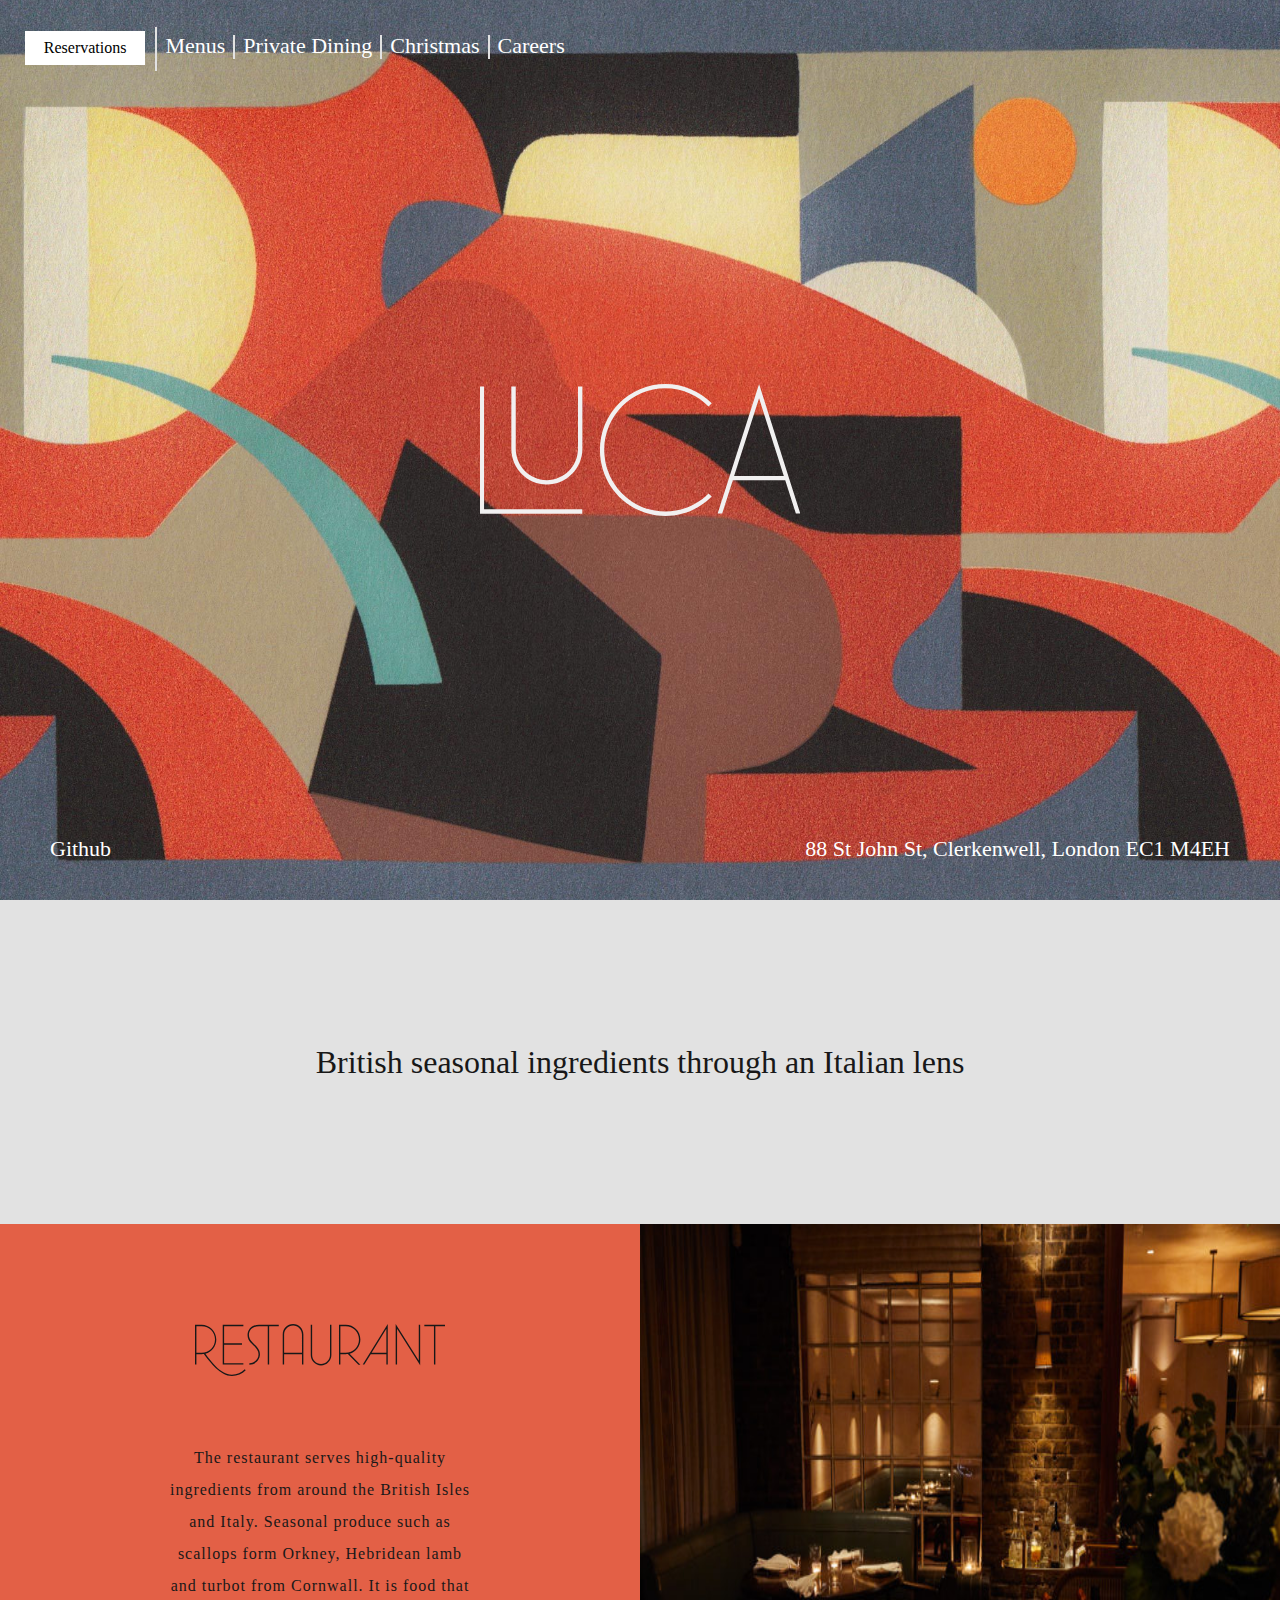
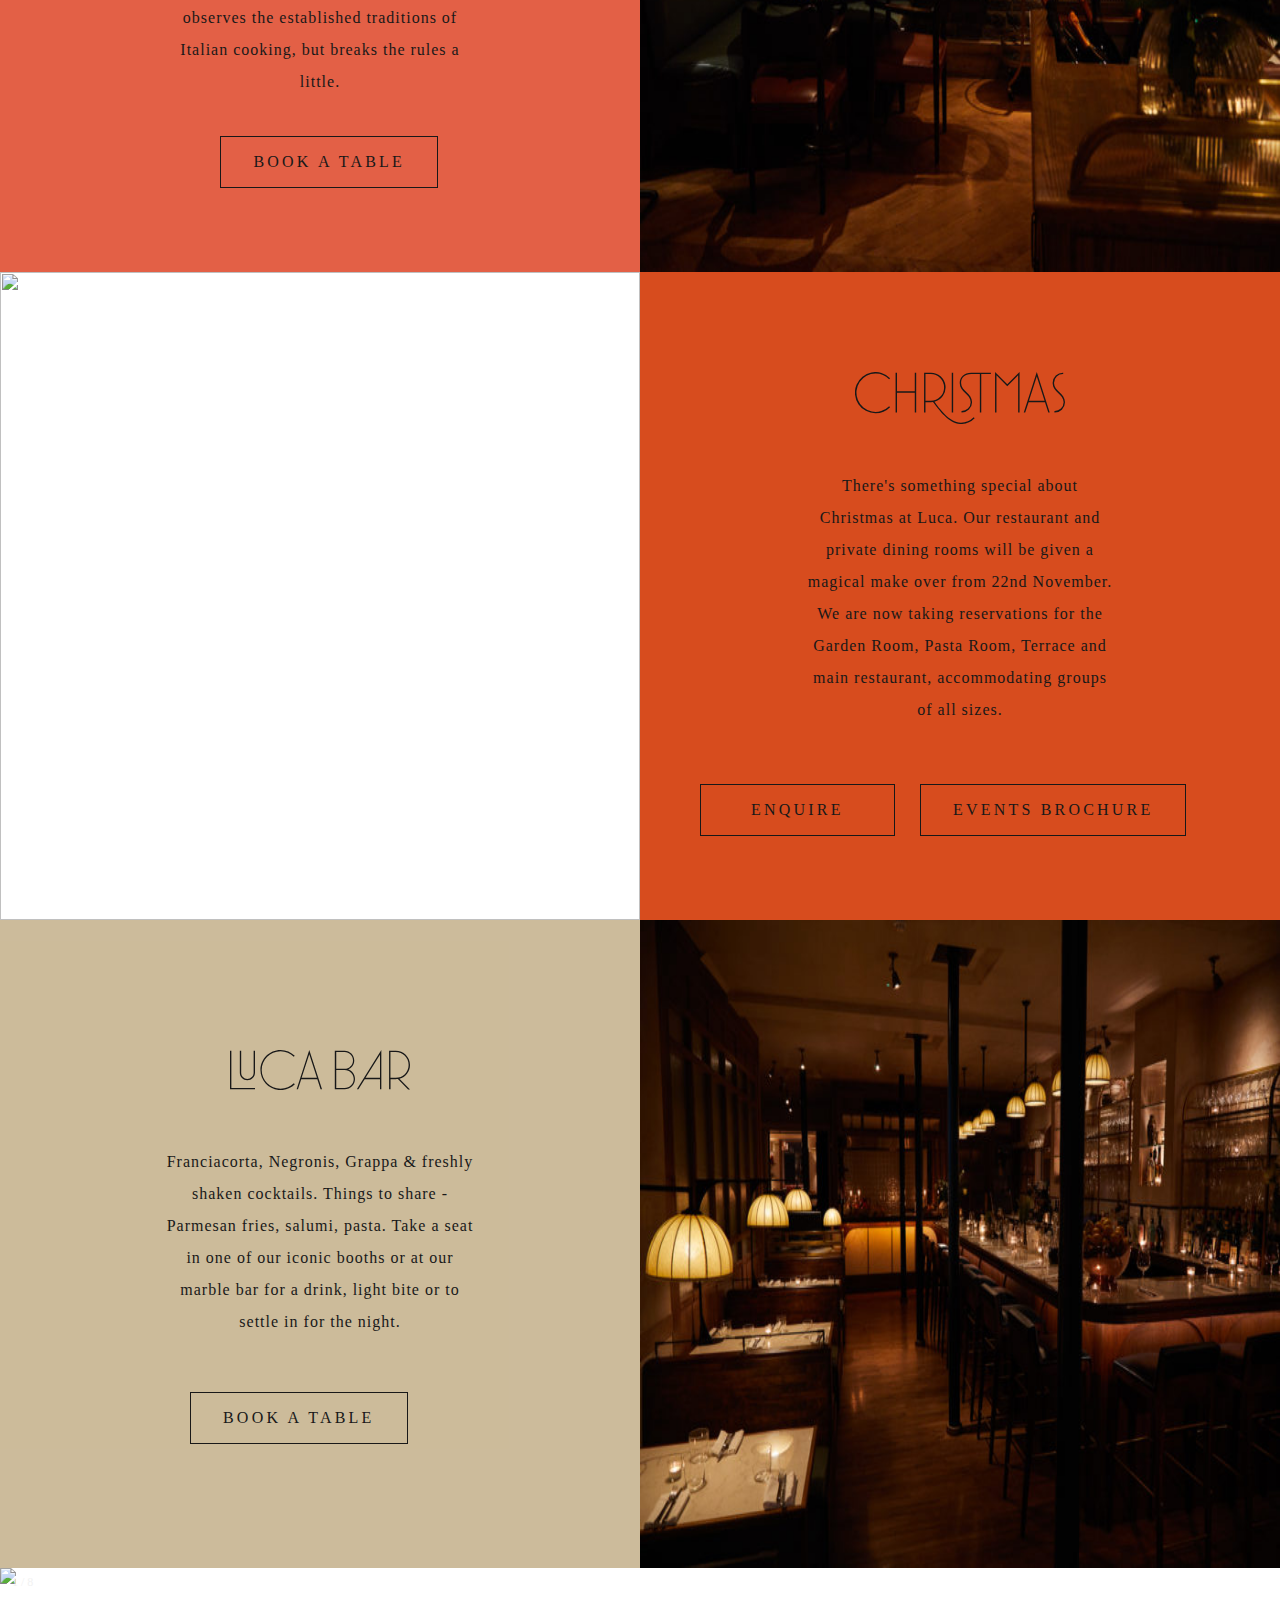
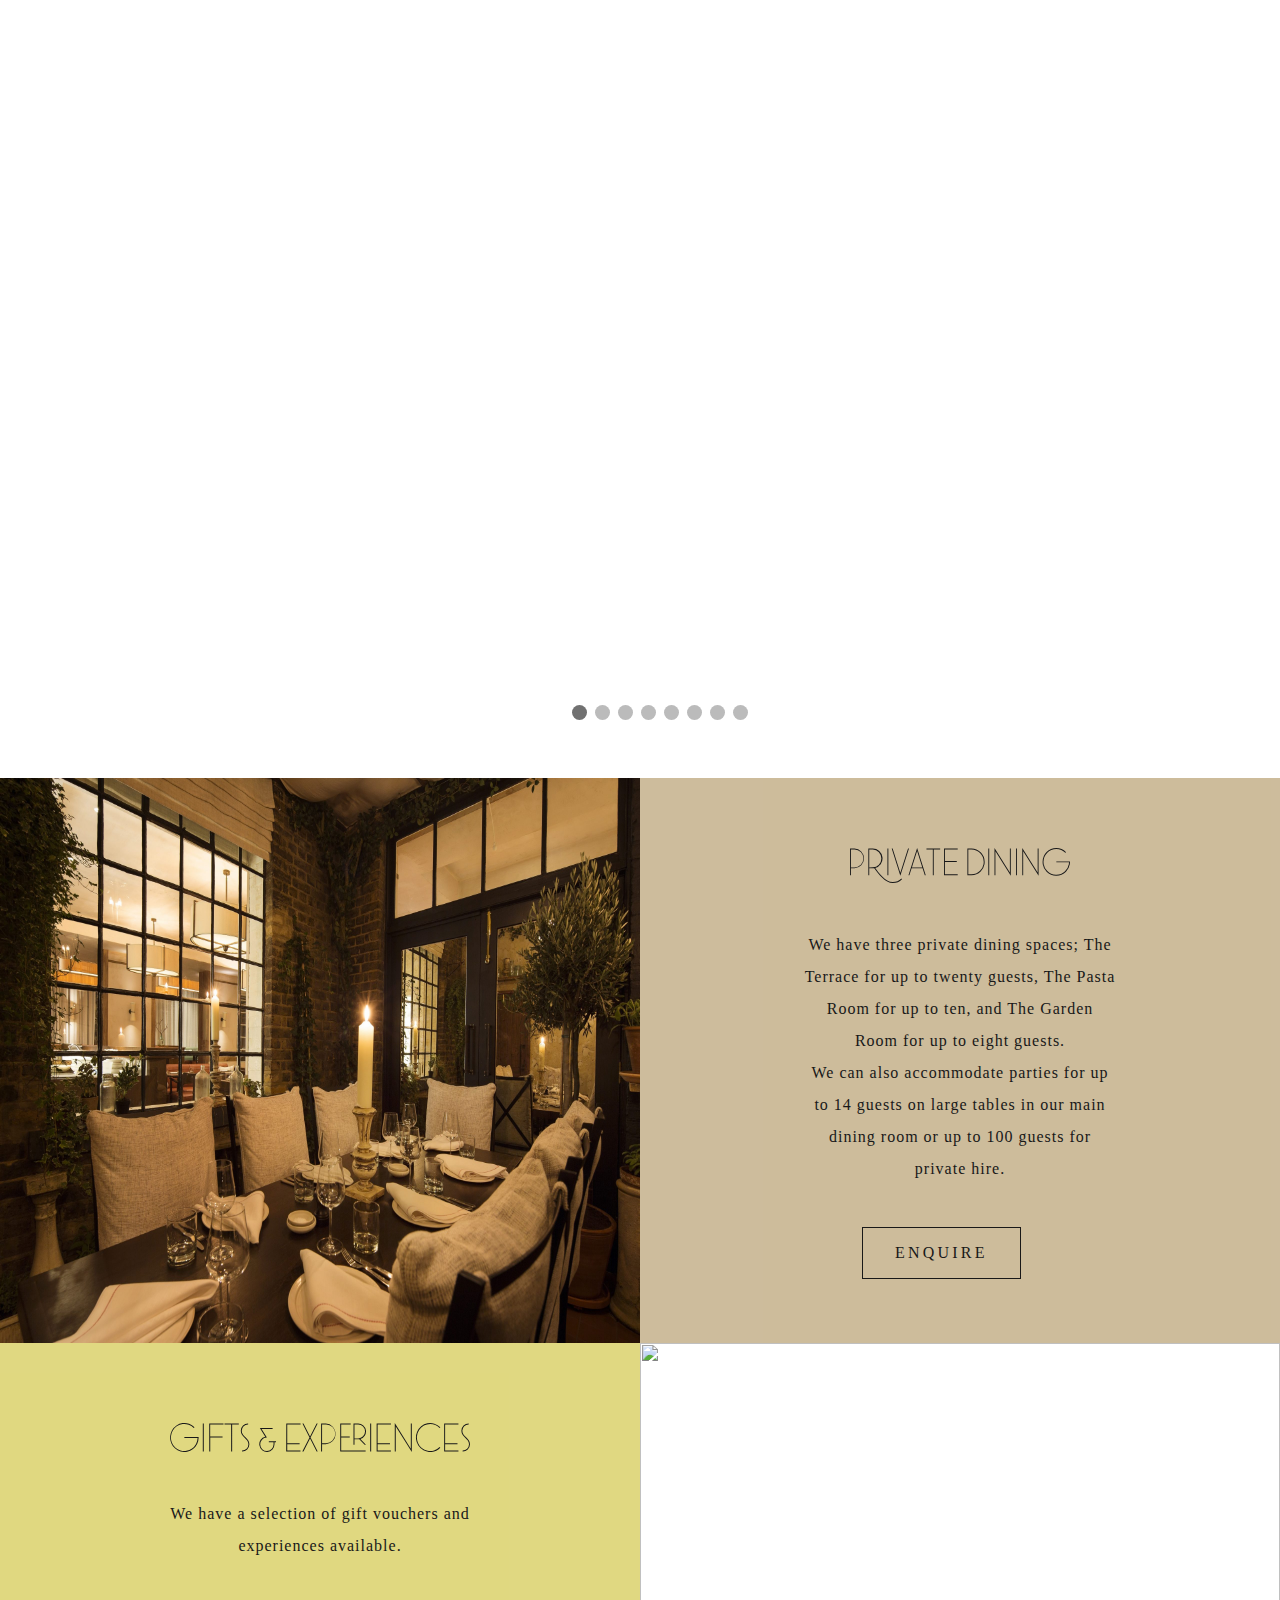
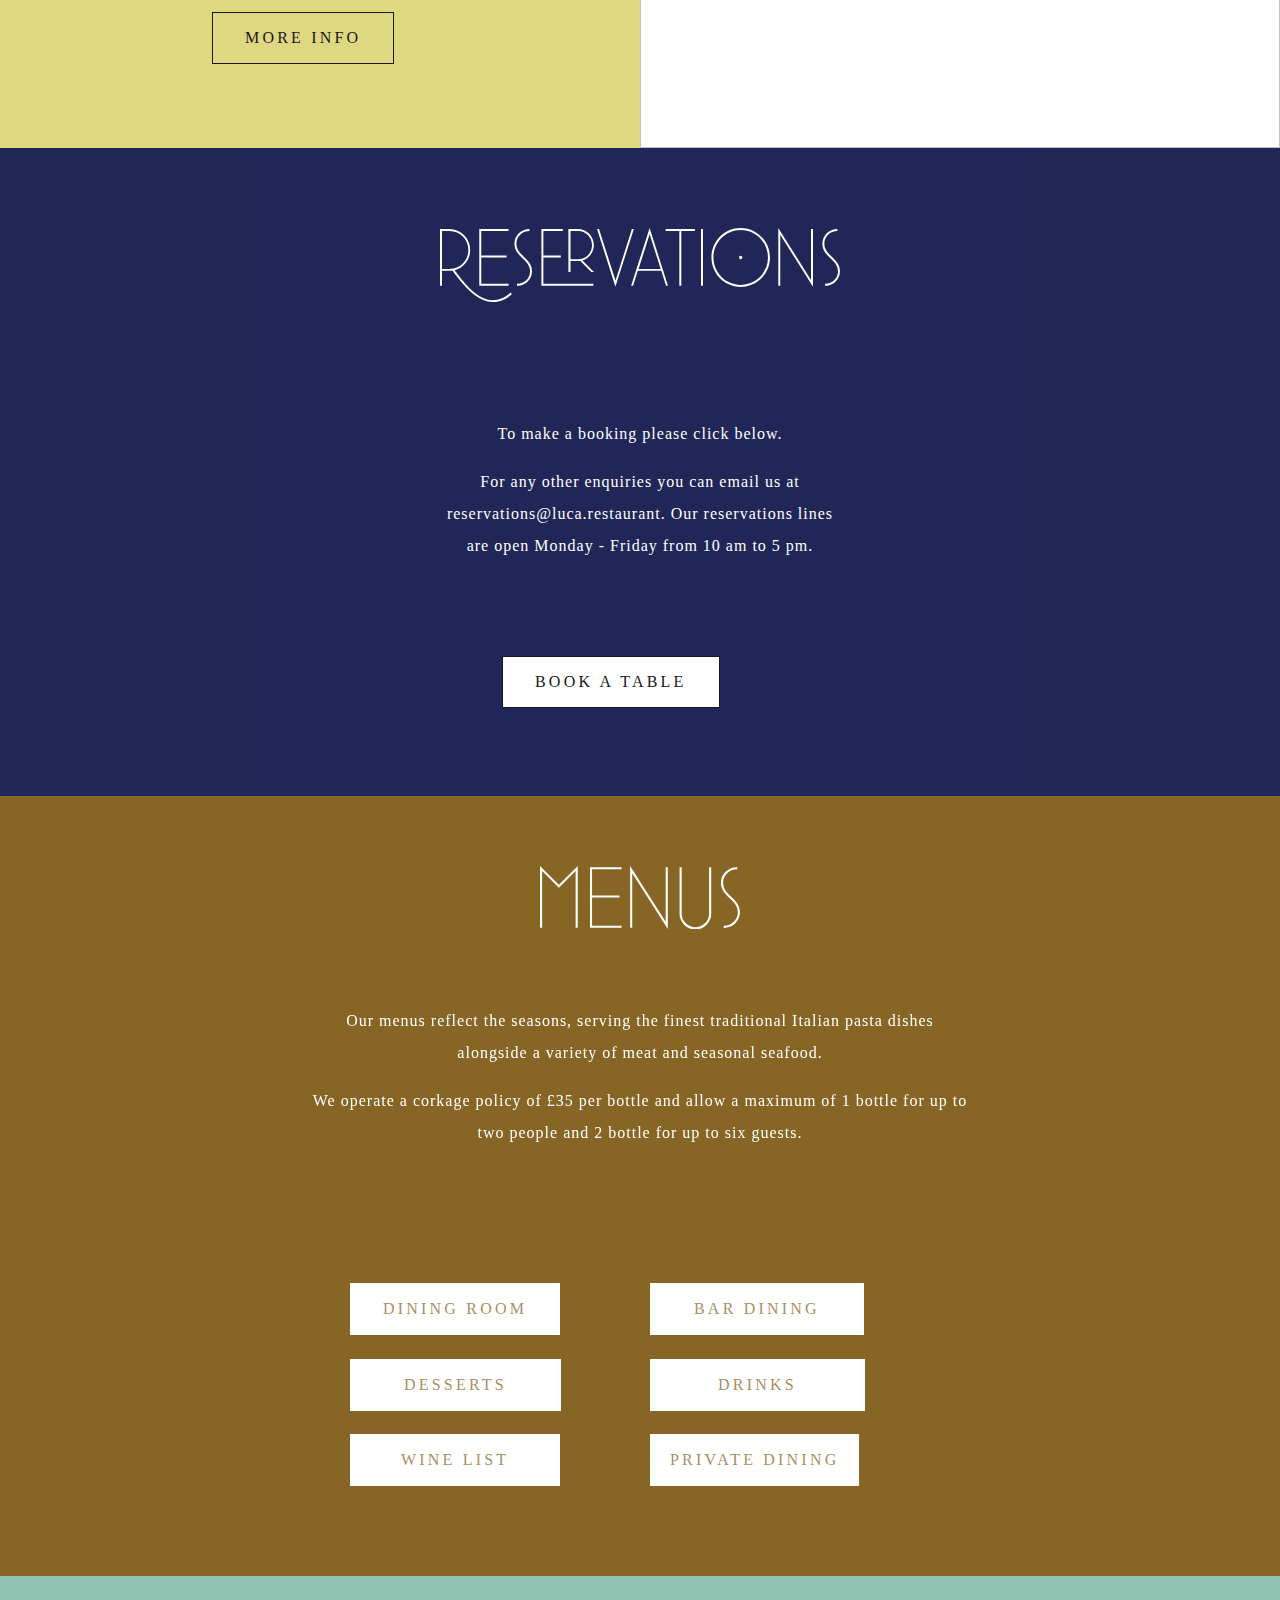
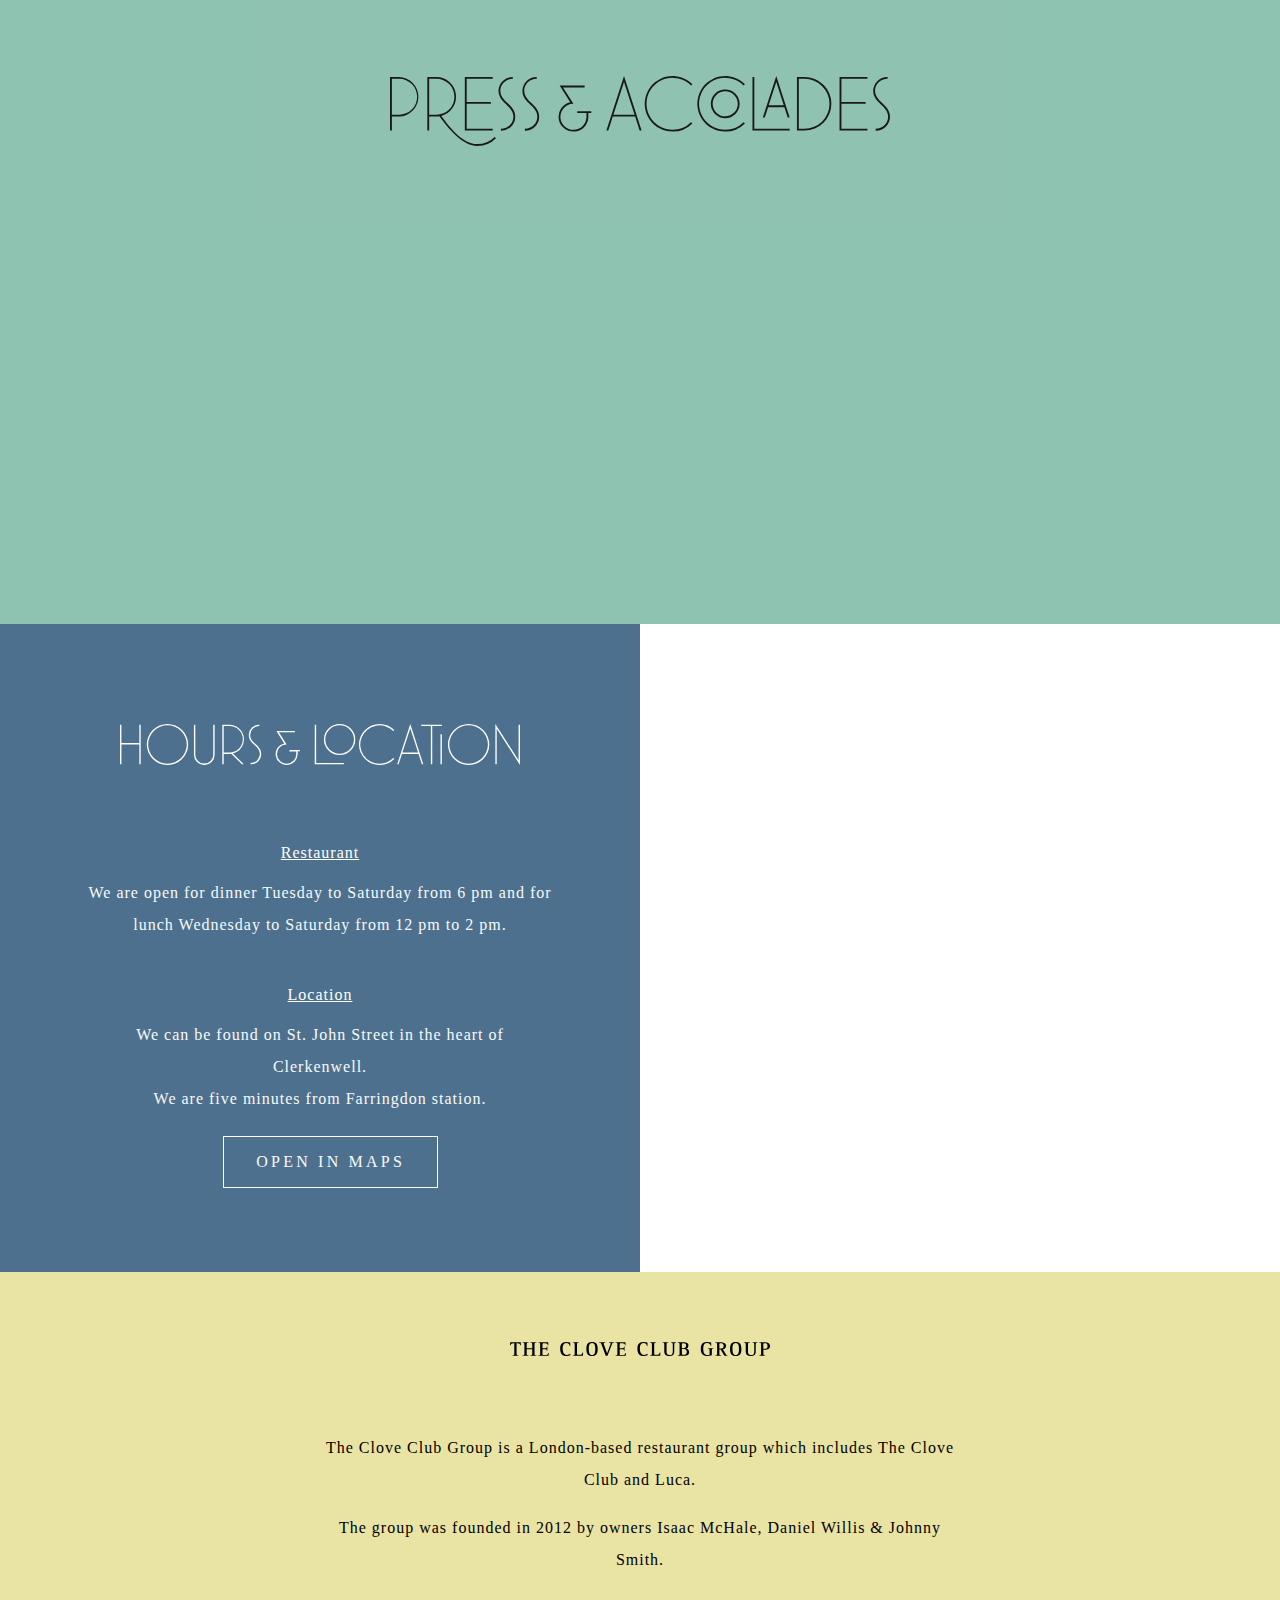
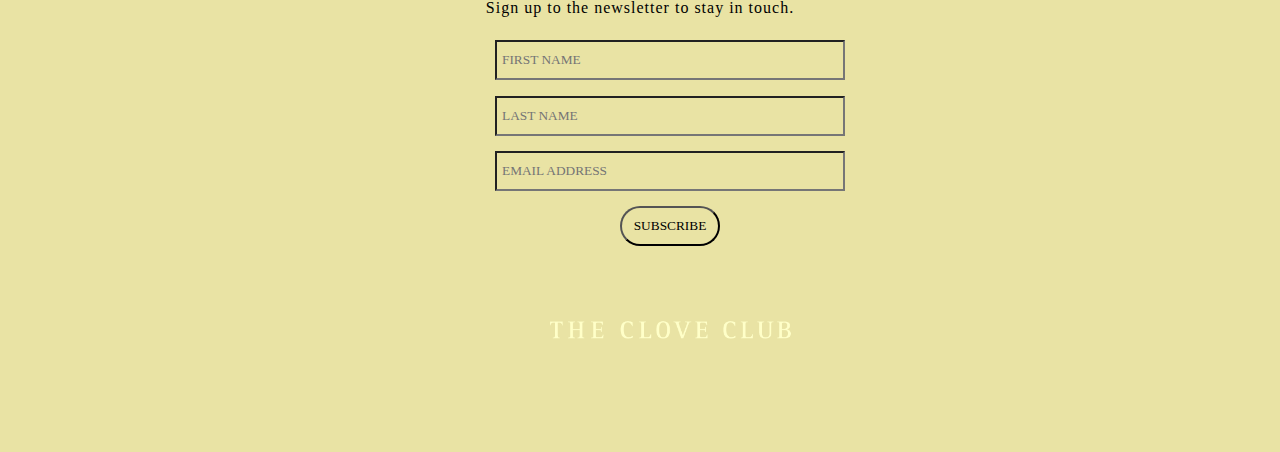
==== commit 03307187: "Update index.html" ====
--- a/index.html
+++ b/index.html
@@ -51,7 +51,7 @@
 
 <div class="picture-text-container">
     <div id="restaurant-sec-image">
-        <img src="images/RESTAURANT_6_157-1-700x467.jpg">
+        <img src="./Images/RESTAURANT_6_157-1-700x467.jpg">
     </div>
     <div id="restaurant-sec-text">
         <img src="Images/heading-restaurant.svg">
